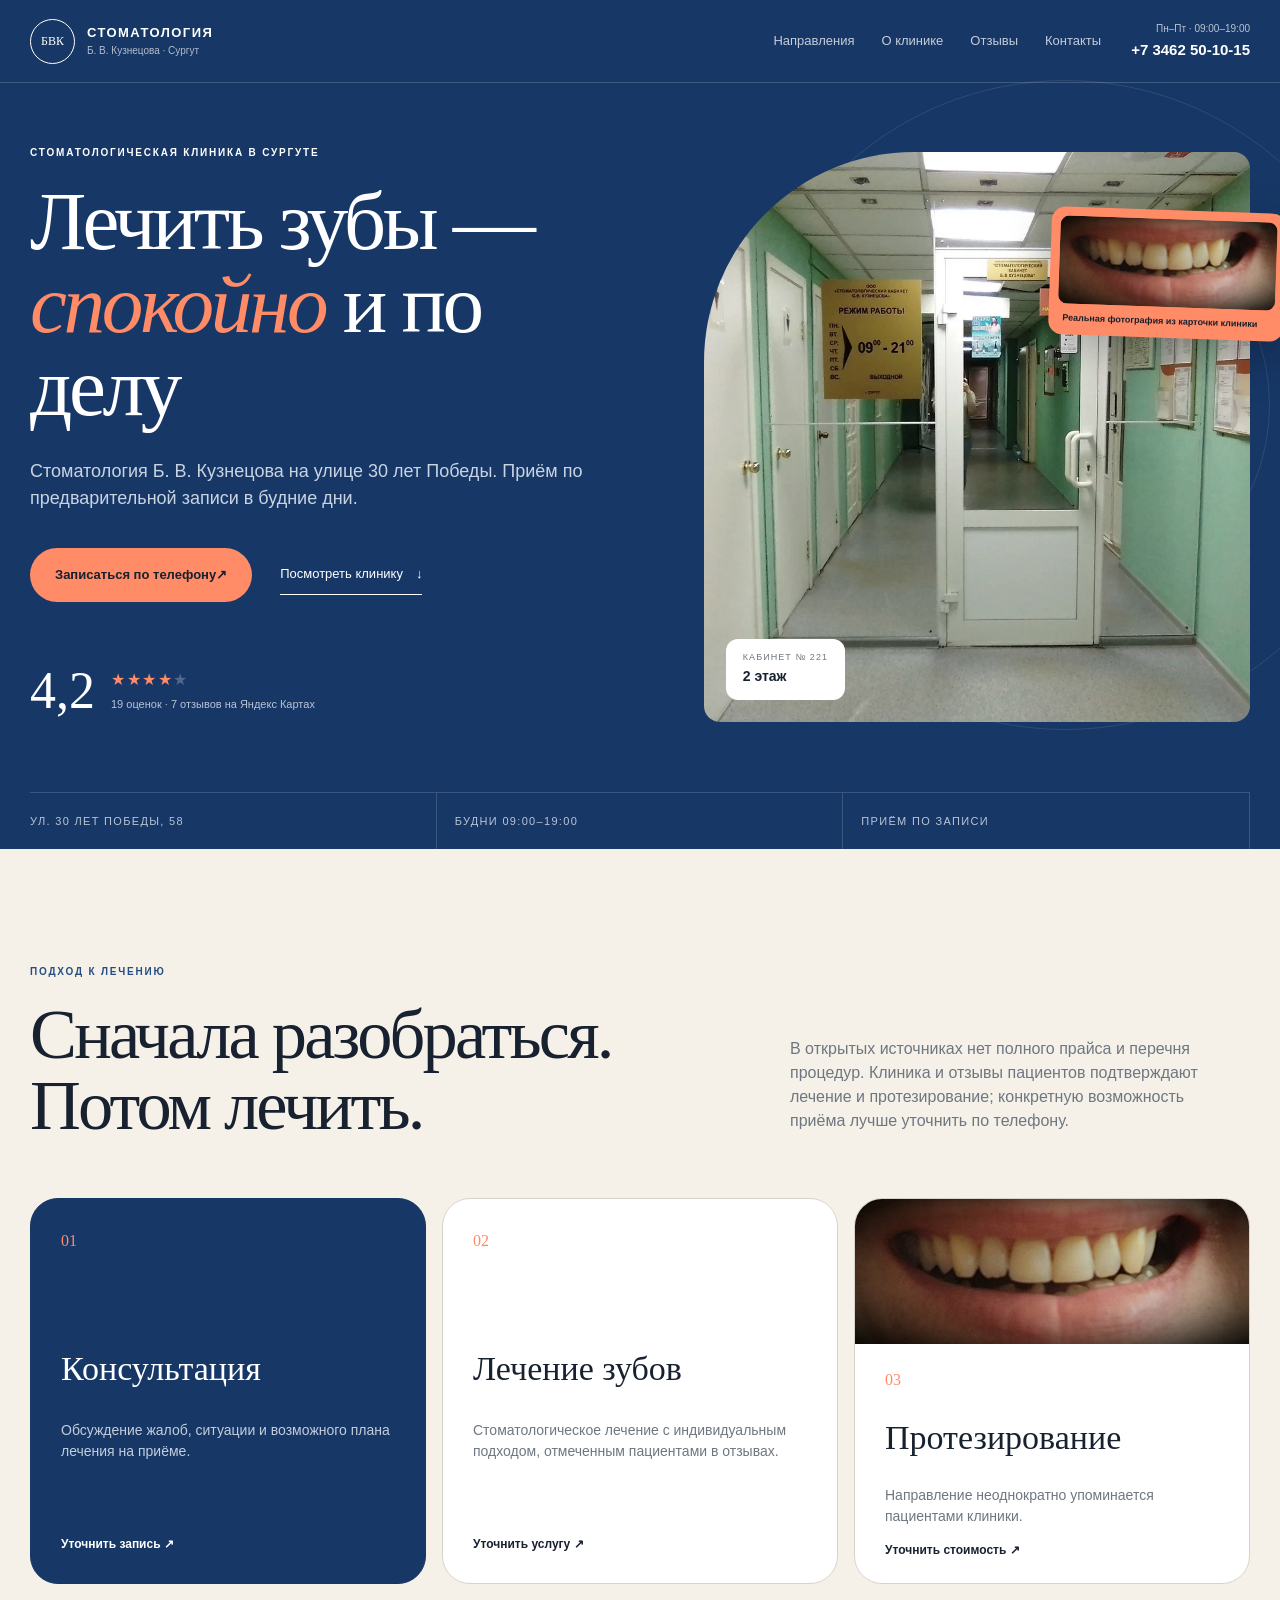
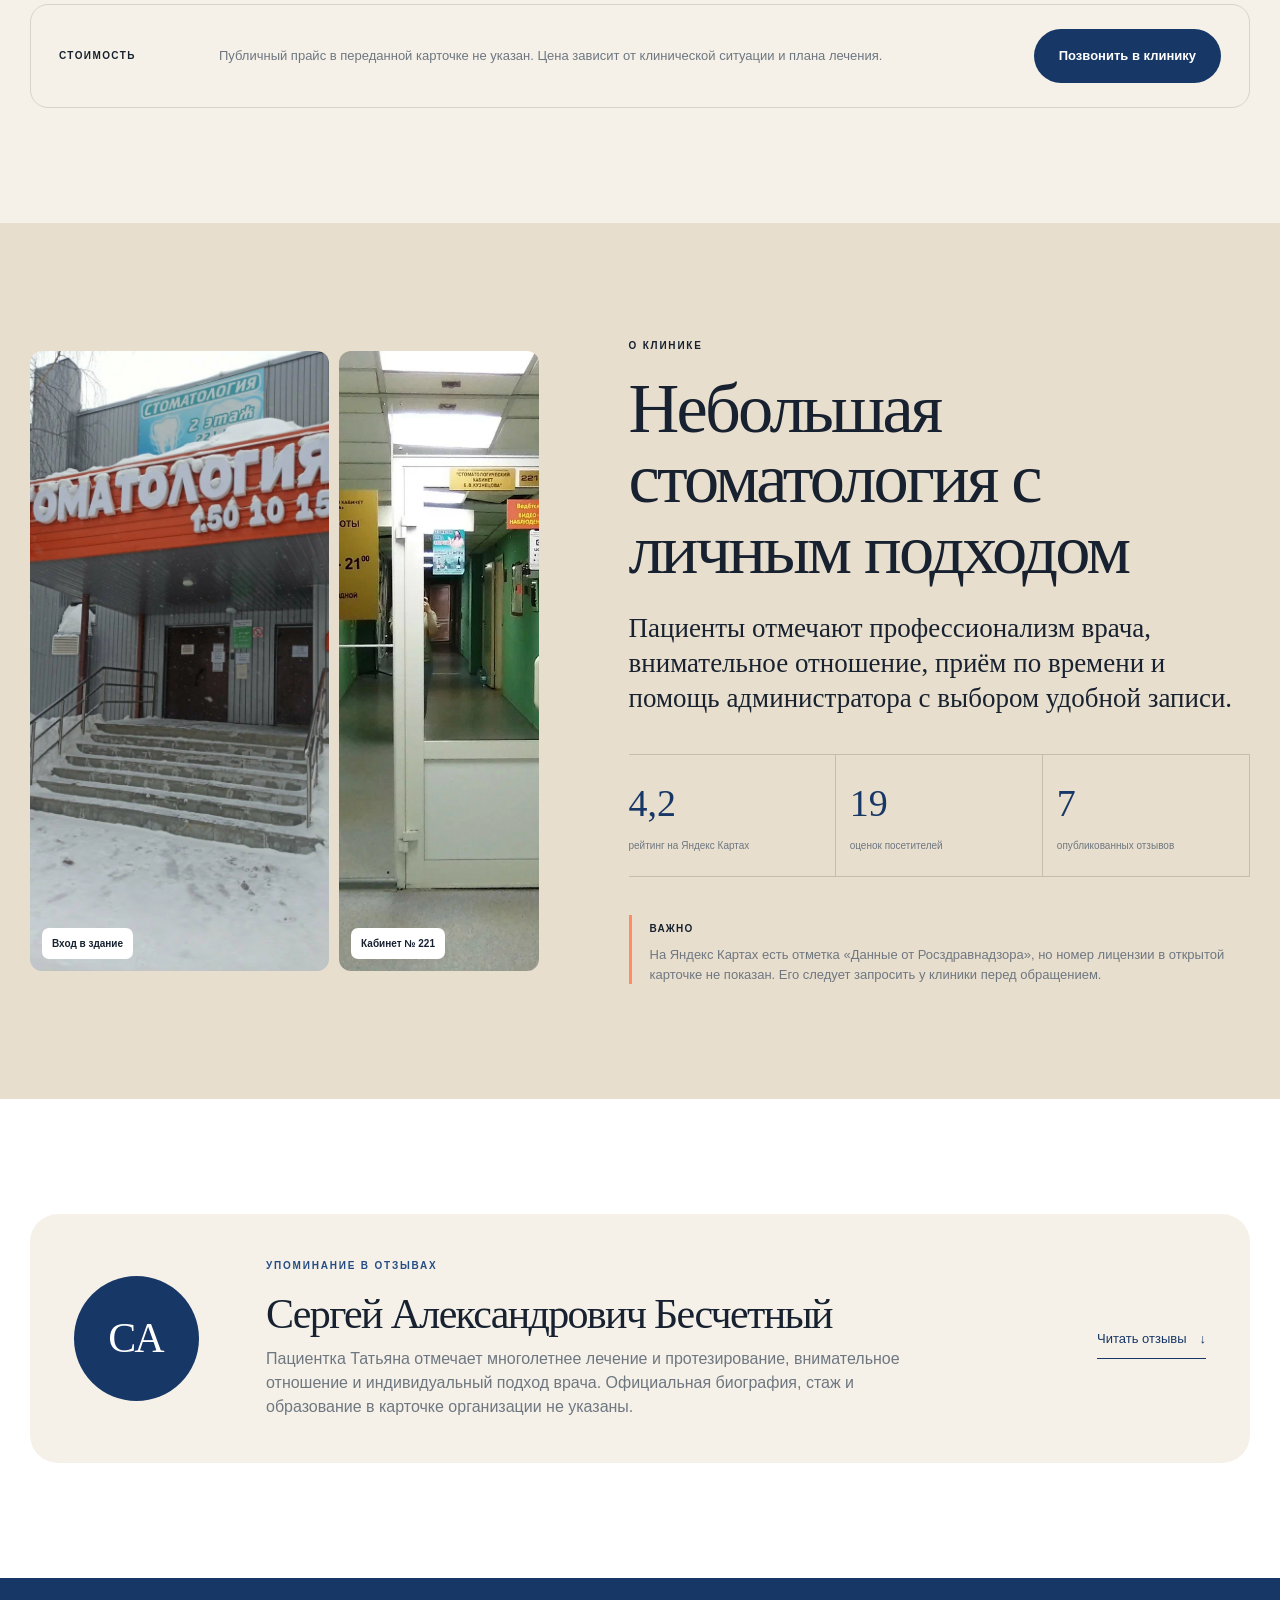
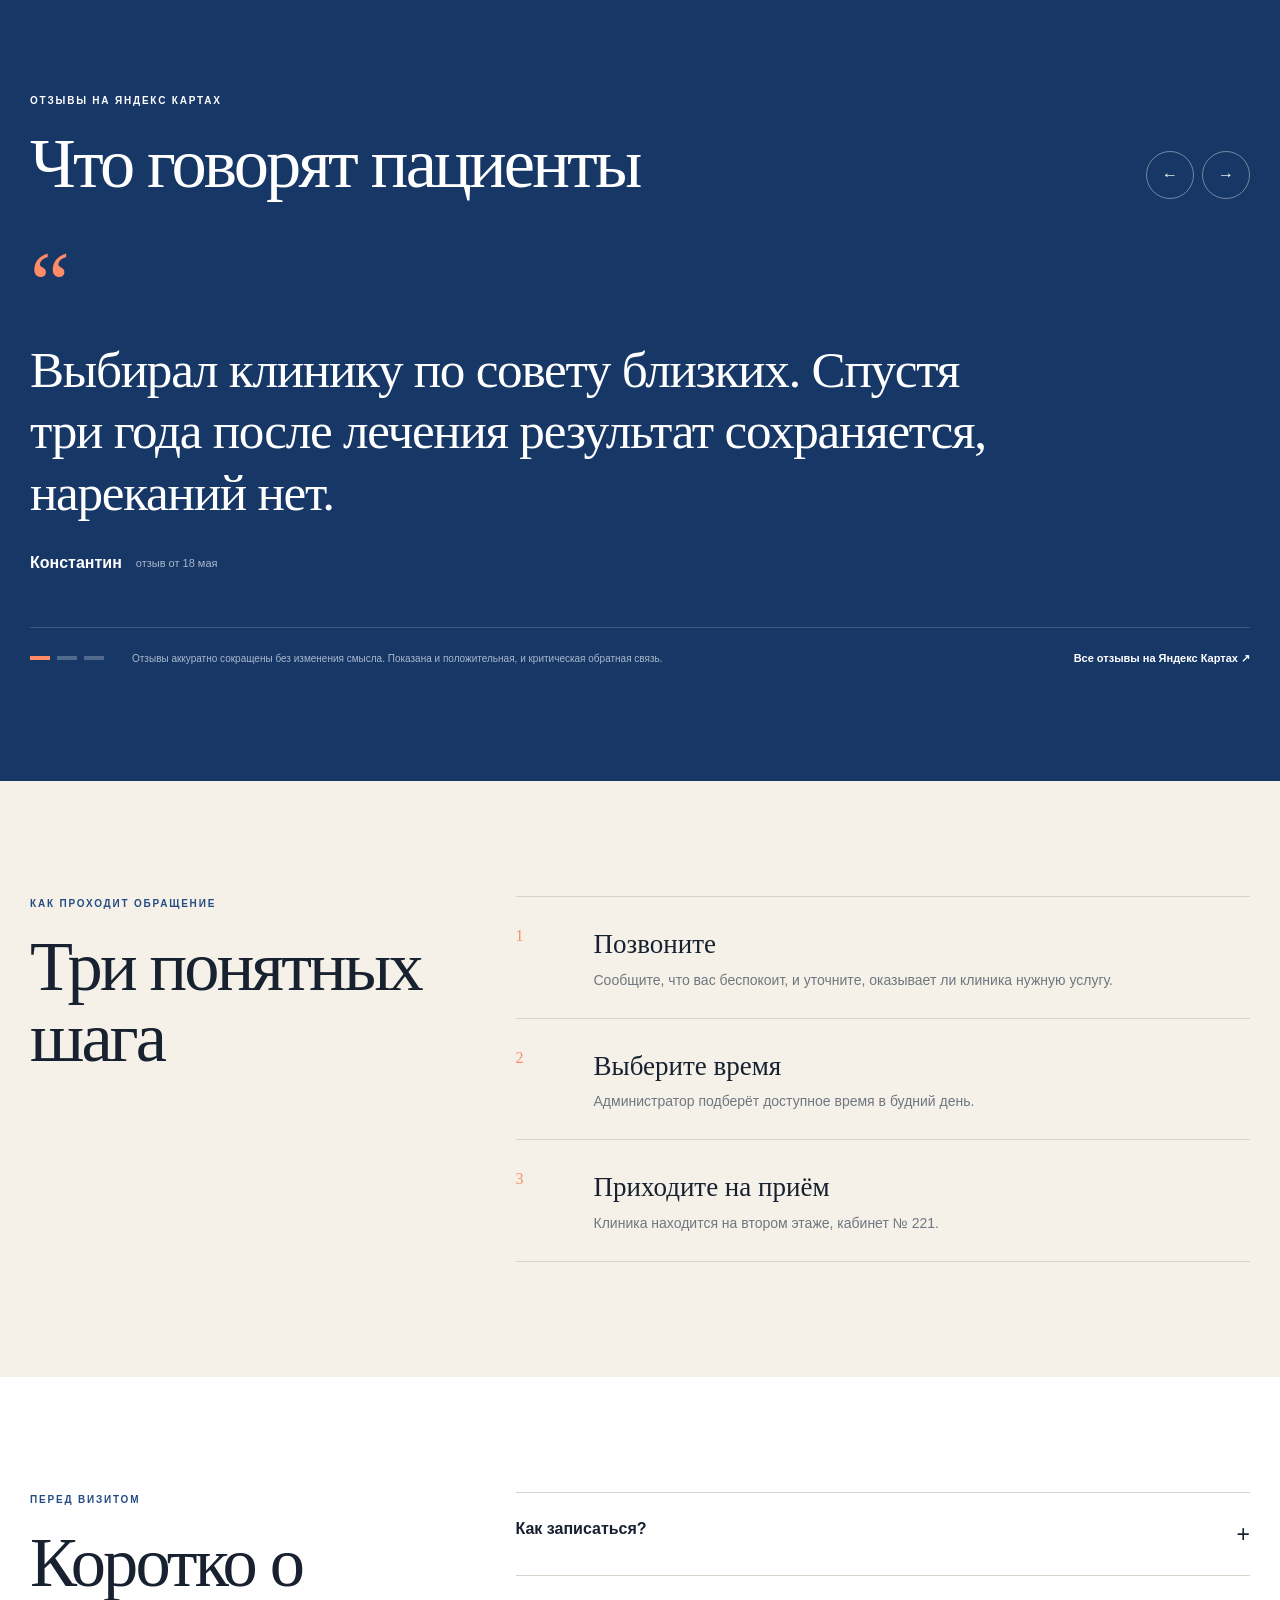
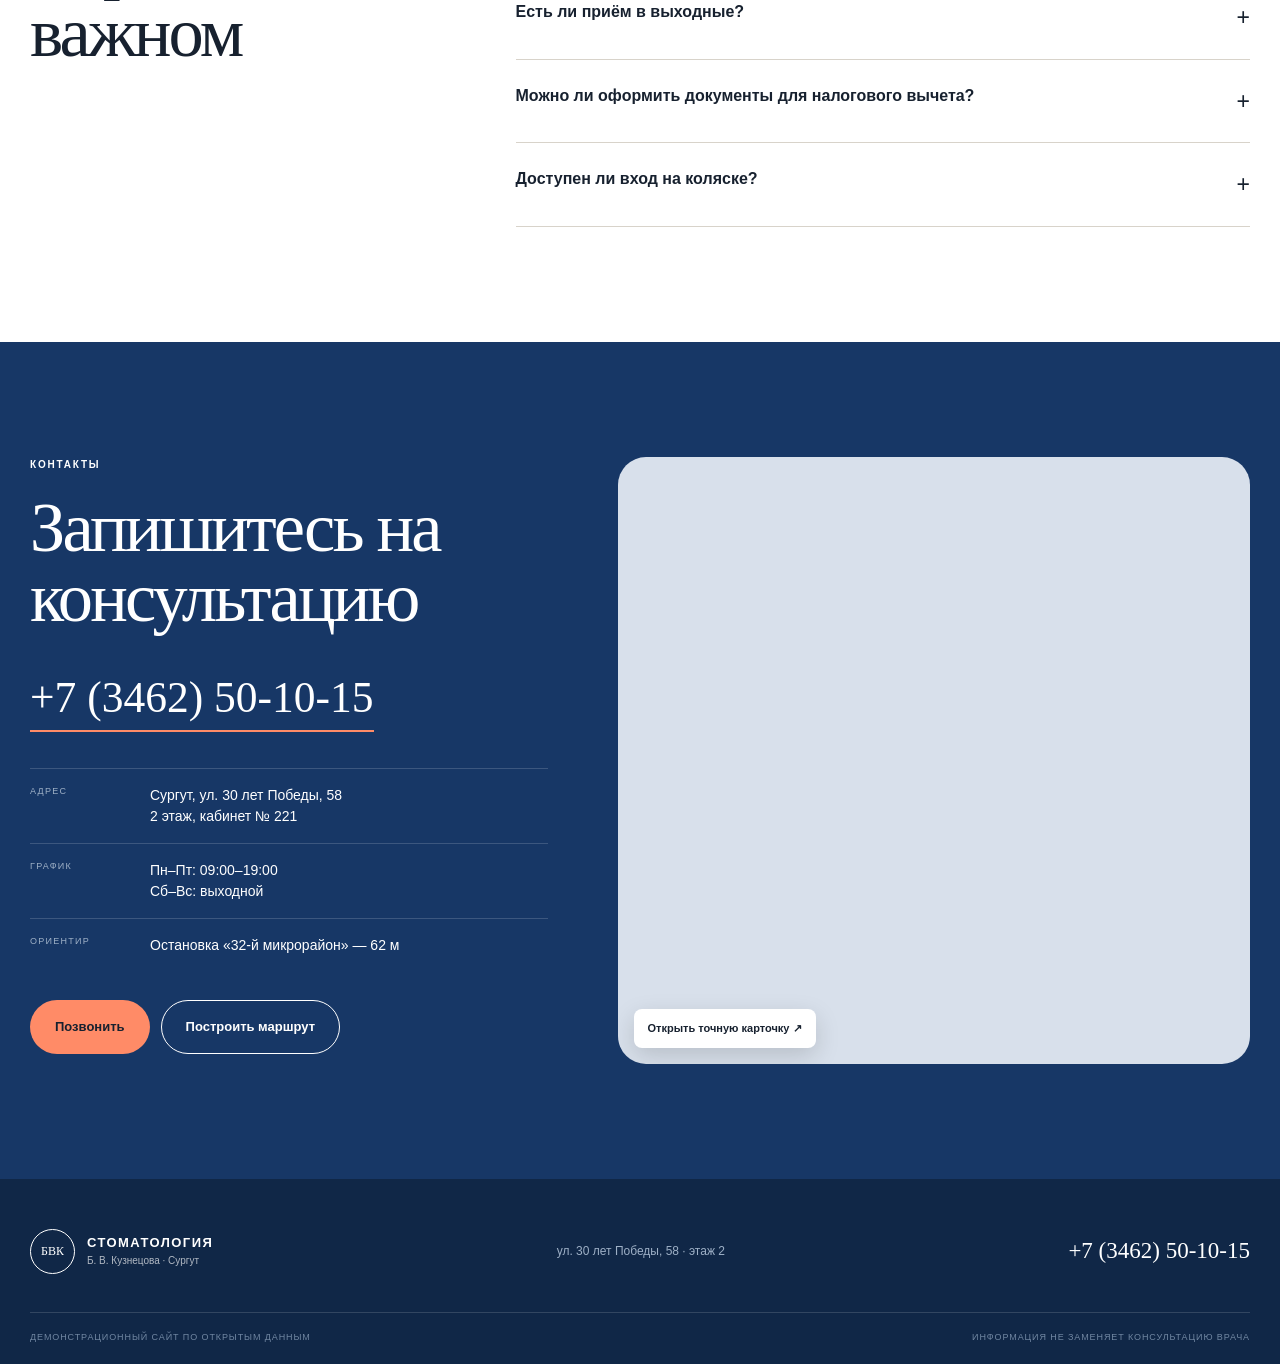
==== index.html @ ffcda984 "Add files via upload" ====
<!doctype html>
<html lang="ru">
<head>
  <meta charset="utf-8">
  <meta name="viewport" content="width=device-width, initial-scale=1">
  <meta name="description" content="Стоматология Б. В. Кузнецова в Сургуте — лечение и протезирование зубов. ул. 30 лет Победы, 58, этаж 2.">
  <meta name="theme-color" content="#173766">
  <title>Стоматология Б. В. Кузнецова — Сургут</title>
  <link rel="icon" href="assets/images/clinic-2.webp" type="image/webp">
  <link rel="stylesheet" href="styles.css">
  <script src="script.js" defer></script>
</head>
<body>
  <a class="skip-link" href="#main">К содержанию</a>
  <header class="site-header" id="top">
    <div class="container header-row">
      <a class="logo" href="#top" aria-label="Стоматология Б. В. Кузнецова — на главную"><span class="logo-sign">БВК</span><span><b>Стоматология</b><small>Б. В. Кузнецова · Сургут</small></span></a>
      <button class="menu-toggle" type="button" aria-expanded="false" aria-controls="nav" aria-label="Открыть меню"><span></span><span></span></button>
      <nav id="nav" class="main-nav" aria-label="Основная навигация"><a href="#care">Направления</a><a href="#clinic">О клинике</a><a href="#reviews">Отзывы</a><a href="#contacts">Контакты</a></nav>
      <a class="header-call" href="tel:+73462501015"><small>Пн–Пт · 09:00–19:00</small><b>+7 3462 50-10-15</b></a>
    </div>
  </header>

  <main id="main">
    <section class="hero">
      <div class="hero-orbit orbit-one" aria-hidden="true"></div><div class="hero-orbit orbit-two" aria-hidden="true"></div>
      <div class="container hero-grid">
        <div class="hero-copy reveal">
          <p class="eyebrow">Стоматологическая клиника в Сургуте</p>
          <h1>Лечить зубы —<br><em>спокойно</em> и по делу</h1>
          <p class="hero-lead">Стоматология Б. В. Кузнецова на улице 30 лет Победы. Приём по предварительной записи в будние дни.</p>
          <div class="hero-actions"><a class="button button-accent" href="tel:+73462501015">Записаться по телефону <span>↗</span></a><a class="plain-link" href="#clinic">Посмотреть клинику <span>↓</span></a></div>
          <div class="rating-card"><strong>4,2</strong><div><span aria-label="4,2 из 5">★★★★<i>★</i></span><p>19 оценок · 7 отзывов на Яндекс Картах</p></div></div>
        </div>
        <div class="hero-media reveal">
          <img class="hero-main" src="assets/images/clinic-3.webp" alt="Коридор стоматологии Б. В. Кузнецова" width="1302" height="976">
          <div class="hero-photo-note"><span>Кабинет № 221</span><b>2 этаж</b></div>
          <div class="smile-card"><img src="assets/images/clinic-2.webp" alt="Результат стоматологической работы, опубликованный клиникой" width="1302" height="548"><span>Реальная фотография из карточки клиники</span></div>
        </div>
      </div>
      <div class="container hero-meta"><span>ул. 30 лет Победы, 58</span><span>Будни 09:00–19:00</span><span>Приём по записи</span></div>
    </section>

    <section class="section care" id="care">
      <div class="container">
        <div class="heading-row reveal"><div><p class="eyebrow blue">Подход к лечению</p><h2>Сначала разобраться.<br>Потом лечить.</h2></div><p>В открытых источниках нет полного прайса и перечня процедур. Клиника и отзывы пациентов подтверждают лечение и протезирование; конкретную возможность приёма лучше уточнить по телефону.</p></div>
        <div class="care-grid">
          <article class="care-card dark reveal"><span class="care-num">01</span><h3>Консультация</h3><p>Обсуждение жалоб, ситуации и возможного плана лечения на приёме.</p><a href="tel:+73462501015">Уточнить запись ↗</a></article>
          <article class="care-card reveal"><span class="care-num">02</span><h3>Лечение зубов</h3><p>Стоматологическое лечение с индивидуальным подходом, отмеченным пациентами в отзывах.</p><a href="tel:+73462501015">Уточнить услугу ↗</a></article>
          <article class="care-card image-card reveal"><img src="assets/images/clinic-2.webp" alt="Фотография результата стоматологической работы" width="1302" height="548" loading="lazy"><div><span class="care-num">03</span><h3>Протезирование</h3><p>Направление неоднократно упоминается пациентами клиники.</p><a href="tel:+73462501015">Уточнить стоимость ↗</a></div></article>
        </div>
        <div class="price-note reveal"><span>Стоимость</span><p>Публичный прайс в переданной карточке не указан. Цена зависит от клинической ситуации и плана лечения.</p><a class="button button-dark" href="tel:+73462501015">Позвонить в клинику</a></div>
      </div>
    </section>

    <section class="section clinic" id="clinic">
      <div class="container clinic-grid">
        <div class="clinic-gallery reveal">
          <button class="photo photo-main" type="button" data-photo="0"><img src="assets/images/clinic-1.webp" alt="Вход в стоматологию Б. В. Кузнецова зимой" width="976" height="1302" loading="lazy"><span>Вход в здание</span></button>
          <button class="photo" type="button" data-photo="1"><img src="assets/images/clinic-3.webp" alt="Коридор и вход в кабинет стоматологии" width="1302" height="976" loading="lazy"><span>Кабинет № 221</span></button>
        </div>
        <div class="clinic-copy reveal"><p class="eyebrow">О клинике</p><h2>Небольшая стоматология с личным подходом</h2><p class="lead">Пациенты отмечают профессионализм врача, внимательное отношение, приём по времени и помощь администратора с выбором удобной записи.</p>
          <ul class="facts"><li><b>4,2</b><span>рейтинг на Яндекс Картах</span></li><li><b>19</b><span>оценок посетителей</span></li><li><b>7</b><span>опубликованных отзывов</span></li></ul>
          <div class="source-note"><b>Важно</b><p>На Яндекс Картах есть отметка «Данные от Росздравнадзора», но номер лицензии в открытой карточке не показан. Его следует запросить у клиники перед обращением.</p></div>
        </div>
      </div>
    </section>

    <section class="section doctor-note">
      <div class="container doctor-box reveal"><span class="large-initial">СА</span><div><p class="eyebrow blue">Упоминание в отзывах</p><h2>Сергей Александрович Бесчетный</h2><p>Пациентка Татьяна отмечает многолетнее лечение и протезирование, внимательное отношение и индивидуальный подход врача. Официальная биография, стаж и образование в карточке организации не указаны.</p></div><a class="plain-link dark-link" href="#reviews">Читать отзывы <span>↓</span></a></div>
    </section>

    <section class="section reviews" id="reviews">
      <div class="container">
        <div class="heading-row light reveal"><div><p class="eyebrow">Отзывы на Яндекс Картах</p><h2>Что говорят пациенты</h2></div><div class="review-controls"><button class="review-prev" type="button" aria-label="Предыдущий отзыв">←</button><button class="review-next" type="button" aria-label="Следующий отзыв">→</button></div></div>
        <div class="review-stage reveal" aria-live="polite">
          <article class="review-slide active"><div class="quote">“</div><p>Выбирал клинику по совету близких. Спустя три года после лечения результат сохраняется, нареканий нет.</p><footer><b>Константин</b><span>отзыв от 18 мая</span></footer></article>
          <article class="review-slide"><div class="quote">“</div><p>Много лет прохожу здесь лечение и протезирование. Отмечу профессионализм врача, индивидуальный подход, вежливого администратора и приём без очереди.</p><footer><b>Татьяна Л.</b><span>отзыв от 5 марта 2024</span></footer></article>
          <article class="review-slide"><div class="quote">“</div><p>Обратилась для удаления зуба, но услугу в клинике не получила и была направлена в другое учреждение.</p><footer><b>Альбина Линькова</b><span>отзыв от 31 марта</span></footer></article>
        </div>
        <div class="review-footer"><div class="review-dots" aria-label="Выбор отзыва"><button class="active" type="button" aria-label="Отзыв 1"></button><button type="button" aria-label="Отзыв 2"></button><button type="button" aria-label="Отзыв 3"></button></div><p>Отзывы аккуратно сокращены без изменения смысла. Показана и положительная, и критическая обратная связь.</p><a href="https://yandex.ru/maps/org/stomatologiya_b_v_kuznetsova/126343103693/" target="_blank" rel="noopener">Все отзывы на Яндекс Картах ↗</a></div>
      </div>
    </section>

    <section class="section route">
      <div class="container route-grid">
        <div class="route-copy reveal"><p class="eyebrow blue">Как проходит обращение</p><h2>Три понятных шага</h2></div>
        <ol class="steps"><li class="reveal"><span>1</span><div><h3>Позвоните</h3><p>Сообщите, что вас беспокоит, и уточните, оказывает ли клиника нужную услугу.</p></div></li><li class="reveal"><span>2</span><div><h3>Выберите время</h3><p>Администратор подберёт доступное время в будний день.</p></div></li><li class="reveal"><span>3</span><div><h3>Приходите на приём</h3><p>Клиника находится на втором этаже, кабинет № 221.</p></div></li></ol>
      </div>
    </section>

    <section class="section faq" id="faq">
      <div class="container faq-grid"><div class="faq-heading reveal"><p class="eyebrow blue">Перед визитом</p><h2>Коротко о важном</h2></div><div class="accordion">
        <article class="faq-item reveal"><button type="button" aria-expanded="false"><span>Как записаться?</span><i>+</i></button><div class="faq-answer"><p>Запись доступна по телефону +7 (3462) 50-10-15. Онлайн-запись в карточке не указана.</p></div></article>
        <article class="faq-item reveal"><button type="button" aria-expanded="false"><span>Есть ли приём в выходные?</span><i>+</i></button><div class="faq-answer"><p>По данным Яндекс Карт, суббота и воскресенье — выходные. В будни клиника работает с 09:00 до 19:00.</p></div></article>
        <article class="faq-item reveal"><button type="button" aria-expanded="false"><span>Можно ли оформить документы для налогового вычета?</span><i>+</i></button><div class="faq-answer"><p>Один из пациентов сообщает о такой возможности. Актуальный перечень документов нужно подтвердить у администратора.</p></div></article>
        <article class="faq-item reveal"><button type="button" aria-expanded="false"><span>Доступен ли вход на коляске?</span><i>+</i></button><div class="faq-answer"><p>В карточке Яндекс Карт вход отмечен как недоступный для инвалидной коляски. Рекомендуем заранее позвонить и уточнить возможность помощи.</p></div></article>
      </div></div>
    </section>

    <section class="section contacts" id="contacts">
      <div class="container contacts-grid">
        <div class="contacts-copy reveal"><p class="eyebrow">Контакты</p><h2>Запишитесь на консультацию</h2><a class="big-phone" href="tel:+73462501015">+7 (3462) 50-10-15</a><dl><div><dt>Адрес</dt><dd>Сургут, ул. 30 лет Победы, 58<br>2 этаж, кабинет № 221</dd></div><div><dt>График</dt><dd>Пн–Пт: 09:00–19:00<br>Сб–Вс: выходной</dd></div><div><dt>Ориентир</dt><dd>Остановка «32-й микрорайон» — 62 м</dd></div></dl><div class="contact-buttons"><a class="button button-accent" href="tel:+73462501015">Позвонить</a><a class="button button-outline" href="https://yandex.ru/maps/org/stomatologiya_b_v_kuznetsova/126343103693/" target="_blank" rel="noopener">Построить маршрут</a></div></div>
        <div class="map-wrap reveal"><iframe title="Стоматология Б. В. Кузнецова на Яндекс Картах" src="https://yandex.ru/map-widget/v1/?ll=73.441751%2C61.255408&mode=search&oid=126343103693&ol=biz&z=16" loading="lazy" allowfullscreen></iframe><a href="https://yandex.ru/maps/org/stomatologiya_b_v_kuznetsova/126343103693/" target="_blank" rel="noopener">Открыть точную карточку ↗</a></div>
      </div>
    </section>
  </main>

  <footer class="site-footer"><div class="container footer-top"><a class="logo" href="#top"><span class="logo-sign">БВК</span><span><b>Стоматология</b><small>Б. В. Кузнецова · Сургут</small></span></a><p>ул. 30 лет Победы, 58 · этаж 2</p><a href="tel:+73462501015">+7 (3462) 50-10-15</a></div><div class="container footer-bottom"><span>Демонстрационный сайт по открытым данным</span><span>Информация не заменяет консультацию врача</span></div></footer>

  <div class="lightbox" role="dialog" aria-modal="true" aria-hidden="true" aria-label="Просмотр фотографии"><button class="lightbox-close" type="button" aria-label="Закрыть">×</button><button class="lightbox-prev" type="button" aria-label="Предыдущая фотография">←</button><figure><img src="assets/images/clinic-1.webp" alt=""><figcaption></figcaption></figure><button class="lightbox-next" type="button" aria-label="Следующая фотография">→</button></div>
  <a class="mobile-call" href="tel:+73462501015"><span>Записаться</span><b>50-10-15</b></a>
</body>
</html>
---- styles.css ----
:root{--blue:#173766;--blue2:#254d83;--paper:#f5f1e9;--cream:#e8dece;--ink:#17212f;--muted:#6e7780;--coral:#ff8b67;--white:#fff;--line:#d8d3ca;--max:1220px;--radius:28px}
*{box-sizing:border-box}html{scroll-behavior:smooth}body{margin:0;background:var(--paper);color:var(--ink);font-family:"Segoe UI",Arial,sans-serif;line-height:1.5;overflow-x:hidden}body.menu-open,body.lightbox-open{overflow:hidden}img{display:block;max-width:100%}a{color:inherit;text-decoration:none}button{font:inherit;color:inherit}.container{width:min(calc(100% - 48px),var(--max));margin-inline:auto}.skip-link{position:fixed;top:-80px;left:16px;background:var(--coral);padding:12px 18px;z-index:300;border-radius:8px}.skip-link:focus{top:12px}
.site-header{position:fixed;z-index:100;inset:0 0 auto;color:#fff;border-bottom:1px solid rgba(255,255,255,.18);transition:.25s}.site-header.scrolled{background:rgba(23,55,102,.97);backdrop-filter:blur(12px)}.header-row{height:82px;display:flex;align-items:center;gap:30px}.logo{display:flex;align-items:center;gap:12px;min-width:max-content;line-height:1}.logo-sign{width:45px;height:45px;border-radius:50%;border:1px solid currentColor;display:grid;place-items:center;font-family:Georgia,serif;font-size:12px}.logo b{display:block;text-transform:uppercase;letter-spacing:.11em;font-size:13px}.logo small{display:block;margin-top:7px;font-size:10px;opacity:.67}.main-nav{display:flex;gap:27px;margin-left:auto;font-size:13px}.main-nav a{opacity:.75;transition:.2s}.main-nav a:hover{opacity:1;color:var(--coral)}.header-call{display:flex;flex-direction:column;align-items:flex-end}.header-call small{font-size:10px;opacity:.7}.header-call b{font-size:15px;margin-top:3px}.menu-toggle{display:none;width:44px;height:44px;background:none;border:0}.menu-toggle span{display:block;height:2px;background:currentColor;margin:7px 0}
.hero{position:relative;overflow:hidden;background:var(--blue);color:#fff;padding:145px 0 0;min-height:820px}.hero-orbit{position:absolute;border:1px solid rgba(255,255,255,.1);border-radius:50%}.orbit-one{width:650px;height:650px;right:-110px;top:80px}.orbit-two{width:410px;height:410px;right:10px;top:200px}.hero-grid{position:relative;display:grid;grid-template-columns:1.05fr .95fr;gap:70px;align-items:center}.eyebrow{text-transform:uppercase;letter-spacing:.18em;font-size:10px;font-weight:800;margin:0 0 20px}.eyebrow.blue{color:var(--blue2)}h1,h2{font-family:Georgia,"Times New Roman",serif;font-weight:400;letter-spacing:-.04em;line-height:1}.hero h1{font-size:clamp(61px,6.5vw,102px);margin:0 0 28px}.hero h1 em{font-weight:400;color:var(--coral)}.hero-lead{font-size:18px;color:#c9d4e3;max-width:610px;margin-bottom:36px}.hero-actions{display:flex;align-items:center;gap:28px}.button{display:inline-flex;align-items:center;justify-content:center;min-height:54px;padding:0 24px;border-radius:999px;border:1px solid transparent;font-size:13px;font-weight:800;transition:.2s}.button:hover{transform:translateY(-2px)}.button-accent{background:var(--coral);color:var(--ink)}.button-dark{background:var(--blue);color:#fff}.button-outline{border-color:currentColor}.plain-link{display:inline-flex;gap:13px;align-items:center;padding:10px 0;border-bottom:1px solid currentColor;font-size:13px}.dark-link{color:var(--blue)}.rating-card{display:flex;align-items:center;gap:16px;margin-top:50px}.rating-card strong{font-family:Georgia,serif;font-size:52px;font-weight:400}.rating-card span{color:var(--coral);letter-spacing:.1em}.rating-card span i{color:rgba(255,255,255,.25);font-style:normal}.rating-card p{font-size:11px;color:#b8c4d4;margin:4px 0 0}.hero-media{position:relative;height:570px}.hero-main{width:100%;height:100%;object-fit:cover;border-radius:210px 16px 16px 16px;filter:saturate(.8)}.hero-photo-note{position:absolute;left:22px;bottom:22px;background:#fff;color:var(--ink);border-radius:12px;padding:12px 17px}.hero-photo-note span{display:block;font-size:9px;text-transform:uppercase;letter-spacing:.12em;color:var(--muted)}.hero-photo-note b{font-size:14px}.smile-card{position:absolute;right:-35px;top:58px;width:235px;padding:9px;background:var(--coral);color:var(--ink);border-radius:14px;transform:rotate(2deg);box-shadow:0 16px 45px rgba(0,0,0,.25)}.smile-card img{width:100%;height:88px;object-fit:cover;border-radius:9px}.smile-card span{display:block;font-size:9px;font-weight:700;line-height:1.35;padding:8px 5px 2px}.hero-meta{display:grid;grid-template-columns:repeat(3,1fr);margin-top:62px;border-top:1px solid rgba(255,255,255,.16)}.hero-meta span{padding:20px 18px;border-right:1px solid rgba(255,255,255,.16);font-size:11px;text-transform:uppercase;letter-spacing:.12em;color:#b8c4d4}.hero-meta span:first-child{padding-left:0}
.section{padding:115px 0}.heading-row{display:grid;grid-template-columns:1.2fr .8fr;gap:70px;align-items:end;margin-bottom:58px}.heading-row h2,.clinic-copy h2,.contacts-copy h2,.route-copy h2,.faq-heading h2{font-size:clamp(48px,5.5vw,78px);margin:0}.heading-row>p{max-width:430px;color:var(--muted);margin:0 0 7px}.care-grid{display:grid;grid-template-columns:repeat(3,1fr);gap:16px}.care-card{min-height:365px;background:#fff;border-radius:var(--radius);padding:30px;display:flex;flex-direction:column;border:1px solid var(--line)}.care-card.dark{background:var(--blue);color:#fff;border-color:var(--blue)}.care-num{font-family:Georgia,serif;color:var(--coral)}.care-card h3{font-family:Georgia,serif;font-size:34px;font-weight:400;margin:90px 0 12px}.care-card p{color:var(--muted);font-size:14px}.care-card.dark p{color:#c2cedd}.care-card a{margin-top:auto;font-size:12px;font-weight:800}.image-card{padding:0;overflow:hidden}.image-card>img{height:145px;width:100%;object-fit:cover}.image-card>div{display:flex;flex-direction:column;flex:1;padding:24px 30px}.image-card h3{margin:20px 0 8px}.price-note{display:grid;grid-template-columns:130px 1fr auto;align-items:center;gap:30px;margin-top:20px;padding:24px 28px;border:1px solid var(--line);border-radius:18px}.price-note>span{text-transform:uppercase;letter-spacing:.14em;font-size:10px;font-weight:800}.price-note p{margin:0;color:var(--muted);font-size:13px}
.clinic{background:var(--cream)}.clinic-grid{display:grid;grid-template-columns:.9fr 1.1fr;gap:90px;align-items:center}.clinic-gallery{display:grid;grid-template-columns:1.2fr .8fr;gap:10px;height:620px}.photo{position:relative;border:0;padding:0;overflow:hidden;background:#ddd;border-radius:12px;cursor:zoom-in}.photo img{width:100%;height:100%;object-fit:cover;transition:transform .4s}.photo:hover img{transform:scale(1.03)}.photo span{position:absolute;left:12px;bottom:12px;background:#fff;padding:8px 10px;border-radius:7px;font-size:10px;font-weight:800}.clinic-copy .lead{font-family:Georgia,serif;font-size:27px;line-height:1.3;color:var(--ink)}.facts{list-style:none;margin:38px 0;padding:0;display:grid;grid-template-columns:repeat(3,1fr);border-block:1px solid #c7bdaf}.facts li{padding:20px 14px;border-right:1px solid #c7bdaf}.facts li:first-child{padding-left:0}.facts b{display:block;font-family:Georgia,serif;font-size:38px;font-weight:400;color:var(--blue)}.facts span{font-size:10px;color:var(--muted)}.source-note{border-left:3px solid var(--coral);padding-left:18px}.source-note b{text-transform:uppercase;letter-spacing:.12em;font-size:10px}.source-note p{color:var(--muted);font-size:13px;margin:6px 0 0}
.doctor-note{background:#fff}.doctor-box{display:grid;grid-template-columns:150px 1fr auto;gap:42px;align-items:center;border-radius:var(--radius);background:var(--paper);padding:44px}.large-initial{width:125px;height:125px;border-radius:50%;background:var(--blue);color:#fff;display:grid;place-items:center;font-family:Georgia,serif;font-size:42px}.doctor-box h2{font-size:42px;margin:0 0 12px}.doctor-box p:last-child{color:var(--muted);margin:0;max-width:650px}
.reviews{background:var(--blue);color:#fff}.heading-row.light{grid-template-columns:1fr auto}.heading-row.light h2{font-size:clamp(48px,5.5vw,78px)}.review-controls{display:flex;gap:8px}.review-controls button{width:48px;height:48px;border-radius:50%;background:transparent;border:1px solid rgba(255,255,255,.4);color:#fff;cursor:pointer}.review-stage{min-height:370px}.review-slide{display:none;max-width:980px}.review-slide.active{display:block}.quote{font-family:Georgia,serif;color:var(--coral);font-size:90px;line-height:.6}.review-slide>p{font-family:Georgia,serif;font-size:clamp(30px,4vw,53px);line-height:1.2;letter-spacing:-.025em;margin:28px 0}.review-slide footer{display:flex;gap:14px;align-items:center}.review-slide footer span{font-size:11px;color:#a9b8cb}.review-footer{display:grid;grid-template-columns:auto 1fr auto;gap:28px;align-items:center;border-top:1px solid rgba(255,255,255,.17);padding-top:22px}.review-footer>p{font-size:10px;color:#a9b8cb;margin:0}.review-footer>a{font-size:11px;font-weight:800}.review-dots{display:flex;gap:7px}.review-dots button{width:20px;height:4px;border:0;background:rgba(255,255,255,.25);padding:0}.review-dots button.active{background:var(--coral)}
.route-grid{display:grid;grid-template-columns:.7fr 1.3fr;gap:90px}.steps{list-style:none;padding:0;margin:0}.steps li{display:grid;grid-template-columns:56px 1fr;gap:22px;padding:27px 0;border-top:1px solid var(--line)}.steps li:last-child{border-bottom:1px solid var(--line)}.steps>li>span{color:var(--coral);font-family:Georgia,serif}.steps h3{font-family:Georgia,serif;font-size:27px;font-weight:400;margin:0 0 5px}.steps p{margin:0;color:var(--muted);font-size:14px}
.faq{background:#fff}.faq-grid{display:grid;grid-template-columns:.7fr 1.3fr;gap:90px}.faq-item{border-top:1px solid var(--line)}.faq-item:last-child{border-bottom:1px solid var(--line)}.faq-item button{width:100%;padding:24px 0;border:0;background:none;display:flex;justify-content:space-between;text-align:left;font-weight:800;cursor:pointer}.faq-item button i{font-style:normal;font-size:23px;font-weight:300;transition:.2s}.faq-item button[aria-expanded=true] i{transform:rotate(45deg)}.faq-answer{display:grid;grid-template-rows:0fr;transition:.3s}.faq-answer p{overflow:hidden;color:var(--muted);margin:0;padding-right:50px}.faq-item.open .faq-answer{grid-template-rows:1fr}.faq-item.open .faq-answer p{padding-bottom:24px}
.contacts{background:var(--blue);color:#fff}.contacts-grid{display:grid;grid-template-columns:.9fr 1.1fr;gap:70px}.contacts-copy h2{margin-bottom:32px}.big-phone{display:inline-block;font-family:Georgia,serif;font-size:clamp(30px,3.4vw,48px);border-bottom:2px solid var(--coral);margin-bottom:36px}.contacts-copy dl{margin:0}.contacts-copy dl>div{display:grid;grid-template-columns:120px 1fr;padding:16px 0;border-top:1px solid rgba(255,255,255,.16)}.contacts-copy dt{font-size:9px;text-transform:uppercase;letter-spacing:.14em;color:#9eb0c6}.contacts-copy dd{margin:0;font-size:14px}.contact-buttons{display:flex;gap:11px;margin-top:28px}.map-wrap{position:relative;min-height:600px;border-radius:var(--radius);overflow:hidden;background:#d8e0eb}.map-wrap iframe{width:100%;height:100%;min-height:600px;border:0}.map-wrap>a{position:absolute;left:16px;bottom:16px;background:#fff;color:var(--ink);padding:11px 14px;border-radius:8px;font-size:11px;font-weight:800;box-shadow:0 8px 25px rgba(0,0,0,.15)}
.site-footer{background:#102747;color:#fff;padding:50px 0 20px}.footer-top{display:flex;justify-content:space-between;align-items:center;gap:30px}.footer-top p{font-size:12px;color:#9eb0c6;margin:0}.footer-top>a:last-child{font-family:Georgia,serif;font-size:23px}.footer-bottom{margin-top:38px;padding-top:18px;border-top:1px solid rgba(255,255,255,.14);display:flex;justify-content:space-between;font-size:9px;text-transform:uppercase;letter-spacing:.1em;color:#7187a2}
.lightbox{position:fixed;inset:0;z-index:300;background:rgba(8,16,29,.96);display:none;align-items:center;justify-content:center;padding:60px 90px;color:#fff}.lightbox.open{display:flex}.lightbox figure{margin:0;display:flex;flex-direction:column;align-items:center;max-width:1100px;max-height:92vh}.lightbox img{max-height:83vh;object-fit:contain}.lightbox figcaption{font-size:11px;color:#a9b8cb;margin-top:10px}.lightbox button{position:absolute;width:46px;height:46px;border-radius:50%;border:1px solid rgba(255,255,255,.4);background:transparent;color:#fff}.lightbox-close{right:22px;top:22px;font-size:25px}.lightbox-prev{left:22px;top:50%}.lightbox-next{right:22px;top:50%}.mobile-call{display:none}.reveal{opacity:0;transform:translateY(20px);transition:opacity .65s ease,transform .65s ease}.reveal.visible{opacity:1;transform:none}
@media(max-width:1000px){.header-call{display:none}.hero-grid{gap:35px}.smile-card{right:-10px}.care-grid{grid-template-columns:1fr 1fr}.care-card:last-child{grid-column:1/-1}.clinic-grid,.route-grid,.faq-grid,.contacts-grid{gap:48px}.doctor-box{grid-template-columns:120px 1fr}.doctor-box .plain-link{grid-column:2}.review-slide>p{font-size:38px}}
@media(max-width:760px){.container{width:min(calc(100% - 32px),var(--max))}.site-header{background:rgba(23,55,102,.97)}.header-row{height:68px}.menu-toggle{display:block;margin-left:auto}.main-nav{position:fixed;inset:68px 0 auto;background:var(--blue);display:flex;flex-direction:column;padding:25px 16px 34px;transform:translateY(-130%);opacity:0;pointer-events:none;transition:.3s;border-top:1px solid rgba(255,255,255,.15)}.main-nav.open{transform:none;opacity:1;pointer-events:auto}.main-nav a{font-family:Georgia,serif;font-size:28px}.hero{padding-top:108px;min-height:auto}.hero-grid,.heading-row,.clinic-grid,.doctor-box,.route-grid,.faq-grid,.contacts-grid{grid-template-columns:1fr;gap:38px}.hero h1{font-size:clamp(52px,15vw,75px)}.hero-lead{font-size:16px}.hero-actions{align-items:flex-start;flex-direction:column;gap:10px}.rating-card{margin-top:35px}.hero-media{height:470px}.hero-main{border-radius:130px 12px 12px}.smile-card{width:200px;top:25px;right:8px}.hero-meta{grid-template-columns:1fr;margin-top:34px}.hero-meta span{padding:14px 0;border-right:0;border-top:1px solid rgba(255,255,255,.1)}.section{padding:78px 0}.heading-row{margin-bottom:38px}.heading-row h2,.clinic-copy h2,.contacts-copy h2,.route-copy h2,.faq-heading h2{font-size:clamp(44px,13vw,62px)}.care-grid{grid-template-columns:1fr}.care-card:last-child{grid-column:auto}.care-card{min-height:310px}.care-card h3{margin-top:50px}.price-note{grid-template-columns:1fr;gap:14px}.price-note .button{justify-self:start}.clinic-gallery{height:500px}.clinic-copy .lead{font-size:23px}.facts b{font-size:31px}.doctor-box{padding:28px}.doctor-box .plain-link{grid-column:auto}.doctor-box h2{font-size:34px}.large-initial{width:95px;height:95px;font-size:32px}.heading-row.light{grid-template-columns:1fr auto}.heading-row.light>div:first-child{grid-column:1/-1}.review-stage{min-height:430px}.review-slide>p{font-size:30px}.review-footer{grid-template-columns:1fr}.steps li{grid-template-columns:42px 1fr}.contact-buttons{flex-direction:column}.map-wrap,.map-wrap iframe{min-height:440px}.footer-top{flex-direction:column;align-items:flex-start}.footer-bottom{flex-direction:column;gap:8px}.mobile-call{display:flex;position:fixed;z-index:90;left:12px;right:12px;bottom:12px;align-items:center;justify-content:space-between;padding:11px 19px;background:var(--coral);color:var(--ink);border-radius:999px;box-shadow:0 12px 35px rgba(0,0,0,.25)}.mobile-call span{font-size:12px}.site-footer{padding-bottom:88px}.lightbox{padding:70px 14px 90px}.lightbox-prev,.lightbox-next{top:auto;bottom:22px}.lightbox-prev{left:calc(50% - 58px)}.lightbox-next{right:calc(50% - 58px)}}
@media(max-width:430px){.logo b{font-size:11px}.hero-media{height:410px}.smile-card{width:180px}.facts{grid-template-columns:1fr}.facts li{display:flex;gap:15px;align-items:center;border-right:0;border-bottom:1px solid #c7bdaf;padding:12px 0}.facts li:last-child{border-bottom:0}.clinic-gallery{grid-template-columns:1fr;height:auto}.photo{height:310px}.review-stage{min-height:470px}.contacts-copy dl>div{grid-template-columns:1fr;gap:5px}}
@media(prefers-reduced-motion:reduce){html{scroll-behavior:auto}*,*::before,*::after{animation-duration:.01ms!important;transition-duration:.01ms!important}.reveal{opacity:1;transform:none}}
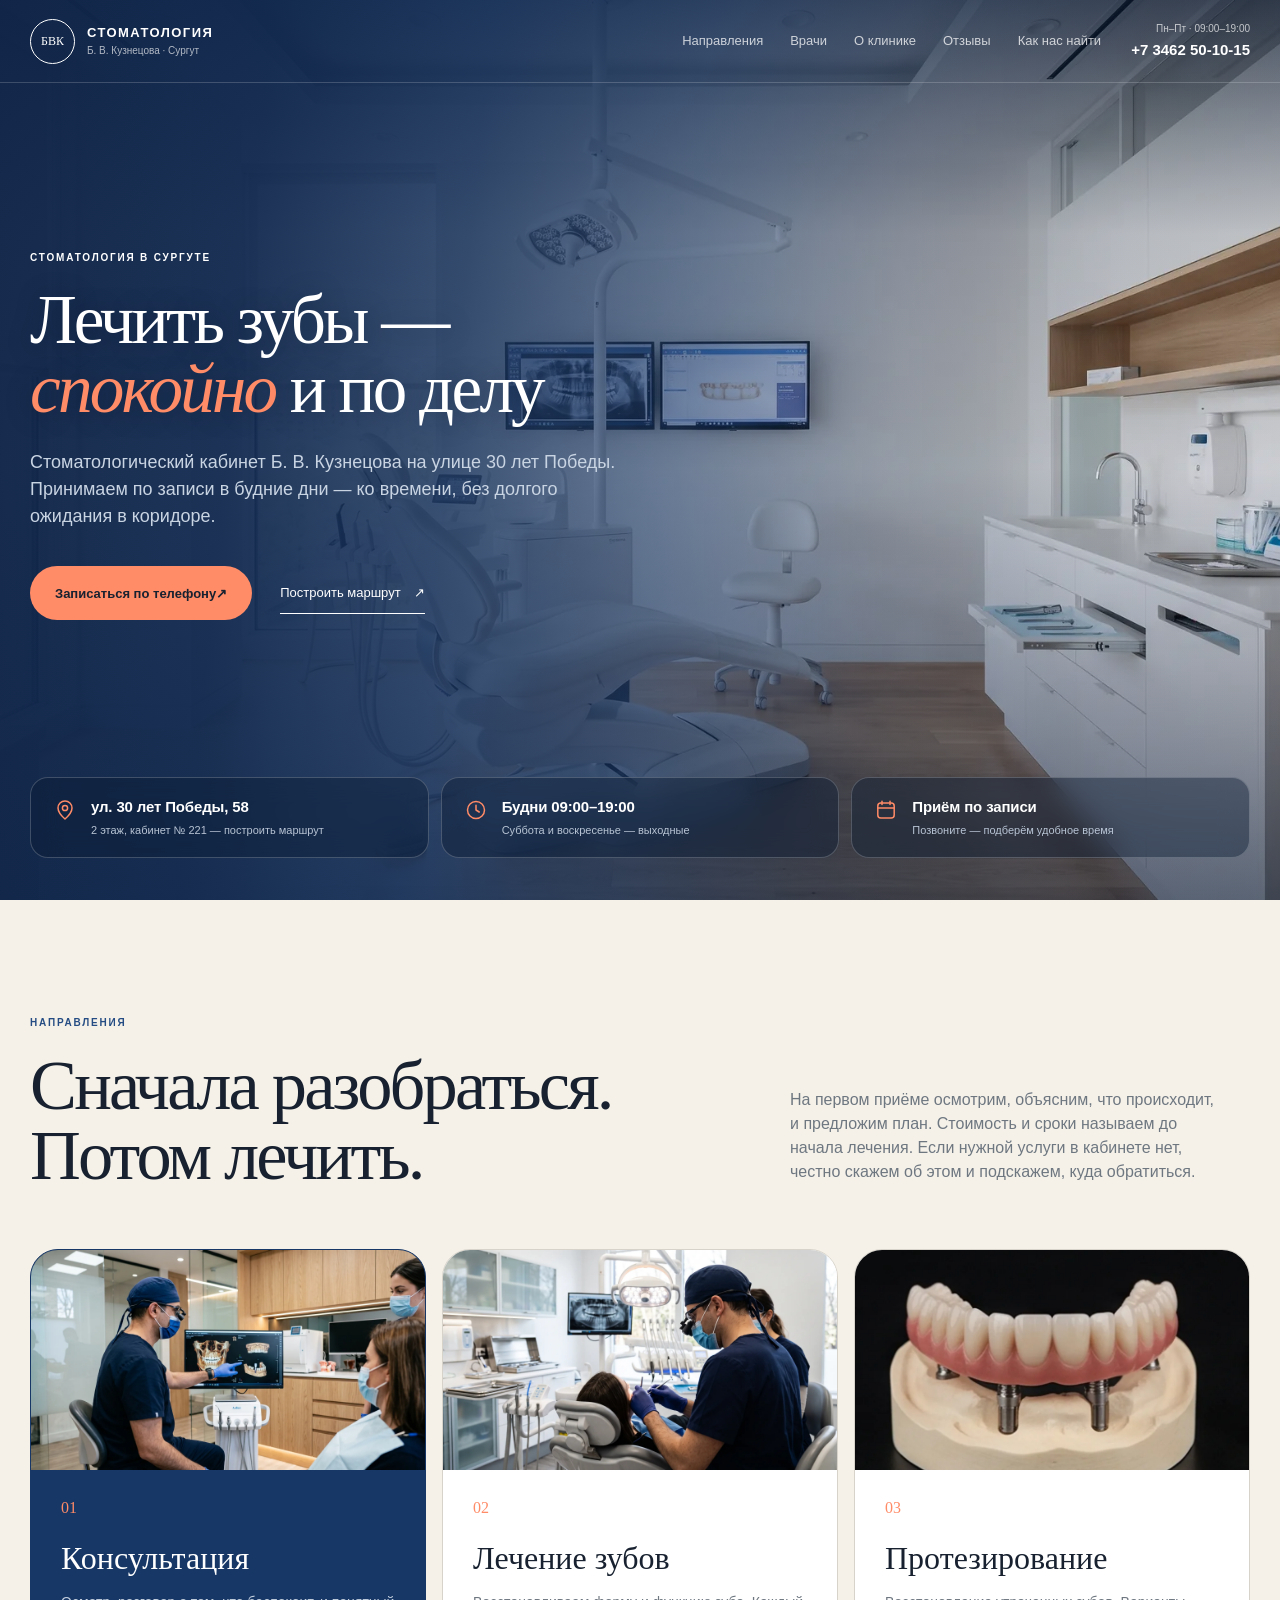
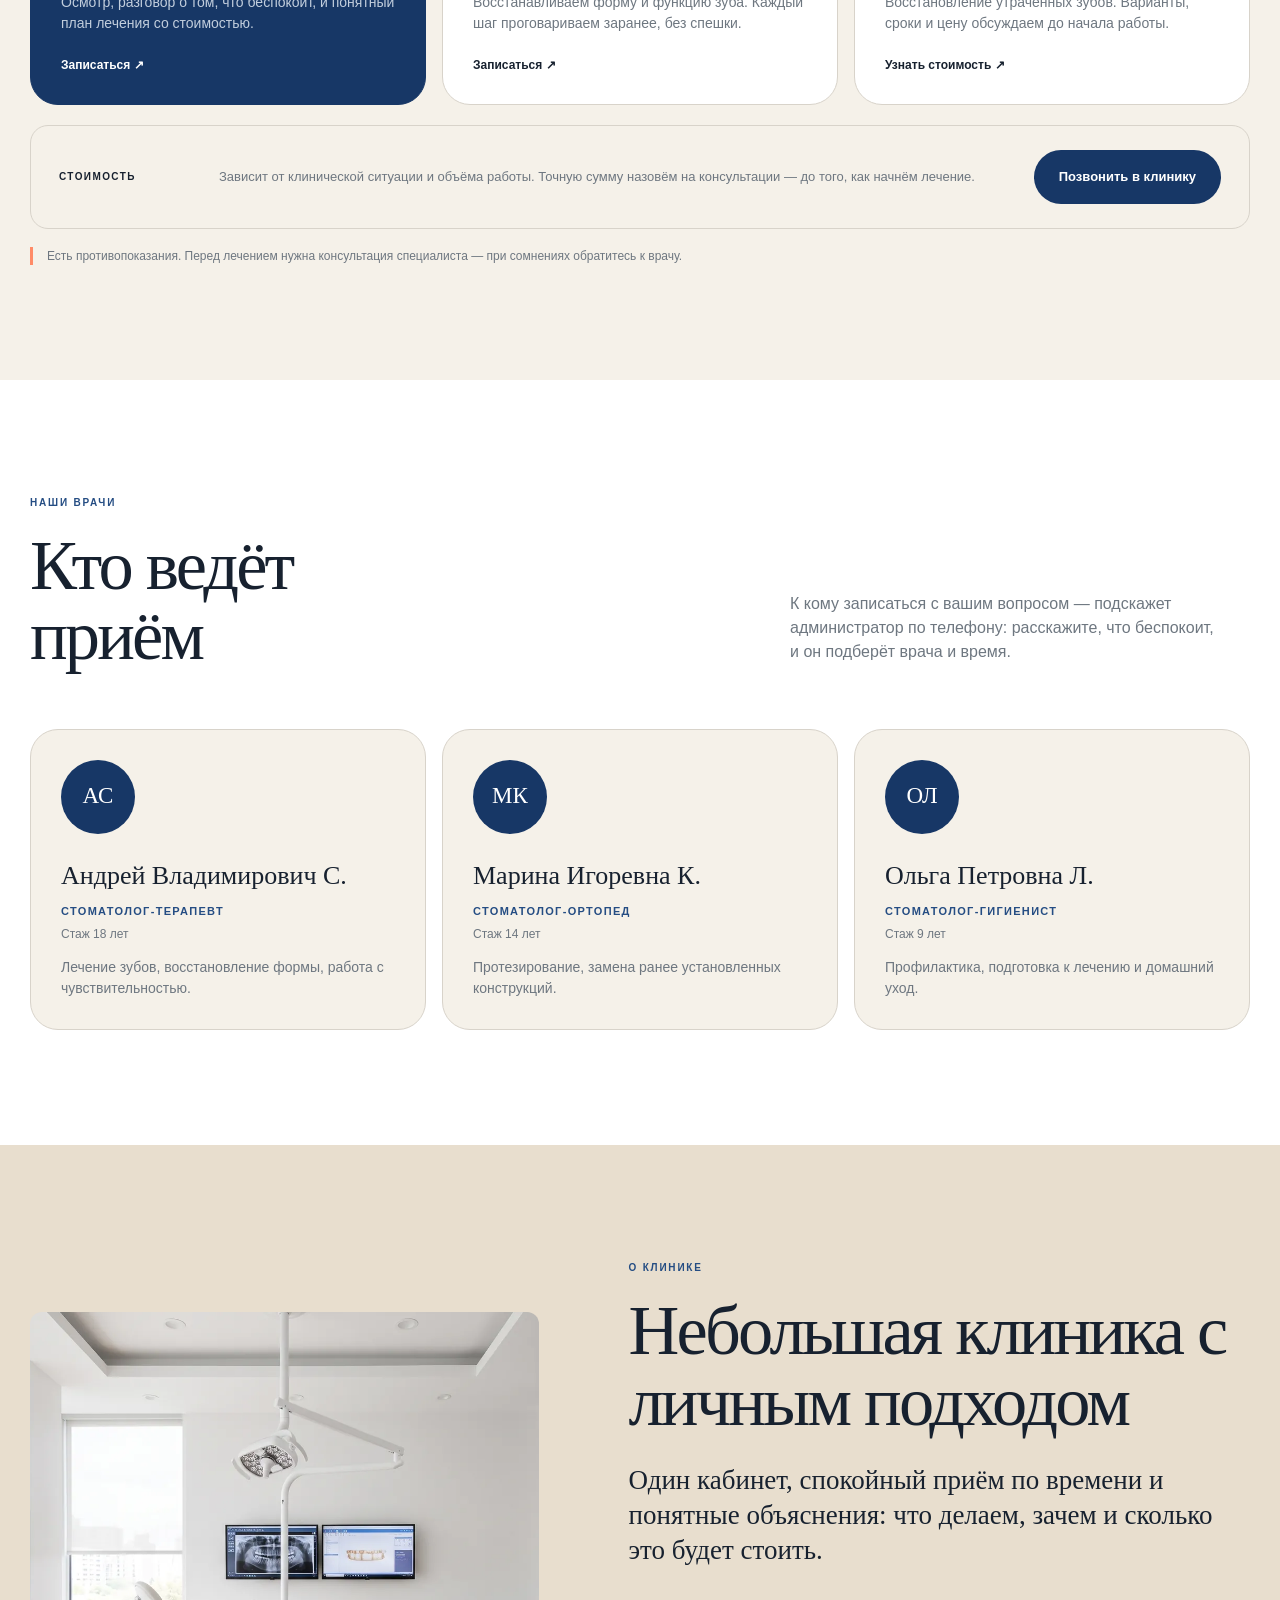
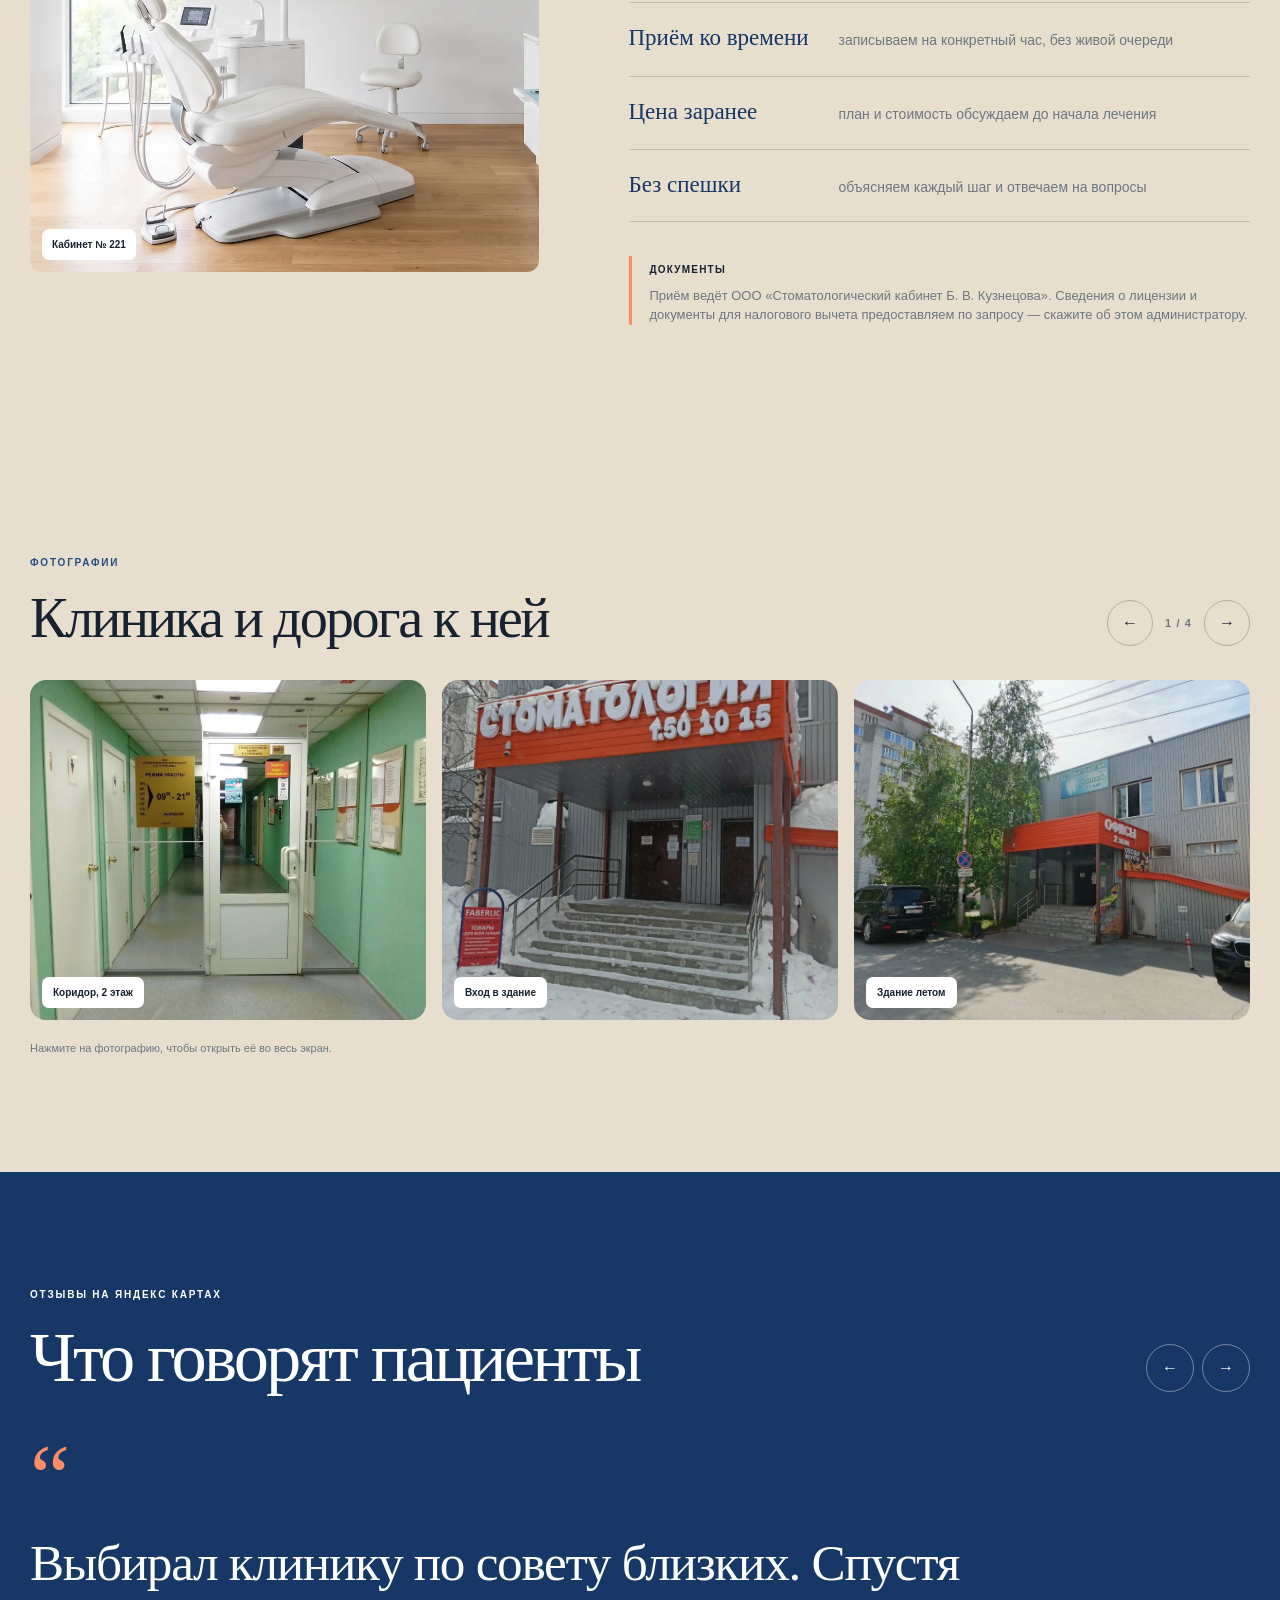
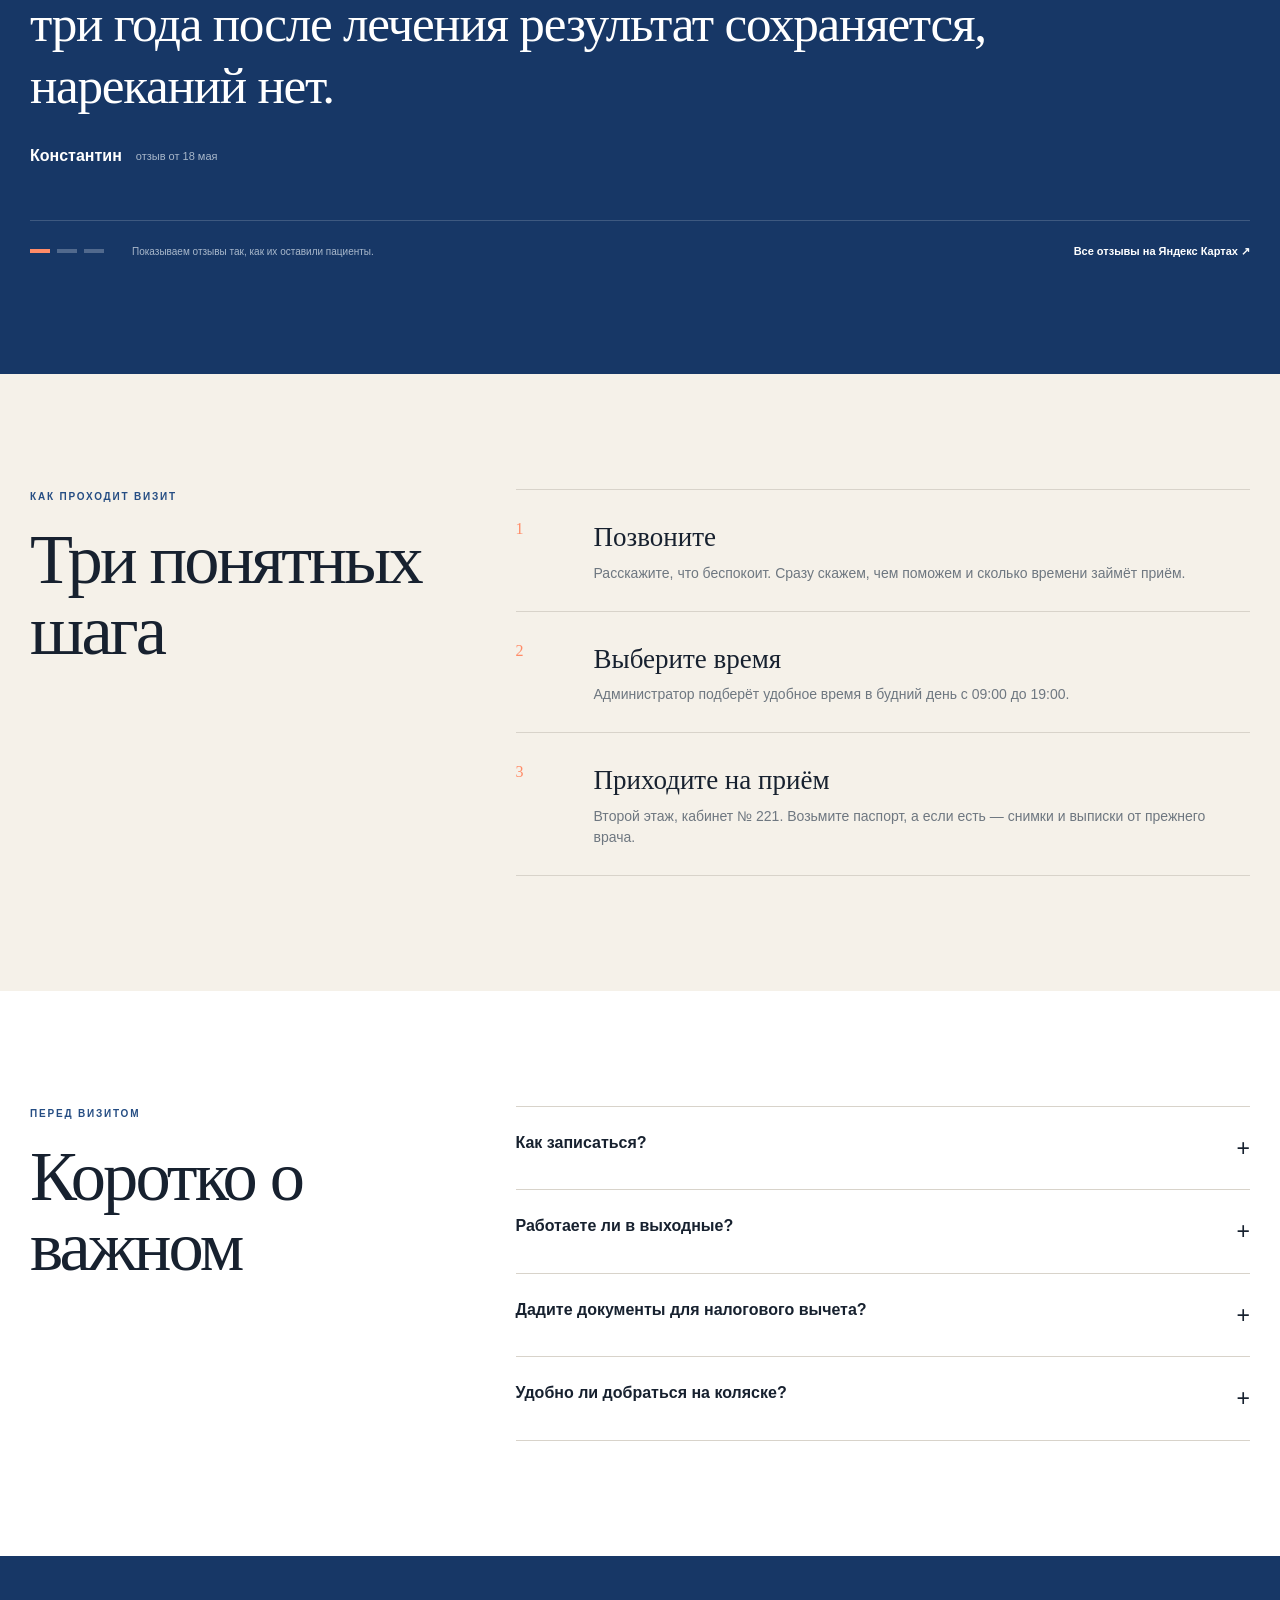
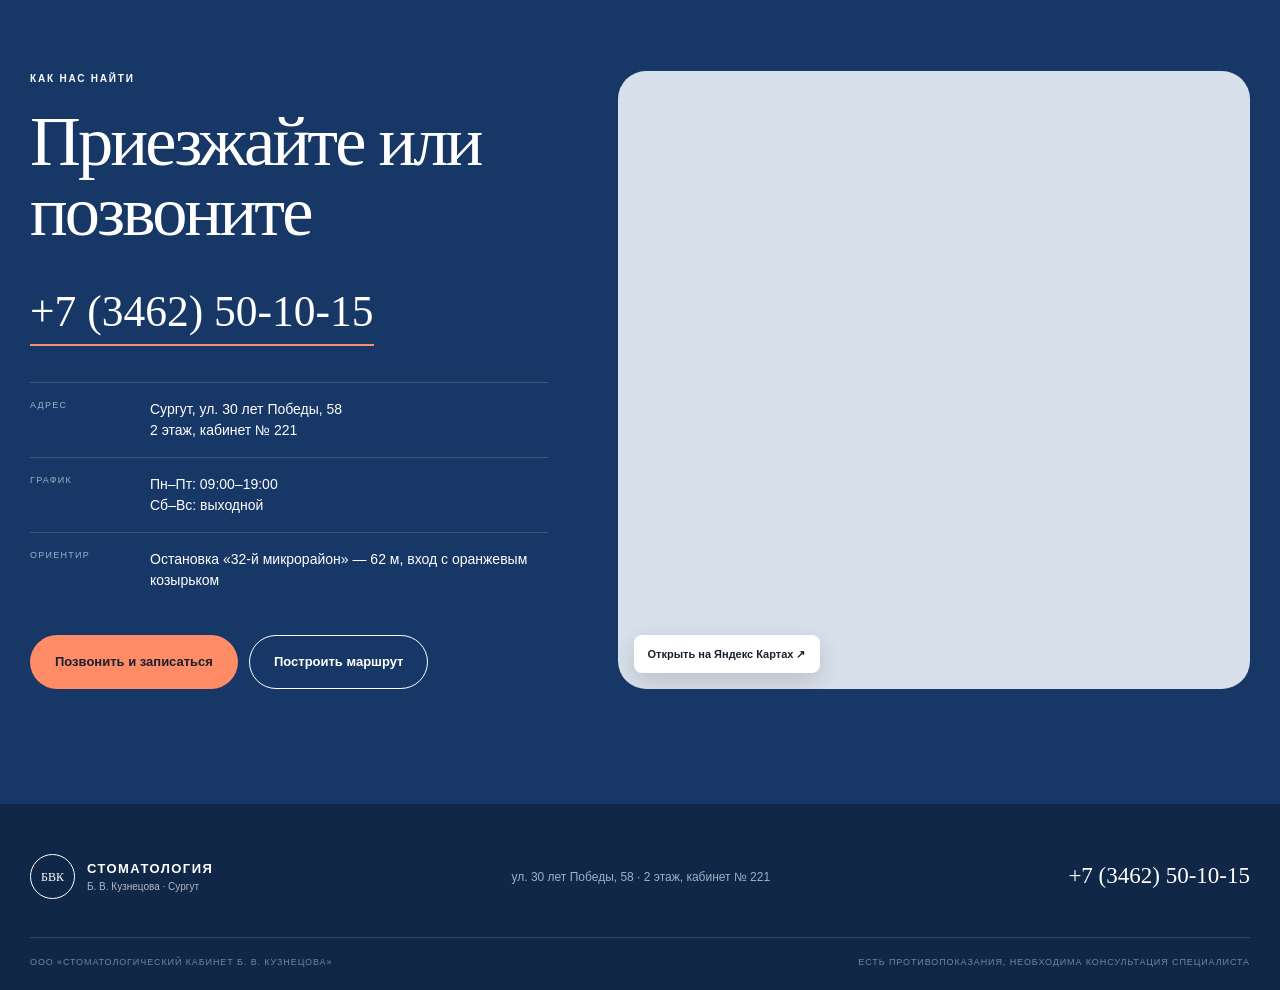
==== commit f892dd76: "Переписать сайт Кузнецова: тон клиники, врачи, галерея, фото направлений - Убраны следы исследования" ====
--- a/index.html
+++ b/index.html
@@ -3,10 +3,10 @@
 <head>
   <meta charset="utf-8">
   <meta name="viewport" content="width=device-width, initial-scale=1">
-  <meta name="description" content="Стоматология Б. В. Кузнецова в Сургуте — лечение и протезирование зубов. ул. 30 лет Победы, 58, этаж 2.">
+  <meta name="description" content="Стоматологический кабинет Б. В. Кузнецова в Сургуте: лечение и протезирование зубов, приём по записи в будни. ул. 30 лет Победы, 58, 2 этаж, кабинет 221.">
   <meta name="theme-color" content="#173766">
   <title>Стоматология Б. В. Кузнецова — Сургут</title>
-  <link rel="icon" href="assets/images/clinic-2.webp" type="image/webp">
+  <link rel="icon" href="data:image/svg+xml,%3Csvg xmlns='http://www.w3.org/2000/svg' viewBox='0 0 32 32'%3E%3Crect width='32' height='32' rx='7' fill='%23173766'/%3E%3Ctext x='16' y='21' font-family='Georgia,serif' font-size='12' fill='%23fff' text-anchor='middle'%3EБВК%3C/text%3E%3C/svg%3E">
   <link rel="stylesheet" href="styles.css">
   <script src="script.js" defer></script>
 </head>
@@ -16,58 +16,89 @@
     <div class="container header-row">
       <a class="logo" href="#top" aria-label="Стоматология Б. В. Кузнецова — на главную"><span class="logo-sign">БВК</span><span><b>Стоматология</b><small>Б. В. Кузнецова · Сургут</small></span></a>
       <button class="menu-toggle" type="button" aria-expanded="false" aria-controls="nav" aria-label="Открыть меню"><span></span><span></span></button>
-      <nav id="nav" class="main-nav" aria-label="Основная навигация"><a href="#care">Направления</a><a href="#clinic">О клинике</a><a href="#reviews">Отзывы</a><a href="#contacts">Контакты</a></nav>
+      <nav id="nav" class="main-nav" aria-label="Основная навигация"><a href="#care">Направления</a><a href="#doctors">Врачи</a><a href="#clinic">О клинике</a><a href="#reviews">Отзывы</a><a href="#contacts">Как нас найти</a></nav>
       <a class="header-call" href="tel:+73462501015"><small>Пн–Пт · 09:00–19:00</small><b>+7 3462 50-10-15</b></a>
     </div>
   </header>
 
   <main id="main">
+    <!-- ДЕМОНСТРАЦИОННОЕ ФОТО (room-1.webp): заменить на съёмку кабинета клиники. -->
     <section class="hero">
-      <div class="hero-orbit orbit-one" aria-hidden="true"></div><div class="hero-orbit orbit-two" aria-hidden="true"></div>
-      <div class="container hero-grid">
+      <img class="hero-photo" src="assets/images/room-1.webp" alt="" width="1920" height="1072" fetchpriority="high">
+      <div class="hero-veil" aria-hidden="true"></div>
+      <div class="container hero-inner">
         <div class="hero-copy reveal">
-          <p class="eyebrow">Стоматологическая клиника в Сургуте</p>
+          <p class="eyebrow">Стоматология в Сургуте</p>
           <h1>Лечить зубы —<br><em>спокойно</em> и по делу</h1>
-          <p class="hero-lead">Стоматология Б. В. Кузнецова на улице 30 лет Победы. Приём по предварительной записи в будние дни.</p>
-          <div class="hero-actions"><a class="button button-accent" href="tel:+73462501015">Записаться по телефону <span>↗</span></a><a class="plain-link" href="#clinic">Посмотреть клинику <span>↓</span></a></div>
-          <div class="rating-card"><strong>4,2</strong><div><span aria-label="4,2 из 5">★★★★<i>★</i></span><p>19 оценок · 7 отзывов на Яндекс Картах</p></div></div>
-        </div>
-        <div class="hero-media reveal">
-          <img class="hero-main" src="assets/images/clinic-3.webp" alt="Коридор стоматологии Б. В. Кузнецова" width="1302" height="976">
-          <div class="hero-photo-note"><span>Кабинет № 221</span><b>2 этаж</b></div>
-          <div class="smile-card"><img src="assets/images/clinic-2.webp" alt="Результат стоматологической работы, опубликованный клиникой" width="1302" height="548"><span>Реальная фотография из карточки клиники</span></div>
+          <p class="hero-lead">Стоматологический кабинет Б. В. Кузнецова на улице 30 лет Победы. Принимаем по записи в будние дни — ко времени, без долгого ожидания в коридоре.</p>
+          <div class="hero-actions"><a class="button button-accent" href="tel:+73462501015">Записаться по телефону <span>↗</span></a><a class="plain-link" href="https://yandex.ru/maps/org/stomatologiya_b_v_kuznetsova/126343103693/" target="_blank" rel="noopener">Построить маршрут <span>↗</span></a></div>
         </div>
       </div>
-      <div class="container hero-meta"><span>ул. 30 лет Победы, 58</span><span>Будни 09:00–19:00</span><span>Приём по записи</span></div>
+      <div class="container hero-meta reveal">
+        <a class="meta-card" href="https://yandex.ru/maps/org/stomatologiya_b_v_kuznetsova/126343103693/" target="_blank" rel="noopener">
+          <svg viewBox="0 0 24 24" aria-hidden="true"><path d="M12 21s7-6.1 7-11a7 7 0 1 0-14 0c0 4.9 7 11 7 11Z"/><circle cx="12" cy="10" r="2.6"/></svg>
+          <span><b>ул. 30 лет Победы, 58</b><small>2 этаж, кабинет № 221 — построить маршрут</small></span>
+        </a>
+        <div class="meta-card">
+          <svg viewBox="0 0 24 24" aria-hidden="true"><circle cx="12" cy="12" r="8.5"/><path d="M12 7.2V12l3.2 2"/></svg>
+          <span><b>Будни 09:00–19:00</b><small>Суббота и воскресенье — выходные</small></span>
+        </div>
+        <a class="meta-card" href="tel:+73462501015">
+          <svg viewBox="0 0 24 24" aria-hidden="true"><rect x="3.8" y="5" width="16.4" height="15" rx="3"/><path d="M8 3.2v3.4M16 3.2v3.4M3.8 10h16.4"/></svg>
+          <span><b>Приём по записи</b><small>Позвоните — подберём удобное время</small></span>
+        </a>
+      </div>
     </section>
 
     <section class="section care" id="care">
       <div class="container">
-        <div class="heading-row reveal"><div><p class="eyebrow blue">Подход к лечению</p><h2>Сначала разобраться.<br>Потом лечить.</h2></div><p>В открытых источниках нет полного прайса и перечня процедур. Клиника и отзывы пациентов подтверждают лечение и протезирование; конкретную возможность приёма лучше уточнить по телефону.</p></div>
+        <div class="heading-row reveal"><div><p class="eyebrow blue">Направления</p><h2>Сначала разобраться.<br>Потом лечить.</h2></div><p>На первом приёме осмотрим, объясним, что происходит, и предложим план. Стоимость и сроки называем до начала лечения. Если нужной услуги в кабинете нет, честно скажем об этом и подскажем, куда обратиться.</p></div>
+        <!-- ДЕМОНСТРАЦИОННЫЕ ФОТО (consult-1, treatment-1, prosthetics-1): заменить на съёмку клиники. -->
         <div class="care-grid">
-          <article class="care-card dark reveal"><span class="care-num">01</span><h3>Консультация</h3><p>Обсуждение жалоб, ситуации и возможного плана лечения на приёме.</p><a href="tel:+73462501015">Уточнить запись ↗</a></article>
-          <article class="care-card reveal"><span class="care-num">02</span><h3>Лечение зубов</h3><p>Стоматологическое лечение с индивидуальным подходом, отмеченным пациентами в отзывах.</p><a href="tel:+73462501015">Уточнить услугу ↗</a></article>
-          <article class="care-card image-card reveal"><img src="assets/images/clinic-2.webp" alt="Фотография результата стоматологической работы" width="1302" height="548" loading="lazy"><div><span class="care-num">03</span><h3>Протезирование</h3><p>Направление неоднократно упоминается пациентами клиники.</p><a href="tel:+73462501015">Уточнить стоимость ↗</a></div></article>
+          <article class="care-card dark reveal"><img src="assets/images/consult-1.webp" alt="Врач показывает пациентке снимок на экране" width="1920" height="1072" loading="lazy"><div class="care-body"><span class="care-num">01</span><h3>Консультация</h3><p>Осмотр, разговор о том, что беспокоит, и понятный план лечения со стоимостью.</p><a href="tel:+73462501015">Записаться ↗</a></div></article>
+          <article class="care-card reveal"><img src="assets/images/treatment-1.webp" alt="Врач-стоматолог на приёме с пациенткой" width="1920" height="1072" loading="lazy"><div class="care-body"><span class="care-num">02</span><h3>Лечение зубов</h3><p>Восстанавливаем форму и функцию зуба. Каждый шаг проговариваем заранее, без спешки.</p><a href="tel:+73462501015">Записаться ↗</a></div></article>
+          <article class="care-card reveal"><img src="assets/images/prosthetics-1.webp" alt="Зубной протез на имплантах" width="840" height="610" loading="lazy"><div class="care-body"><span class="care-num">03</span><h3>Протезирование</h3><p>Восстановление утраченных зубов. Варианты, сроки и цену обсуждаем до начала работы.</p><a href="tel:+73462501015">Узнать стоимость ↗</a></div></article>
         </div>
-        <div class="price-note reveal"><span>Стоимость</span><p>Публичный прайс в переданной карточке не указан. Цена зависит от клинической ситуации и плана лечения.</p><a class="button button-dark" href="tel:+73462501015">Позвонить в клинику</a></div>
+        <div class="price-note reveal"><span>Стоимость</span><p>Зависит от клинической ситуации и объёма работы. Точную сумму назовём на консультации — до того, как начнём лечение.</p><a class="button button-dark" href="tel:+73462501015">Позвонить в клинику</a></div>
+        <p class="disclaimer reveal">Есть противопоказания. Перед лечением нужна консультация специалиста — при сомнениях обратитесь к врачу.</p>
+      </div>
+    </section>
+
+    <!-- ДЕМОНСТРАЦИОННЫЕ ДАННЫЕ: имена, специализации и стаж врачей условные, заменить на реальные после согласования с клиникой (см. SOURCE_NOTES.md). -->
+    <section class="section doctors" id="doctors">
+      <div class="container">
+        <div class="heading-row reveal"><div><p class="eyebrow blue">Наши врачи</p><h2>Кто ведёт<br>приём</h2></div><p>К кому записаться с вашим вопросом — подскажет администратор по телефону: расскажите, что беспокоит, и он подберёт врача и время.</p></div>
+        <div class="doctors-grid">
+          <article class="doctor-card reveal"><span class="doctor-avatar" aria-hidden="true">АС</span><h3>Андрей Владимирович С.</h3><p class="doctor-role">Стоматолог-терапевт</p><p class="doctor-exp">Стаж 18 лет</p><p>Лечение зубов, восстановление формы, работа с чувствительностью.</p></article>
+          <article class="doctor-card reveal"><span class="doctor-avatar" aria-hidden="true">МК</span><h3>Марина Игоревна К.</h3><p class="doctor-role">Стоматолог-ортопед</p><p class="doctor-exp">Стаж 14 лет</p><p>Протезирование, замена ранее установленных конструкций.</p></article>
+          <article class="doctor-card reveal"><span class="doctor-avatar" aria-hidden="true">ОЛ</span><h3>Ольга Петровна Л.</h3><p class="doctor-role">Стоматолог-гигиенист</p><p class="doctor-exp">Стаж 9 лет</p><p>Профилактика, подготовка к лечению и домашний уход.</p></article>
+        </div>
       </div>
     </section>
 
     <section class="section clinic" id="clinic">
       <div class="container clinic-grid">
-        <div class="clinic-gallery reveal">
-          <button class="photo photo-main" type="button" data-photo="0"><img src="assets/images/clinic-1.webp" alt="Вход в стоматологию Б. В. Кузнецова зимой" width="976" height="1302" loading="lazy"><span>Вход в здание</span></button>
-          <button class="photo" type="button" data-photo="1"><img src="assets/images/clinic-3.webp" alt="Коридор и вход в кабинет стоматологии" width="1302" height="976" loading="lazy"><span>Кабинет № 221</span></button>
+        <div class="clinic-photo reveal">
+          <button class="photo" type="button" data-photo="0"><img src="assets/images/room-1.webp" alt="Светлый стоматологический кабинет с креслом" width="1920" height="1072" loading="lazy"><span>Кабинет № 221</span></button>
         </div>
-        <div class="clinic-copy reveal"><p class="eyebrow">О клинике</p><h2>Небольшая стоматология с личным подходом</h2><p class="lead">Пациенты отмечают профессионализм врача, внимательное отношение, приём по времени и помощь администратора с выбором удобной записи.</p>
-          <ul class="facts"><li><b>4,2</b><span>рейтинг на Яндекс Картах</span></li><li><b>19</b><span>оценок посетителей</span></li><li><b>7</b><span>опубликованных отзывов</span></li></ul>
-          <div class="source-note"><b>Важно</b><p>На Яндекс Картах есть отметка «Данные от Росздравнадзора», но номер лицензии в открытой карточке не показан. Его следует запросить у клиники перед обращением.</p></div>
+        <div class="clinic-copy reveal"><p class="eyebrow blue">О клинике</p><h2>Небольшая клиника с личным подходом</h2><p class="lead">Один кабинет, спокойный приём по времени и понятные объяснения: что делаем, зачем и сколько это будет стоить.</p>
+          <ul class="clinic-points"><li><b>Приём ко времени</b><span>записываем на конкретный час, без живой очереди</span></li><li><b>Цена заранее</b><span>план и стоимость обсуждаем до начала лечения</span></li><li><b>Без спешки</b><span>объясняем каждый шаг и отвечаем на вопросы</span></li></ul>
+          <div class="source-note"><b>Документы</b><p>Приём ведёт ООО «Стоматологический кабинет Б. В. Кузнецова». Сведения о лицензии и документы для налогового вычета предоставляем по запросу — скажите об этом администратору.</p></div>
         </div>
       </div>
     </section>
 
-    <section class="section doctor-note">
-      <div class="container doctor-box reveal"><span class="large-initial">СА</span><div><p class="eyebrow blue">Упоминание в отзывах</p><h2>Сергей Александрович Бесчетный</h2><p>Пациентка Татьяна отмечает многолетнее лечение и протезирование, внимательное отношение и индивидуальный подход врача. Официальная биография, стаж и образование в карточке организации не указаны.</p></div><a class="plain-link dark-link" href="#reviews">Читать отзывы <span>↓</span></a></div>
+    <section class="section gallery" id="gallery">
+      <div class="container">
+        <div class="gallery-head reveal"><div><p class="eyebrow blue">Фотографии</p><h2>Клиника и дорога к ней</h2></div><div class="gallery-controls"><button class="gallery-prev" type="button" aria-label="Предыдущие фотографии">←</button><span class="gallery-counter" aria-live="polite">1 / 4</span><button class="gallery-next" type="button" aria-label="Следующие фотографии">→</button></div></div>
+        <div class="gallery-track reveal" tabindex="0" role="group" aria-label="Фотографии клиники, листается стрелками">
+          <button class="photo-card" type="button" data-photo="1"><img src="assets/images/clinic-3.webp" alt="Коридор второго этажа и дверь кабинета № 221" width="1302" height="976" loading="lazy"><span>Коридор, 2 этаж</span></button>
+          <button class="photo-card" type="button" data-photo="2"><img src="assets/images/clinic-1.webp" alt="Вход в здание зимой" width="976" height="1302" loading="lazy"><span>Вход в здание</span></button>
+          <button class="photo-card" type="button" data-photo="3"><img src="assets/images/clinic-6.webp" alt="Здание с вывеской стоматологии летом" width="960" height="720" loading="lazy"><span>Здание летом</span></button>
+          <button class="photo-card" type="button" data-photo="4"><img src="assets/images/clinic-4.webp" alt="Вход со стороны двора и парковка" width="960" height="720" loading="lazy"><span>Вход со двора</span></button>
+        </div>
+        <p class="gallery-hint">Нажмите на фотографию, чтобы открыть её во весь экран.</p>
+      </div>
     </section>
 
     <section class="section reviews" id="reviews">
@@ -78,35 +109,35 @@
           <article class="review-slide"><div class="quote">“</div><p>Много лет прохожу здесь лечение и протезирование. Отмечу профессионализм врача, индивидуальный подход, вежливого администратора и приём без очереди.</p><footer><b>Татьяна Л.</b><span>отзыв от 5 марта 2024</span></footer></article>
           <article class="review-slide"><div class="quote">“</div><p>Обратилась для удаления зуба, но услугу в клинике не получила и была направлена в другое учреждение.</p><footer><b>Альбина Линькова</b><span>отзыв от 31 марта</span></footer></article>
         </div>
-        <div class="review-footer"><div class="review-dots" aria-label="Выбор отзыва"><button class="active" type="button" aria-label="Отзыв 1"></button><button type="button" aria-label="Отзыв 2"></button><button type="button" aria-label="Отзыв 3"></button></div><p>Отзывы аккуратно сокращены без изменения смысла. Показана и положительная, и критическая обратная связь.</p><a href="https://yandex.ru/maps/org/stomatologiya_b_v_kuznetsova/126343103693/" target="_blank" rel="noopener">Все отзывы на Яндекс Картах ↗</a></div>
+        <div class="review-footer"><div class="review-dots" aria-label="Выбор отзыва"><button class="active" type="button" aria-label="Отзыв 1"></button><button type="button" aria-label="Отзыв 2"></button><button type="button" aria-label="Отзыв 3"></button></div><p>Показываем отзывы так, как их оставили пациенты.</p><a href="https://yandex.ru/maps/org/stomatologiya_b_v_kuznetsova/126343103693/" target="_blank" rel="noopener">Все отзывы на Яндекс Картах ↗</a></div>
       </div>
     </section>
 
     <section class="section route">
       <div class="container route-grid">
-        <div class="route-copy reveal"><p class="eyebrow blue">Как проходит обращение</p><h2>Три понятных шага</h2></div>
-        <ol class="steps"><li class="reveal"><span>1</span><div><h3>Позвоните</h3><p>Сообщите, что вас беспокоит, и уточните, оказывает ли клиника нужную услугу.</p></div></li><li class="reveal"><span>2</span><div><h3>Выберите время</h3><p>Администратор подберёт доступное время в будний день.</p></div></li><li class="reveal"><span>3</span><div><h3>Приходите на приём</h3><p>Клиника находится на втором этаже, кабинет № 221.</p></div></li></ol>
+        <div class="route-copy reveal"><p class="eyebrow blue">Как проходит визит</p><h2>Три понятных шага</h2></div>
+        <ol class="steps"><li class="reveal"><span>1</span><div><h3>Позвоните</h3><p>Расскажите, что беспокоит. Сразу скажем, чем поможем и сколько времени займёт приём.</p></div></li><li class="reveal"><span>2</span><div><h3>Выберите время</h3><p>Администратор подберёт удобное время в будний день с 09:00 до 19:00.</p></div></li><li class="reveal"><span>3</span><div><h3>Приходите на приём</h3><p>Второй этаж, кабинет № 221. Возьмите паспорт, а если есть — снимки и выписки от прежнего врача.</p></div></li></ol>
       </div>
     </section>
 
     <section class="section faq" id="faq">
       <div class="container faq-grid"><div class="faq-heading reveal"><p class="eyebrow blue">Перед визитом</p><h2>Коротко о важном</h2></div><div class="accordion">
-        <article class="faq-item reveal"><button type="button" aria-expanded="false"><span>Как записаться?</span><i>+</i></button><div class="faq-answer"><p>Запись доступна по телефону +7 (3462) 50-10-15. Онлайн-запись в карточке не указана.</p></div></article>
-        <article class="faq-item reveal"><button type="button" aria-expanded="false"><span>Есть ли приём в выходные?</span><i>+</i></button><div class="faq-answer"><p>По данным Яндекс Карт, суббота и воскресенье — выходные. В будни клиника работает с 09:00 до 19:00.</p></div></article>
-        <article class="faq-item reveal"><button type="button" aria-expanded="false"><span>Можно ли оформить документы для налогового вычета?</span><i>+</i></button><div class="faq-answer"><p>Один из пациентов сообщает о такой возможности. Актуальный перечень документов нужно подтвердить у администратора.</p></div></article>
-        <article class="faq-item reveal"><button type="button" aria-expanded="false"><span>Доступен ли вход на коляске?</span><i>+</i></button><div class="faq-answer"><p>В карточке Яндекс Карт вход отмечен как недоступный для инвалидной коляски. Рекомендуем заранее позвонить и уточнить возможность помощи.</p></div></article>
+        <article class="faq-item reveal"><button type="button" aria-expanded="false"><span>Как записаться?</span><i>+</i></button><div class="faq-answer"><p>Позвоните по номеру +7 (3462) 50-10-15 в рабочие часы. Онлайн-записи пока нет: администратор подберёт время в разговоре.</p></div></article>
+        <article class="faq-item reveal"><button type="button" aria-expanded="false"><span>Работаете ли в выходные?</span><i>+</i></button><div class="faq-answer"><p>Принимаем в будни с 09:00 до 19:00. Суббота и воскресенье — выходные.</p></div></article>
+        <article class="faq-item reveal"><button type="button" aria-expanded="false"><span>Дадите документы для налогового вычета?</span><i>+</i></button><div class="faq-answer"><p>Документы для вычета готовим по запросу. Предупредите администратора при записи, чтобы всё было готово к визиту.</p></div></article>
+        <article class="faq-item reveal"><button type="button" aria-expanded="false"><span>Удобно ли добраться на коляске?</span><i>+</i></button><div class="faq-answer"><p>Кабинет на втором этаже, вход в здание — по ступеням, без пандуса. Позвоните заранее, если нужна помощь: подскажем, как удобнее попасть на приём.</p></div></article>
       </div></div>
     </section>
 
     <section class="section contacts" id="contacts">
       <div class="container contacts-grid">
-        <div class="contacts-copy reveal"><p class="eyebrow">Контакты</p><h2>Запишитесь на консультацию</h2><a class="big-phone" href="tel:+73462501015">+7 (3462) 50-10-15</a><dl><div><dt>Адрес</dt><dd>Сургут, ул. 30 лет Победы, 58<br>2 этаж, кабинет № 221</dd></div><div><dt>График</dt><dd>Пн–Пт: 09:00–19:00<br>Сб–Вс: выходной</dd></div><div><dt>Ориентир</dt><dd>Остановка «32-й микрорайон» — 62 м</dd></div></dl><div class="contact-buttons"><a class="button button-accent" href="tel:+73462501015">Позвонить</a><a class="button button-outline" href="https://yandex.ru/maps/org/stomatologiya_b_v_kuznetsova/126343103693/" target="_blank" rel="noopener">Построить маршрут</a></div></div>
-        <div class="map-wrap reveal"><iframe title="Стоматология Б. В. Кузнецова на Яндекс Картах" src="https://yandex.ru/map-widget/v1/?ll=73.441751%2C61.255408&mode=search&oid=126343103693&ol=biz&z=16" loading="lazy" allowfullscreen></iframe><a href="https://yandex.ru/maps/org/stomatologiya_b_v_kuznetsova/126343103693/" target="_blank" rel="noopener">Открыть точную карточку ↗</a></div>
+        <div class="contacts-copy reveal"><p class="eyebrow">Как нас найти</p><h2>Приезжайте или позвоните</h2><a class="big-phone" href="tel:+73462501015">+7 (3462) 50-10-15</a><dl><div><dt>Адрес</dt><dd>Сургут, ул. 30 лет Победы, 58<br>2 этаж, кабинет № 221</dd></div><div><dt>График</dt><dd>Пн–Пт: 09:00–19:00<br>Сб–Вс: выходной</dd></div><div><dt>Ориентир</dt><dd>Остановка «32-й микрорайон» — 62 м, вход с оранжевым козырьком</dd></div></dl><div class="contact-buttons"><a class="button button-accent" href="tel:+73462501015">Позвонить и записаться</a><a class="button button-outline" href="https://yandex.ru/maps/org/stomatologiya_b_v_kuznetsova/126343103693/" target="_blank" rel="noopener">Построить маршрут</a></div></div>
+        <div class="map-wrap reveal"><iframe title="Стоматология Б. В. Кузнецова на карте" src="https://yandex.ru/map-widget/v1/?ll=73.441751%2C61.255408&mode=search&oid=126343103693&ol=biz&z=16" loading="lazy" allowfullscreen></iframe><a href="https://yandex.ru/maps/org/stomatologiya_b_v_kuznetsova/126343103693/" target="_blank" rel="noopener">Открыть на Яндекс Картах ↗</a></div>
       </div>
     </section>
   </main>
 
-  <footer class="site-footer"><div class="container footer-top"><a class="logo" href="#top"><span class="logo-sign">БВК</span><span><b>Стоматология</b><small>Б. В. Кузнецова · Сургут</small></span></a><p>ул. 30 лет Победы, 58 · этаж 2</p><a href="tel:+73462501015">+7 (3462) 50-10-15</a></div><div class="container footer-bottom"><span>Демонстрационный сайт по открытым данным</span><span>Информация не заменяет консультацию врача</span></div></footer>
+  <footer class="site-footer"><div class="container footer-top"><a class="logo" href="#top"><span class="logo-sign">БВК</span><span><b>Стоматология</b><small>Б. В. Кузнецова · Сургут</small></span></a><p>ул. 30 лет Победы, 58 · 2 этаж, кабинет № 221</p><a href="tel:+73462501015">+7 (3462) 50-10-15</a></div><div class="container footer-bottom"><span>ООО «Стоматологический кабинет Б. В. Кузнецова»</span><span>Есть противопоказания, необходима консультация специалиста</span></div></footer>
 
   <div class="lightbox" role="dialog" aria-modal="true" aria-hidden="true" aria-label="Просмотр фотографии"><button class="lightbox-close" type="button" aria-label="Закрыть">×</button><button class="lightbox-prev" type="button" aria-label="Предыдущая фотография">←</button><figure><img src="assets/images/clinic-1.webp" alt=""><figcaption></figcaption></figure><button class="lightbox-next" type="button" aria-label="Следующая фотография">→</button></div>
   <a class="mobile-call" href="tel:+73462501015"><span>Записаться</span><b>50-10-15</b></a>
--- a/styles.css
+++ b/styles.css
@@ -1,17 +1,18 @@
 :root{--blue:#173766;--blue2:#254d83;--paper:#f5f1e9;--cream:#e8dece;--ink:#17212f;--muted:#6e7780;--coral:#ff8b67;--white:#fff;--line:#d8d3ca;--max:1220px;--radius:28px}
 *{box-sizing:border-box}html{scroll-behavior:smooth}body{margin:0;background:var(--paper);color:var(--ink);font-family:"Segoe UI",Arial,sans-serif;line-height:1.5;overflow-x:hidden}body.menu-open,body.lightbox-open{overflow:hidden}img{display:block;max-width:100%}a{color:inherit;text-decoration:none}button{font:inherit;color:inherit}.container{width:min(calc(100% - 48px),var(--max));margin-inline:auto}.skip-link{position:fixed;top:-80px;left:16px;background:var(--coral);padding:12px 18px;z-index:300;border-radius:8px}.skip-link:focus{top:12px}
 .site-header{position:fixed;z-index:100;inset:0 0 auto;color:#fff;border-bottom:1px solid rgba(255,255,255,.18);transition:.25s}.site-header.scrolled{background:rgba(23,55,102,.97);backdrop-filter:blur(12px)}.header-row{height:82px;display:flex;align-items:center;gap:30px}.logo{display:flex;align-items:center;gap:12px;min-width:max-content;line-height:1}.logo-sign{width:45px;height:45px;border-radius:50%;border:1px solid currentColor;display:grid;place-items:center;font-family:Georgia,serif;font-size:12px}.logo b{display:block;text-transform:uppercase;letter-spacing:.11em;font-size:13px}.logo small{display:block;margin-top:7px;font-size:10px;opacity:.67}.main-nav{display:flex;gap:27px;margin-left:auto;font-size:13px}.main-nav a{opacity:.75;transition:.2s}.main-nav a:hover{opacity:1;color:var(--coral)}.header-call{display:flex;flex-direction:column;align-items:flex-end}.header-call small{font-size:10px;opacity:.7}.header-call b{font-size:15px;margin-top:3px}.menu-toggle{display:none;width:44px;height:44px;background:none;border:0}.menu-toggle span{display:block;height:2px;background:currentColor;margin:7px 0}
-.hero{position:relative;overflow:hidden;background:var(--blue);color:#fff;padding:145px 0 0;min-height:820px}.hero-orbit{position:absolute;border:1px solid rgba(255,255,255,.1);border-radius:50%}.orbit-one{width:650px;height:650px;right:-110px;top:80px}.orbit-two{width:410px;height:410px;right:10px;top:200px}.hero-grid{position:relative;display:grid;grid-template-columns:1.05fr .95fr;gap:70px;align-items:center}.eyebrow{text-transform:uppercase;letter-spacing:.18em;font-size:10px;font-weight:800;margin:0 0 20px}.eyebrow.blue{color:var(--blue2)}h1,h2{font-family:Georgia,"Times New Roman",serif;font-weight:400;letter-spacing:-.04em;line-height:1}.hero h1{font-size:clamp(61px,6.5vw,102px);margin:0 0 28px}.hero h1 em{font-weight:400;color:var(--coral)}.hero-lead{font-size:18px;color:#c9d4e3;max-width:610px;margin-bottom:36px}.hero-actions{display:flex;align-items:center;gap:28px}.button{display:inline-flex;align-items:center;justify-content:center;min-height:54px;padding:0 24px;border-radius:999px;border:1px solid transparent;font-size:13px;font-weight:800;transition:.2s}.button:hover{transform:translateY(-2px)}.button-accent{background:var(--coral);color:var(--ink)}.button-dark{background:var(--blue);color:#fff}.button-outline{border-color:currentColor}.plain-link{display:inline-flex;gap:13px;align-items:center;padding:10px 0;border-bottom:1px solid currentColor;font-size:13px}.dark-link{color:var(--blue)}.rating-card{display:flex;align-items:center;gap:16px;margin-top:50px}.rating-card strong{font-family:Georgia,serif;font-size:52px;font-weight:400}.rating-card span{color:var(--coral);letter-spacing:.1em}.rating-card span i{color:rgba(255,255,255,.25);font-style:normal}.rating-card p{font-size:11px;color:#b8c4d4;margin:4px 0 0}.hero-media{position:relative;height:570px}.hero-main{width:100%;height:100%;object-fit:cover;border-radius:210px 16px 16px 16px;filter:saturate(.8)}.hero-photo-note{position:absolute;left:22px;bottom:22px;background:#fff;color:var(--ink);border-radius:12px;padding:12px 17px}.hero-photo-note span{display:block;font-size:9px;text-transform:uppercase;letter-spacing:.12em;color:var(--muted)}.hero-photo-note b{font-size:14px}.smile-card{position:absolute;right:-35px;top:58px;width:235px;padding:9px;background:var(--coral);color:var(--ink);border-radius:14px;transform:rotate(2deg);box-shadow:0 16px 45px rgba(0,0,0,.25)}.smile-card img{width:100%;height:88px;object-fit:cover;border-radius:9px}.smile-card span{display:block;font-size:9px;font-weight:700;line-height:1.35;padding:8px 5px 2px}.hero-meta{display:grid;grid-template-columns:repeat(3,1fr);margin-top:62px;border-top:1px solid rgba(255,255,255,.16)}.hero-meta span{padding:20px 18px;border-right:1px solid rgba(255,255,255,.16);font-size:11px;text-transform:uppercase;letter-spacing:.12em;color:#b8c4d4}.hero-meta span:first-child{padding-left:0}
-.section{padding:115px 0}.heading-row{display:grid;grid-template-columns:1.2fr .8fr;gap:70px;align-items:end;margin-bottom:58px}.heading-row h2,.clinic-copy h2,.contacts-copy h2,.route-copy h2,.faq-heading h2{font-size:clamp(48px,5.5vw,78px);margin:0}.heading-row>p{max-width:430px;color:var(--muted);margin:0 0 7px}.care-grid{display:grid;grid-template-columns:repeat(3,1fr);gap:16px}.care-card{min-height:365px;background:#fff;border-radius:var(--radius);padding:30px;display:flex;flex-direction:column;border:1px solid var(--line)}.care-card.dark{background:var(--blue);color:#fff;border-color:var(--blue)}.care-num{font-family:Georgia,serif;color:var(--coral)}.care-card h3{font-family:Georgia,serif;font-size:34px;font-weight:400;margin:90px 0 12px}.care-card p{color:var(--muted);font-size:14px}.care-card.dark p{color:#c2cedd}.care-card a{margin-top:auto;font-size:12px;font-weight:800}.image-card{padding:0;overflow:hidden}.image-card>img{height:145px;width:100%;object-fit:cover}.image-card>div{display:flex;flex-direction:column;flex:1;padding:24px 30px}.image-card h3{margin:20px 0 8px}.price-note{display:grid;grid-template-columns:130px 1fr auto;align-items:center;gap:30px;margin-top:20px;padding:24px 28px;border:1px solid var(--line);border-radius:18px}.price-note>span{text-transform:uppercase;letter-spacing:.14em;font-size:10px;font-weight:800}.price-note p{margin:0;color:var(--muted);font-size:13px}
-.clinic{background:var(--cream)}.clinic-grid{display:grid;grid-template-columns:.9fr 1.1fr;gap:90px;align-items:center}.clinic-gallery{display:grid;grid-template-columns:1.2fr .8fr;gap:10px;height:620px}.photo{position:relative;border:0;padding:0;overflow:hidden;background:#ddd;border-radius:12px;cursor:zoom-in}.photo img{width:100%;height:100%;object-fit:cover;transition:transform .4s}.photo:hover img{transform:scale(1.03)}.photo span{position:absolute;left:12px;bottom:12px;background:#fff;padding:8px 10px;border-radius:7px;font-size:10px;font-weight:800}.clinic-copy .lead{font-family:Georgia,serif;font-size:27px;line-height:1.3;color:var(--ink)}.facts{list-style:none;margin:38px 0;padding:0;display:grid;grid-template-columns:repeat(3,1fr);border-block:1px solid #c7bdaf}.facts li{padding:20px 14px;border-right:1px solid #c7bdaf}.facts li:first-child{padding-left:0}.facts b{display:block;font-family:Georgia,serif;font-size:38px;font-weight:400;color:var(--blue)}.facts span{font-size:10px;color:var(--muted)}.source-note{border-left:3px solid var(--coral);padding-left:18px}.source-note b{text-transform:uppercase;letter-spacing:.12em;font-size:10px}.source-note p{color:var(--muted);font-size:13px;margin:6px 0 0}
-.doctor-note{background:#fff}.doctor-box{display:grid;grid-template-columns:150px 1fr auto;gap:42px;align-items:center;border-radius:var(--radius);background:var(--paper);padding:44px}.large-initial{width:125px;height:125px;border-radius:50%;background:var(--blue);color:#fff;display:grid;place-items:center;font-family:Georgia,serif;font-size:42px}.doctor-box h2{font-size:42px;margin:0 0 12px}.doctor-box p:last-child{color:var(--muted);margin:0;max-width:650px}
+.hero{position:relative;isolation:isolate;display:flex;flex-direction:column;overflow:hidden;background:var(--blue);color:#fff;padding:150px 0 42px;min-height:min(100svh,900px)}.hero-photo{position:absolute;inset:0;z-index:-2;width:100%;height:100%;object-fit:cover;object-position:62% 58%}.hero-veil{position:absolute;inset:0;z-index:-1;background:linear-gradient(96deg,rgba(15,36,71,.97) 0%,rgba(17,41,79,.94) 20%,rgba(20,48,90,.82) 36%,rgba(23,55,102,.55) 52%,rgba(23,55,102,.24) 68%,rgba(23,55,102,.06) 84%,rgba(23,55,102,0) 100%),linear-gradient(180deg,rgba(10,24,47,.7) 0%,rgba(10,24,47,.12) 26%,rgba(10,24,47,.05) 52%,rgba(10,24,47,.62) 100%)}.hero-inner{position:relative;flex:1;display:flex;align-items:center}.eyebrow{text-transform:uppercase;letter-spacing:.18em;font-size:10px;font-weight:800;margin:0 0 20px}.eyebrow.blue{color:var(--blue2)}h1,h2{font-family:Georgia,"Times New Roman",serif;font-weight:400;letter-spacing:-.04em;line-height:1}.hero h1{font-size:clamp(52px,5.4vw,84px);margin:0 0 26px;text-shadow:0 2px 26px rgba(8,20,40,.35)}.hero h1 em{font-weight:400;color:var(--coral)}.hero-lead{font-size:18px;color:#c9d4e3;max-width:610px;margin-bottom:36px}.hero-actions{display:flex;align-items:center;gap:28px}.button{display:inline-flex;align-items:center;justify-content:center;min-height:54px;padding:0 24px;border-radius:999px;border:1px solid transparent;font-size:13px;font-weight:800;transition:.2s}.button:hover{transform:translateY(-2px)}.button-accent{background:var(--coral);color:var(--ink)}.button-dark{background:var(--blue);color:#fff}.button-outline{border-color:currentColor}.plain-link{display:inline-flex;gap:13px;align-items:center;padding:10px 0;border-bottom:1px solid currentColor;font-size:13px}.dark-link{color:var(--blue)}.hero-copy{max-width:620px}.hero-meta{position:relative;display:grid;grid-template-columns:repeat(3,1fr);gap:12px;margin-top:56px}.meta-card{display:flex;align-items:flex-start;gap:14px;padding:18px 22px;border-radius:18px;border:1px solid rgba(255,255,255,.2);background:rgba(11,27,52,.42);backdrop-filter:blur(14px);-webkit-backdrop-filter:blur(14px);transition:.25s}a.meta-card:hover{background:rgba(11,27,52,.62);border-color:rgba(255,138,103,.6);transform:translateY(-2px)}.meta-card svg{flex:none;width:24px;height:24px;margin-top:2px;fill:none;stroke:var(--coral);stroke-width:1.5;stroke-linecap:round;stroke-linejoin:round}.meta-card b{display:block;font-size:15px;letter-spacing:-.01em}.meta-card small{display:block;margin-top:5px;font-size:11px;line-height:1.45;color:#b8c4d4}
+.section{padding:115px 0}.heading-row{display:grid;grid-template-columns:1.2fr .8fr;gap:70px;align-items:end;margin-bottom:58px}.heading-row h2,.clinic-copy h2,.contacts-copy h2,.route-copy h2,.faq-heading h2{font-size:clamp(48px,5.5vw,78px);margin:0}.heading-row>p{max-width:430px;color:var(--muted);margin:0 0 7px}.care-grid{display:grid;grid-template-columns:repeat(3,1fr);gap:16px}.care-card{background:#fff;border-radius:var(--radius);overflow:hidden;display:flex;flex-direction:column;border:1px solid var(--line)}.care-card>img{width:100%;height:220px;object-fit:cover;transition:transform .5s}.care-card:hover>img{transform:scale(1.04)}.care-body{display:flex;flex-direction:column;flex:1;padding:26px 30px 30px}.care-card.dark{background:var(--blue);color:#fff;border-color:var(--blue)}.care-num{font-family:Georgia,serif;color:var(--coral)}.care-card h3{font-family:Georgia,serif;font-size:32px;font-weight:400;margin:14px 0 10px}.care-card p{color:var(--muted);font-size:14px;margin:0 0 22px}.care-card.dark p{color:#c2cedd}.care-card a{margin-top:auto;font-size:12px;font-weight:800}.price-note{display:grid;grid-template-columns:130px 1fr auto;align-items:center;gap:30px;margin-top:20px;padding:24px 28px;border:1px solid var(--line);border-radius:18px}.price-note>span{text-transform:uppercase;letter-spacing:.14em;font-size:10px;font-weight:800}.price-note p{margin:0;color:var(--muted);font-size:13px}.disclaimer{margin:18px 0 0;font-size:12px;color:var(--muted);border-left:3px solid var(--coral);padding-left:14px}
+.doctors{background:#fff}.doctors-grid{display:grid;grid-template-columns:repeat(3,1fr);gap:16px}.doctor-card{background:var(--paper);border:1px solid var(--line);border-radius:var(--radius);padding:30px}.doctor-avatar{width:74px;height:74px;border-radius:50%;background:var(--blue);color:#fff;display:grid;place-items:center;font-family:Georgia,serif;font-size:23px;margin-bottom:22px}.doctor-card h3{font-family:Georgia,serif;font-size:26px;font-weight:400;margin:0 0 8px}.doctor-role{margin:0;font-size:11px;text-transform:uppercase;letter-spacing:.12em;font-weight:800;color:var(--blue2)}.doctor-exp{margin:6px 0 14px;font-size:12px;color:var(--muted)}.doctor-card p:last-child{margin:0;color:var(--muted);font-size:14px}
+.gallery{background:var(--cream)}.gallery-head{display:flex;justify-content:space-between;align-items:flex-end;gap:30px;margin-bottom:34px}.gallery-head h2{font-family:Georgia,"Times New Roman",serif;font-weight:400;letter-spacing:-.04em;line-height:1;font-size:clamp(40px,4.4vw,62px);margin:0}.gallery-controls{display:flex;align-items:center;gap:12px}.gallery-controls button{width:46px;height:46px;border-radius:50%;background:transparent;border:1px solid #b9ae9d;cursor:pointer}.gallery-counter{font-size:11px;font-weight:800;letter-spacing:.1em;color:var(--muted)}.gallery-track{display:grid;grid-auto-flow:column;grid-auto-columns:calc((100% - 32px)/3);gap:16px;overflow-x:auto;scroll-snap-type:x mandatory;scrollbar-width:none;padding-bottom:4px}.gallery-track::-webkit-scrollbar{display:none}.photo-card{scroll-snap-align:start;position:relative;border:0;padding:0;overflow:hidden;border-radius:16px;background:#ddd;cursor:zoom-in;height:340px}.photo-card img{width:100%;height:100%;object-fit:cover;transition:transform .4s}.photo-card:hover img{transform:scale(1.04)}.photo-card span{position:absolute;left:12px;bottom:12px;background:#fff;padding:8px 11px;border-radius:7px;font-size:10px;font-weight:800}.gallery-hint{margin:16px 0 0;font-size:11px;color:var(--muted)}
+.clinic{background:var(--cream)}.clinic-grid{display:grid;grid-template-columns:.9fr 1.1fr;gap:90px;align-items:center}.clinic-photo{height:560px}.clinic-photo .photo{width:100%;height:100%}.photo{position:relative;border:0;padding:0;overflow:hidden;background:#ddd;border-radius:12px;cursor:zoom-in}.photo img{width:100%;height:100%;object-fit:cover;transition:transform .4s}.photo:hover img{transform:scale(1.03)}.photo span{position:absolute;left:12px;bottom:12px;background:#fff;padding:8px 10px;border-radius:7px;font-size:10px;font-weight:800}.clinic-copy .lead{font-family:Georgia,serif;font-size:27px;line-height:1.3;color:var(--ink)}.clinic-points{list-style:none;margin:34px 0;padding:0;display:grid;gap:2px}.clinic-points li{display:grid;grid-template-columns:190px 1fr;gap:20px;align-items:baseline;padding:18px 0;border-top:1px solid #c7bdaf}.clinic-points li:last-child{border-bottom:1px solid #c7bdaf}.clinic-points b{font-family:Georgia,serif;font-size:23px;font-weight:400;color:var(--blue)}.clinic-points span{font-size:14px;color:var(--muted)}.source-note{border-left:3px solid var(--coral);padding-left:18px}.source-note b{text-transform:uppercase;letter-spacing:.12em;font-size:10px}.source-note p{color:var(--muted);font-size:13px;margin:6px 0 0}
 .reviews{background:var(--blue);color:#fff}.heading-row.light{grid-template-columns:1fr auto}.heading-row.light h2{font-size:clamp(48px,5.5vw,78px)}.review-controls{display:flex;gap:8px}.review-controls button{width:48px;height:48px;border-radius:50%;background:transparent;border:1px solid rgba(255,255,255,.4);color:#fff;cursor:pointer}.review-stage{min-height:370px}.review-slide{display:none;max-width:980px}.review-slide.active{display:block}.quote{font-family:Georgia,serif;color:var(--coral);font-size:90px;line-height:.6}.review-slide>p{font-family:Georgia,serif;font-size:clamp(30px,4vw,53px);line-height:1.2;letter-spacing:-.025em;margin:28px 0}.review-slide footer{display:flex;gap:14px;align-items:center}.review-slide footer span{font-size:11px;color:#a9b8cb}.review-footer{display:grid;grid-template-columns:auto 1fr auto;gap:28px;align-items:center;border-top:1px solid rgba(255,255,255,.17);padding-top:22px}.review-footer>p{font-size:10px;color:#a9b8cb;margin:0}.review-footer>a{font-size:11px;font-weight:800}.review-dots{display:flex;gap:7px}.review-dots button{width:20px;height:4px;border:0;background:rgba(255,255,255,.25);padding:0}.review-dots button.active{background:var(--coral)}
 .route-grid{display:grid;grid-template-columns:.7fr 1.3fr;gap:90px}.steps{list-style:none;padding:0;margin:0}.steps li{display:grid;grid-template-columns:56px 1fr;gap:22px;padding:27px 0;border-top:1px solid var(--line)}.steps li:last-child{border-bottom:1px solid var(--line)}.steps>li>span{color:var(--coral);font-family:Georgia,serif}.steps h3{font-family:Georgia,serif;font-size:27px;font-weight:400;margin:0 0 5px}.steps p{margin:0;color:var(--muted);font-size:14px}
 .faq{background:#fff}.faq-grid{display:grid;grid-template-columns:.7fr 1.3fr;gap:90px}.faq-item{border-top:1px solid var(--line)}.faq-item:last-child{border-bottom:1px solid var(--line)}.faq-item button{width:100%;padding:24px 0;border:0;background:none;display:flex;justify-content:space-between;text-align:left;font-weight:800;cursor:pointer}.faq-item button i{font-style:normal;font-size:23px;font-weight:300;transition:.2s}.faq-item button[aria-expanded=true] i{transform:rotate(45deg)}.faq-answer{display:grid;grid-template-rows:0fr;transition:.3s}.faq-answer p{overflow:hidden;color:var(--muted);margin:0;padding-right:50px}.faq-item.open .faq-answer{grid-template-rows:1fr}.faq-item.open .faq-answer p{padding-bottom:24px}
 .contacts{background:var(--blue);color:#fff}.contacts-grid{display:grid;grid-template-columns:.9fr 1.1fr;gap:70px}.contacts-copy h2{margin-bottom:32px}.big-phone{display:inline-block;font-family:Georgia,serif;font-size:clamp(30px,3.4vw,48px);border-bottom:2px solid var(--coral);margin-bottom:36px}.contacts-copy dl{margin:0}.contacts-copy dl>div{display:grid;grid-template-columns:120px 1fr;padding:16px 0;border-top:1px solid rgba(255,255,255,.16)}.contacts-copy dt{font-size:9px;text-transform:uppercase;letter-spacing:.14em;color:#9eb0c6}.contacts-copy dd{margin:0;font-size:14px}.contact-buttons{display:flex;gap:11px;margin-top:28px}.map-wrap{position:relative;min-height:600px;border-radius:var(--radius);overflow:hidden;background:#d8e0eb}.map-wrap iframe{width:100%;height:100%;min-height:600px;border:0}.map-wrap>a{position:absolute;left:16px;bottom:16px;background:#fff;color:var(--ink);padding:11px 14px;border-radius:8px;font-size:11px;font-weight:800;box-shadow:0 8px 25px rgba(0,0,0,.15)}
 .site-footer{background:#102747;color:#fff;padding:50px 0 20px}.footer-top{display:flex;justify-content:space-between;align-items:center;gap:30px}.footer-top p{font-size:12px;color:#9eb0c6;margin:0}.footer-top>a:last-child{font-family:Georgia,serif;font-size:23px}.footer-bottom{margin-top:38px;padding-top:18px;border-top:1px solid rgba(255,255,255,.14);display:flex;justify-content:space-between;font-size:9px;text-transform:uppercase;letter-spacing:.1em;color:#7187a2}
 .lightbox{position:fixed;inset:0;z-index:300;background:rgba(8,16,29,.96);display:none;align-items:center;justify-content:center;padding:60px 90px;color:#fff}.lightbox.open{display:flex}.lightbox figure{margin:0;display:flex;flex-direction:column;align-items:center;max-width:1100px;max-height:92vh}.lightbox img{max-height:83vh;object-fit:contain}.lightbox figcaption{font-size:11px;color:#a9b8cb;margin-top:10px}.lightbox button{position:absolute;width:46px;height:46px;border-radius:50%;border:1px solid rgba(255,255,255,.4);background:transparent;color:#fff}.lightbox-close{right:22px;top:22px;font-size:25px}.lightbox-prev{left:22px;top:50%}.lightbox-next{right:22px;top:50%}.mobile-call{display:none}.reveal{opacity:0;transform:translateY(20px);transition:opacity .65s ease,transform .65s ease}.reveal.visible{opacity:1;transform:none}
-@media(max-width:1000px){.header-call{display:none}.hero-grid{gap:35px}.smile-card{right:-10px}.care-grid{grid-template-columns:1fr 1fr}.care-card:last-child{grid-column:1/-1}.clinic-grid,.route-grid,.faq-grid,.contacts-grid{gap:48px}.doctor-box{grid-template-columns:120px 1fr}.doctor-box .plain-link{grid-column:2}.review-slide>p{font-size:38px}}
-@media(max-width:760px){.container{width:min(calc(100% - 32px),var(--max))}.site-header{background:rgba(23,55,102,.97)}.header-row{height:68px}.menu-toggle{display:block;margin-left:auto}.main-nav{position:fixed;inset:68px 0 auto;background:var(--blue);display:flex;flex-direction:column;padding:25px 16px 34px;transform:translateY(-130%);opacity:0;pointer-events:none;transition:.3s;border-top:1px solid rgba(255,255,255,.15)}.main-nav.open{transform:none;opacity:1;pointer-events:auto}.main-nav a{font-family:Georgia,serif;font-size:28px}.hero{padding-top:108px;min-height:auto}.hero-grid,.heading-row,.clinic-grid,.doctor-box,.route-grid,.faq-grid,.contacts-grid{grid-template-columns:1fr;gap:38px}.hero h1{font-size:clamp(52px,15vw,75px)}.hero-lead{font-size:16px}.hero-actions{align-items:flex-start;flex-direction:column;gap:10px}.rating-card{margin-top:35px}.hero-media{height:470px}.hero-main{border-radius:130px 12px 12px}.smile-card{width:200px;top:25px;right:8px}.hero-meta{grid-template-columns:1fr;margin-top:34px}.hero-meta span{padding:14px 0;border-right:0;border-top:1px solid rgba(255,255,255,.1)}.section{padding:78px 0}.heading-row{margin-bottom:38px}.heading-row h2,.clinic-copy h2,.contacts-copy h2,.route-copy h2,.faq-heading h2{font-size:clamp(44px,13vw,62px)}.care-grid{grid-template-columns:1fr}.care-card:last-child{grid-column:auto}.care-card{min-height:310px}.care-card h3{margin-top:50px}.price-note{grid-template-columns:1fr;gap:14px}.price-note .button{justify-self:start}.clinic-gallery{height:500px}.clinic-copy .lead{font-size:23px}.facts b{font-size:31px}.doctor-box{padding:28px}.doctor-box .plain-link{grid-column:auto}.doctor-box h2{font-size:34px}.large-initial{width:95px;height:95px;font-size:32px}.heading-row.light{grid-template-columns:1fr auto}.heading-row.light>div:first-child{grid-column:1/-1}.review-stage{min-height:430px}.review-slide>p{font-size:30px}.review-footer{grid-template-columns:1fr}.steps li{grid-template-columns:42px 1fr}.contact-buttons{flex-direction:column}.map-wrap,.map-wrap iframe{min-height:440px}.footer-top{flex-direction:column;align-items:flex-start}.footer-bottom{flex-direction:column;gap:8px}.mobile-call{display:flex;position:fixed;z-index:90;left:12px;right:12px;bottom:12px;align-items:center;justify-content:space-between;padding:11px 19px;background:var(--coral);color:var(--ink);border-radius:999px;box-shadow:0 12px 35px rgba(0,0,0,.25)}.mobile-call span{font-size:12px}.site-footer{padding-bottom:88px}.lightbox{padding:70px 14px 90px}.lightbox-prev,.lightbox-next{top:auto;bottom:22px}.lightbox-prev{left:calc(50% - 58px)}.lightbox-next{right:calc(50% - 58px)}}
-@media(max-width:430px){.logo b{font-size:11px}.hero-media{height:410px}.smile-card{width:180px}.facts{grid-template-columns:1fr}.facts li{display:flex;gap:15px;align-items:center;border-right:0;border-bottom:1px solid #c7bdaf;padding:12px 0}.facts li:last-child{border-bottom:0}.clinic-gallery{grid-template-columns:1fr;height:auto}.photo{height:310px}.review-stage{min-height:470px}.contacts-copy dl>div{grid-template-columns:1fr;gap:5px}}
+@media(max-width:1000px){.header-call{display:none}.hero-veil{background:linear-gradient(100deg,rgba(15,36,71,.97) 0%,rgba(18,43,82,.92) 30%,rgba(21,50,94,.72) 50%,rgba(23,55,102,.42) 70%,rgba(23,55,102,.18) 100%),linear-gradient(180deg,rgba(10,24,47,.72) 0%,rgba(10,24,47,.2) 30%,rgba(10,24,47,.7) 100%)}.hero-meta{grid-template-columns:1fr 1fr}.hero-meta .meta-card:last-child{grid-column:1/-1}.care-grid{grid-template-columns:1fr 1fr}.care-card:last-child{grid-column:1/-1}.doctors-grid{grid-template-columns:1fr 1fr}.doctors-grid article:last-child{grid-column:1/-1}.gallery-track{grid-auto-columns:calc((100% - 16px)/2)}.clinic-grid,.route-grid,.faq-grid,.contacts-grid{gap:48px}.review-slide>p{font-size:38px}}
+@media(max-width:760px){.container{width:min(calc(100% - 32px),var(--max))}.site-header{background:rgba(23,55,102,.97)}.header-row{height:68px}.menu-toggle{display:block;margin-left:auto}.main-nav{position:fixed;inset:68px 0 auto;background:var(--blue);display:flex;flex-direction:column;padding:25px 16px 34px;transform:translateY(-130%);opacity:0;pointer-events:none;transition:.3s;border-top:1px solid rgba(255,255,255,.15)}.main-nav.open{transform:none;opacity:1;pointer-events:auto}.main-nav a{font-family:Georgia,serif;font-size:28px}.hero{padding:120px 0 34px;min-height:min(100svh,760px)}.heading-row,.clinic-grid,.route-grid,.faq-grid,.contacts-grid{grid-template-columns:1fr;gap:38px}.hero h1{font-size:clamp(46px,13vw,68px)}.hero-lead{font-size:16px}.hero-inner{padding:38px 0}.hero-actions{align-items:flex-start;flex-direction:column;gap:10px}.hero-meta{grid-template-columns:1fr;margin-top:36px}.hero-meta .meta-card:last-child{grid-column:auto}.meta-card{padding:15px 18px}.clinic-points li{grid-template-columns:1fr;gap:4px}.section{padding:78px 0}.heading-row{margin-bottom:38px}.heading-row h2,.clinic-copy h2,.contacts-copy h2,.route-copy h2,.faq-heading h2{font-size:clamp(44px,13vw,62px)}.care-grid{grid-template-columns:1fr}.care-card:last-child{grid-column:auto}.care-card>img{height:200px}.price-note{grid-template-columns:1fr;gap:14px}.price-note .button{justify-self:start}.doctors-grid{grid-template-columns:1fr}.doctors-grid article:last-child{grid-column:auto}.gallery-head{flex-direction:column;align-items:flex-start;gap:20px}.gallery-track{grid-auto-columns:100%}.photo-card{height:300px}.clinic-photo{height:420px}.clinic-copy .lead{font-size:23px}.heading-row.light{grid-template-columns:1fr auto}.heading-row.light>div:first-child{grid-column:1/-1}.review-stage{min-height:430px}.review-slide>p{font-size:30px}.review-footer{grid-template-columns:1fr}.steps li{grid-template-columns:42px 1fr}.contact-buttons{flex-direction:column}.map-wrap,.map-wrap iframe{min-height:440px}.footer-top{flex-direction:column;align-items:flex-start}.footer-bottom{flex-direction:column;gap:8px}.mobile-call{display:flex;position:fixed;z-index:90;left:12px;right:12px;bottom:12px;align-items:center;justify-content:space-between;padding:11px 19px;background:var(--coral);color:var(--ink);border-radius:999px;box-shadow:0 12px 35px rgba(0,0,0,.25)}.mobile-call span{font-size:12px}.site-footer{padding-bottom:88px}.lightbox{padding:70px 14px 90px}.lightbox-prev,.lightbox-next{top:auto;bottom:22px}.lightbox-prev{left:calc(50% - 58px)}.lightbox-next{right:calc(50% - 58px)}}
+@media(max-width:430px){.logo b{font-size:11px}.hero{padding-bottom:26px}.meta-card small{font-size:10.5px}.clinic-photo{height:330px}.review-stage{min-height:470px}.contacts-copy dl>div{grid-template-columns:1fr;gap:5px}}
 @media(prefers-reduced-motion:reduce){html{scroll-behavior:auto}*,*::before,*::after{animation-duration:.01ms!important;transition-duration:.01ms!important}.reveal{opacity:1;transform:none}}
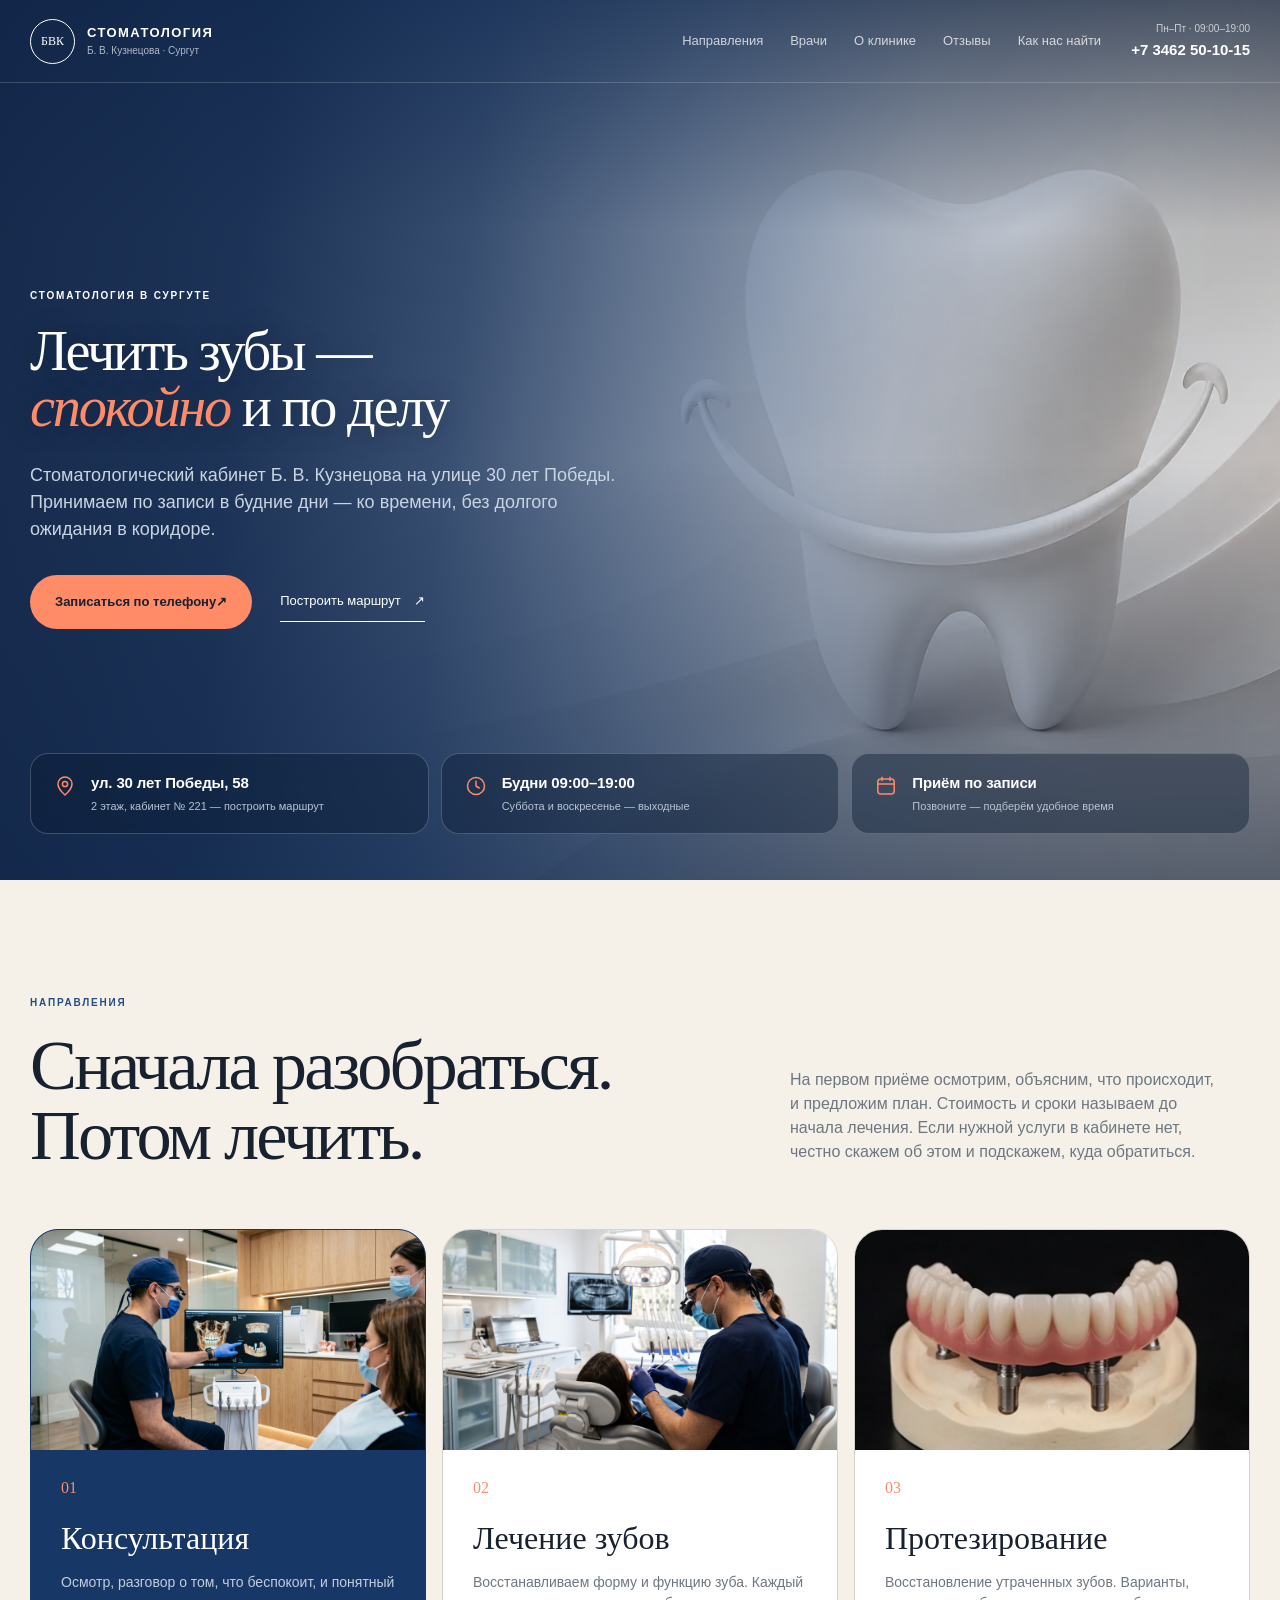
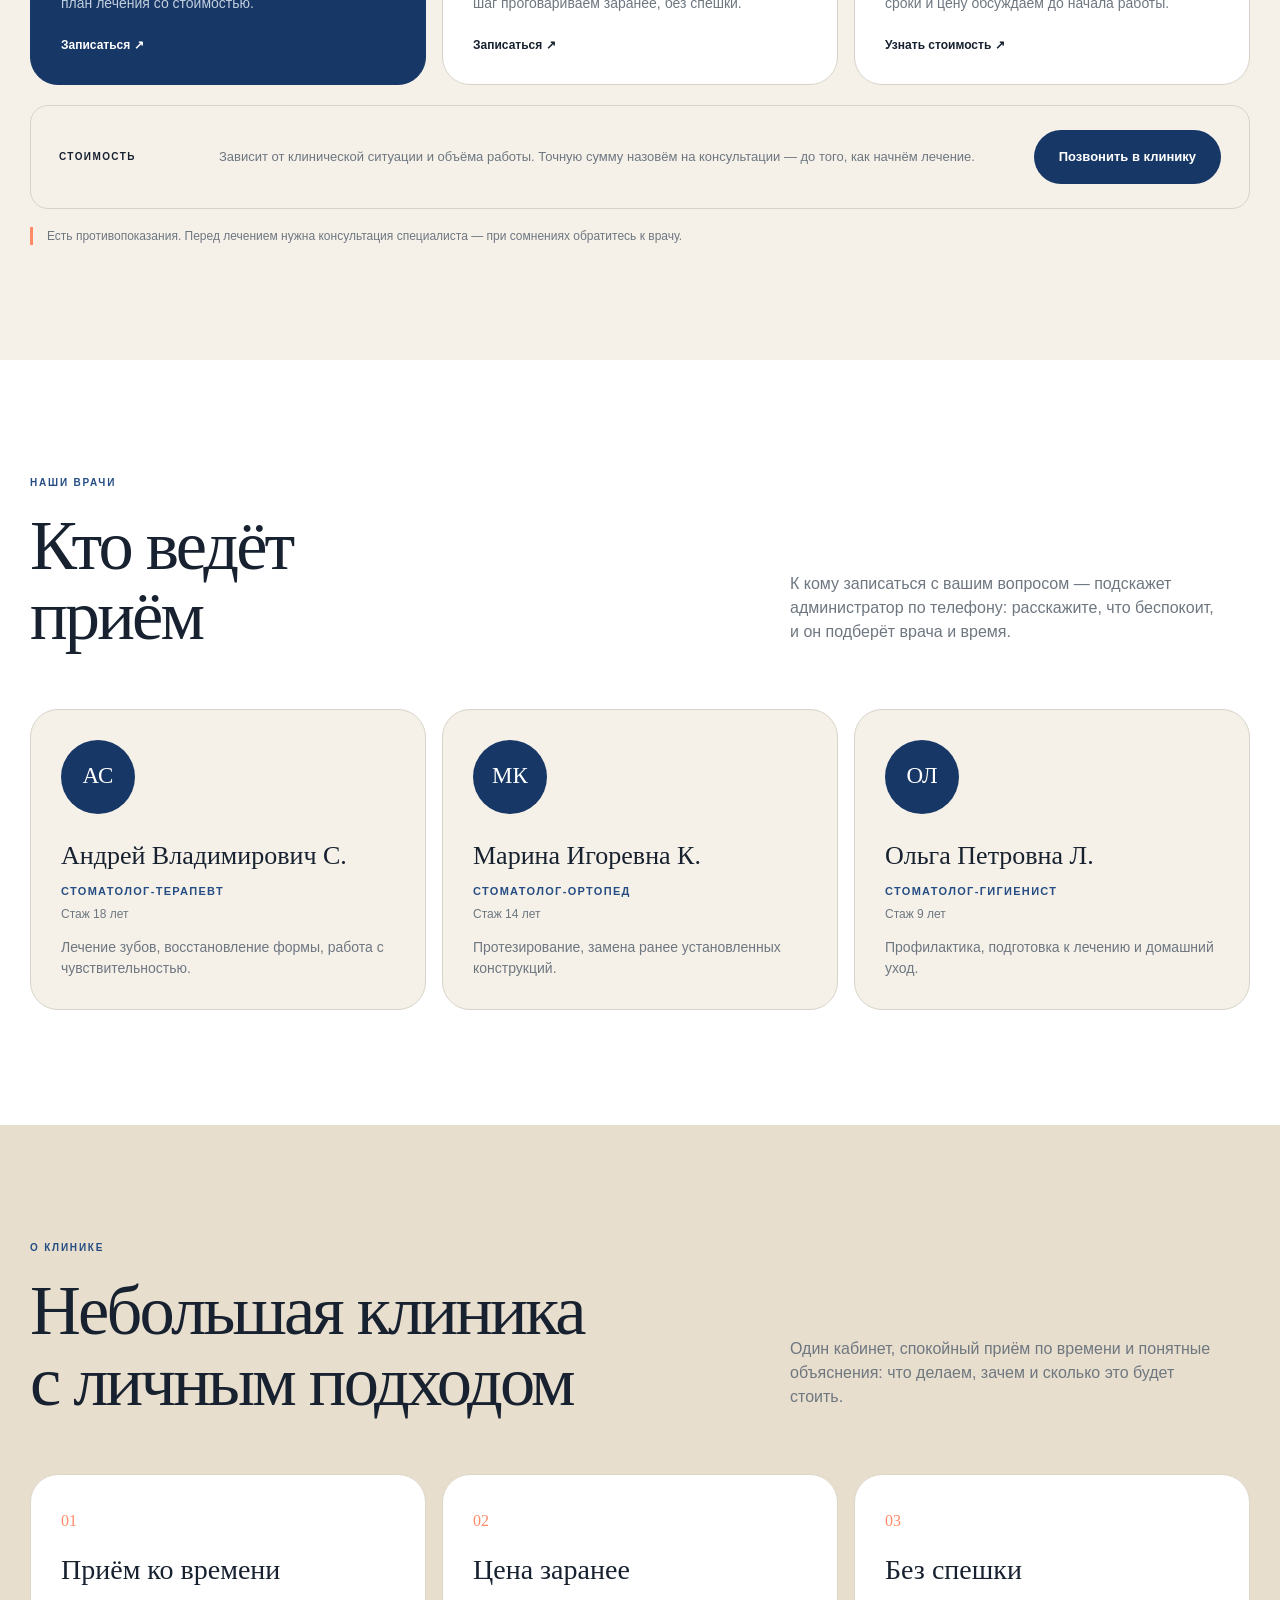
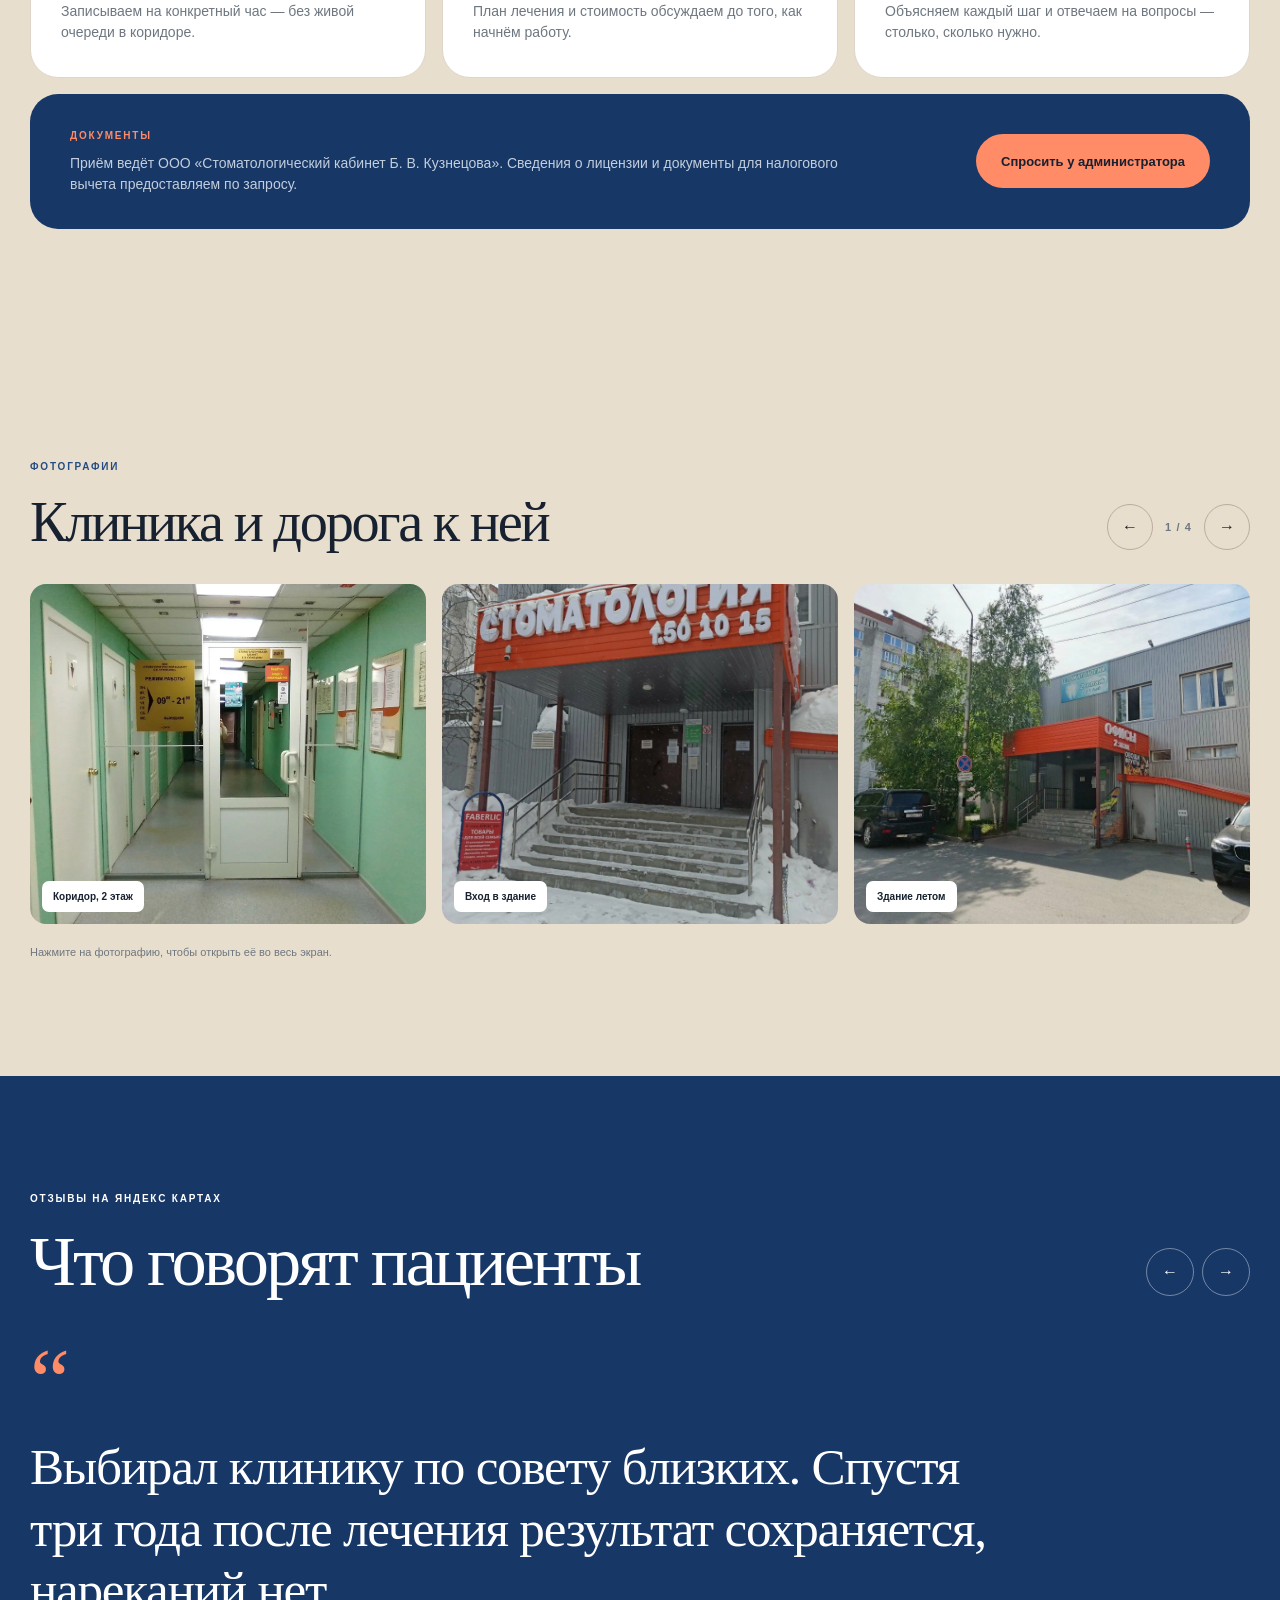
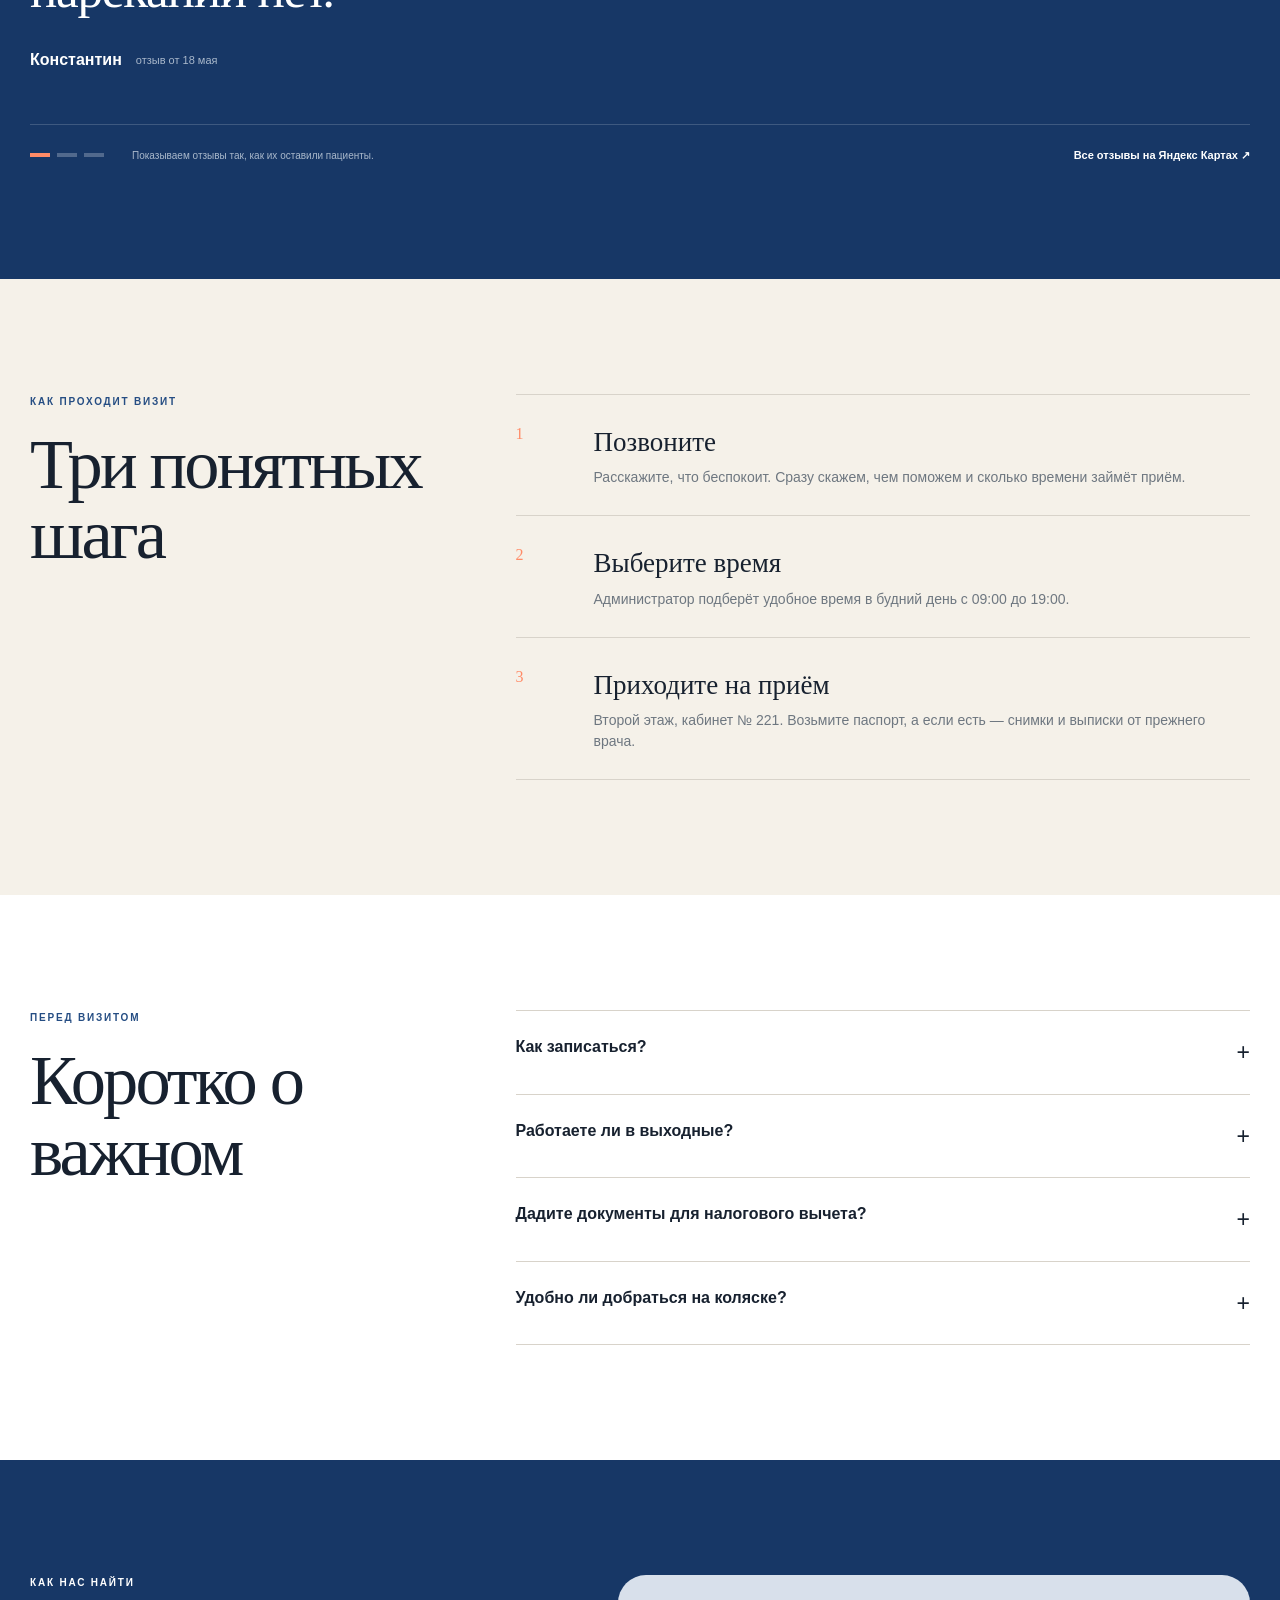
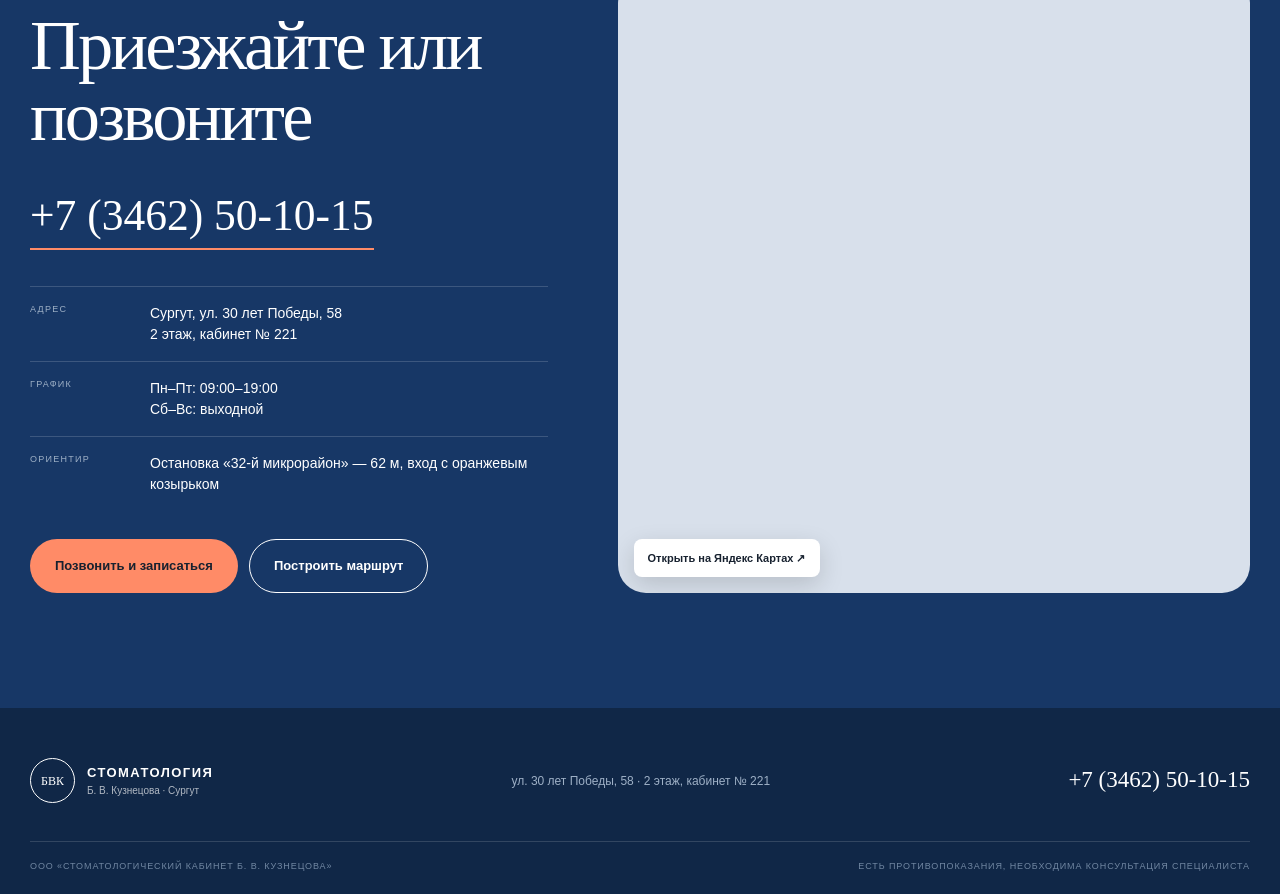
==== commit 8c60cd95: "Новое фото первого экрана и блок «О клинике» без картинок - hero-1.webp вместо фотографии кабинета, " ====
--- a/index.html
+++ b/index.html
@@ -22,9 +22,8 @@
   </header>
 
   <main id="main">
-    <!-- ДЕМОНСТРАЦИОННОЕ ФОТО (room-1.webp): заменить на съёмку кабинета клиники. -->
     <section class="hero">
-      <img class="hero-photo" src="assets/images/room-1.webp" alt="" width="1920" height="1072" fetchpriority="high">
+      <img class="hero-photo" src="assets/images/hero-1.webp" alt="" width="1672" height="941" fetchpriority="high">
       <div class="hero-veil" aria-hidden="true"></div>
       <div class="container hero-inner">
         <div class="hero-copy reveal">
@@ -77,13 +76,16 @@
     </section>
 
     <section class="section clinic" id="clinic">
-      <div class="container clinic-grid">
-        <div class="clinic-photo reveal">
-          <button class="photo" type="button" data-photo="0"><img src="assets/images/room-1.webp" alt="Светлый стоматологический кабинет с креслом" width="1920" height="1072" loading="lazy"><span>Кабинет № 221</span></button>
+      <div class="container">
+        <div class="heading-row reveal"><div><p class="eyebrow blue">О клинике</p><h2>Небольшая клиника<br>с личным подходом</h2></div><p>Один кабинет, спокойный приём по времени и понятные объяснения: что делаем, зачем и сколько это будет стоить.</p></div>
+        <div class="clinic-cards">
+          <article class="clinic-card reveal"><span class="care-num">01</span><h3>Приём ко времени</h3><p>Записываем на конкретный час — без живой очереди в коридоре.</p></article>
+          <article class="clinic-card reveal"><span class="care-num">02</span><h3>Цена заранее</h3><p>План лечения и стоимость обсуждаем до того, как начнём работу.</p></article>
+          <article class="clinic-card reveal"><span class="care-num">03</span><h3>Без спешки</h3><p>Объясняем каждый шаг и отвечаем на вопросы — столько, сколько нужно.</p></article>
         </div>
-        <div class="clinic-copy reveal"><p class="eyebrow blue">О клинике</p><h2>Небольшая клиника с личным подходом</h2><p class="lead">Один кабинет, спокойный приём по времени и понятные объяснения: что делаем, зачем и сколько это будет стоить.</p>
-          <ul class="clinic-points"><li><b>Приём ко времени</b><span>записываем на конкретный час, без живой очереди</span></li><li><b>Цена заранее</b><span>план и стоимость обсуждаем до начала лечения</span></li><li><b>Без спешки</b><span>объясняем каждый шаг и отвечаем на вопросы</span></li></ul>
-          <div class="source-note"><b>Документы</b><p>Приём ведёт ООО «Стоматологический кабинет Б. В. Кузнецова». Сведения о лицензии и документы для налогового вычета предоставляем по запросу — скажите об этом администратору.</p></div>
+        <div class="docs-band reveal">
+          <div><p class="eyebrow">Документы</p><p>Приём ведёт ООО «Стоматологический кабинет Б. В. Кузнецова». Сведения о лицензии и документы для налогового вычета предоставляем по запросу.</p></div>
+          <a class="button button-accent" href="tel:+73462501015">Спросить у администратора</a>
         </div>
       </div>
     </section>
@@ -92,10 +94,10 @@
       <div class="container">
         <div class="gallery-head reveal"><div><p class="eyebrow blue">Фотографии</p><h2>Клиника и дорога к ней</h2></div><div class="gallery-controls"><button class="gallery-prev" type="button" aria-label="Предыдущие фотографии">←</button><span class="gallery-counter" aria-live="polite">1 / 4</span><button class="gallery-next" type="button" aria-label="Следующие фотографии">→</button></div></div>
         <div class="gallery-track reveal" tabindex="0" role="group" aria-label="Фотографии клиники, листается стрелками">
-          <button class="photo-card" type="button" data-photo="1"><img src="assets/images/clinic-3.webp" alt="Коридор второго этажа и дверь кабинета № 221" width="1302" height="976" loading="lazy"><span>Коридор, 2 этаж</span></button>
-          <button class="photo-card" type="button" data-photo="2"><img src="assets/images/clinic-1.webp" alt="Вход в здание зимой" width="976" height="1302" loading="lazy"><span>Вход в здание</span></button>
-          <button class="photo-card" type="button" data-photo="3"><img src="assets/images/clinic-6.webp" alt="Здание с вывеской стоматологии летом" width="960" height="720" loading="lazy"><span>Здание летом</span></button>
-          <button class="photo-card" type="button" data-photo="4"><img src="assets/images/clinic-4.webp" alt="Вход со стороны двора и парковка" width="960" height="720" loading="lazy"><span>Вход со двора</span></button>
+          <button class="photo-card" type="button" data-photo="0"><img src="assets/images/clinic-3.webp" alt="Коридор второго этажа и дверь кабинета № 221" width="1302" height="976" loading="lazy"><span>Коридор, 2 этаж</span></button>
+          <button class="photo-card" type="button" data-photo="1"><img src="assets/images/clinic-1.webp" alt="Вход в здание зимой" width="976" height="1302" loading="lazy"><span>Вход в здание</span></button>
+          <button class="photo-card" type="button" data-photo="2"><img src="assets/images/clinic-6.webp" alt="Здание с вывеской стоматологии летом" width="960" height="720" loading="lazy"><span>Здание летом</span></button>
+          <button class="photo-card" type="button" data-photo="3"><img src="assets/images/clinic-4.webp" alt="Вход со стороны двора и парковка" width="960" height="720" loading="lazy"><span>Вход со двора</span></button>
         </div>
         <p class="gallery-hint">Нажмите на фотографию, чтобы открыть её во весь экран.</p>
       </div>
--- a/styles.css
+++ b/styles.css
@@ -1,18 +1,18 @@
 :root{--blue:#173766;--blue2:#254d83;--paper:#f5f1e9;--cream:#e8dece;--ink:#17212f;--muted:#6e7780;--coral:#ff8b67;--white:#fff;--line:#d8d3ca;--max:1220px;--radius:28px}
 *{box-sizing:border-box}html{scroll-behavior:smooth}body{margin:0;background:var(--paper);color:var(--ink);font-family:"Segoe UI",Arial,sans-serif;line-height:1.5;overflow-x:hidden}body.menu-open,body.lightbox-open{overflow:hidden}img{display:block;max-width:100%}a{color:inherit;text-decoration:none}button{font:inherit;color:inherit}.container{width:min(calc(100% - 48px),var(--max));margin-inline:auto}.skip-link{position:fixed;top:-80px;left:16px;background:var(--coral);padding:12px 18px;z-index:300;border-radius:8px}.skip-link:focus{top:12px}
 .site-header{position:fixed;z-index:100;inset:0 0 auto;color:#fff;border-bottom:1px solid rgba(255,255,255,.18);transition:.25s}.site-header.scrolled{background:rgba(23,55,102,.97);backdrop-filter:blur(12px)}.header-row{height:82px;display:flex;align-items:center;gap:30px}.logo{display:flex;align-items:center;gap:12px;min-width:max-content;line-height:1}.logo-sign{width:45px;height:45px;border-radius:50%;border:1px solid currentColor;display:grid;place-items:center;font-family:Georgia,serif;font-size:12px}.logo b{display:block;text-transform:uppercase;letter-spacing:.11em;font-size:13px}.logo small{display:block;margin-top:7px;font-size:10px;opacity:.67}.main-nav{display:flex;gap:27px;margin-left:auto;font-size:13px}.main-nav a{opacity:.75;transition:.2s}.main-nav a:hover{opacity:1;color:var(--coral)}.header-call{display:flex;flex-direction:column;align-items:flex-end}.header-call small{font-size:10px;opacity:.7}.header-call b{font-size:15px;margin-top:3px}.menu-toggle{display:none;width:44px;height:44px;background:none;border:0}.menu-toggle span{display:block;height:2px;background:currentColor;margin:7px 0}
-.hero{position:relative;isolation:isolate;display:flex;flex-direction:column;overflow:hidden;background:var(--blue);color:#fff;padding:150px 0 42px;min-height:min(100svh,900px)}.hero-photo{position:absolute;inset:0;z-index:-2;width:100%;height:100%;object-fit:cover;object-position:62% 58%}.hero-veil{position:absolute;inset:0;z-index:-1;background:linear-gradient(96deg,rgba(15,36,71,.97) 0%,rgba(17,41,79,.94) 20%,rgba(20,48,90,.82) 36%,rgba(23,55,102,.55) 52%,rgba(23,55,102,.24) 68%,rgba(23,55,102,.06) 84%,rgba(23,55,102,0) 100%),linear-gradient(180deg,rgba(10,24,47,.7) 0%,rgba(10,24,47,.12) 26%,rgba(10,24,47,.05) 52%,rgba(10,24,47,.62) 100%)}.hero-inner{position:relative;flex:1;display:flex;align-items:center}.eyebrow{text-transform:uppercase;letter-spacing:.18em;font-size:10px;font-weight:800;margin:0 0 20px}.eyebrow.blue{color:var(--blue2)}h1,h2{font-family:Georgia,"Times New Roman",serif;font-weight:400;letter-spacing:-.04em;line-height:1}.hero h1{font-size:clamp(52px,5.4vw,84px);margin:0 0 26px;text-shadow:0 2px 26px rgba(8,20,40,.35)}.hero h1 em{font-weight:400;color:var(--coral)}.hero-lead{font-size:18px;color:#c9d4e3;max-width:610px;margin-bottom:36px}.hero-actions{display:flex;align-items:center;gap:28px}.button{display:inline-flex;align-items:center;justify-content:center;min-height:54px;padding:0 24px;border-radius:999px;border:1px solid transparent;font-size:13px;font-weight:800;transition:.2s}.button:hover{transform:translateY(-2px)}.button-accent{background:var(--coral);color:var(--ink)}.button-dark{background:var(--blue);color:#fff}.button-outline{border-color:currentColor}.plain-link{display:inline-flex;gap:13px;align-items:center;padding:10px 0;border-bottom:1px solid currentColor;font-size:13px}.dark-link{color:var(--blue)}.hero-copy{max-width:620px}.hero-meta{position:relative;display:grid;grid-template-columns:repeat(3,1fr);gap:12px;margin-top:56px}.meta-card{display:flex;align-items:flex-start;gap:14px;padding:18px 22px;border-radius:18px;border:1px solid rgba(255,255,255,.2);background:rgba(11,27,52,.42);backdrop-filter:blur(14px);-webkit-backdrop-filter:blur(14px);transition:.25s}a.meta-card:hover{background:rgba(11,27,52,.62);border-color:rgba(255,138,103,.6);transform:translateY(-2px)}.meta-card svg{flex:none;width:24px;height:24px;margin-top:2px;fill:none;stroke:var(--coral);stroke-width:1.5;stroke-linecap:round;stroke-linejoin:round}.meta-card b{display:block;font-size:15px;letter-spacing:-.01em}.meta-card small{display:block;margin-top:5px;font-size:11px;line-height:1.45;color:#b8c4d4}
-.section{padding:115px 0}.heading-row{display:grid;grid-template-columns:1.2fr .8fr;gap:70px;align-items:end;margin-bottom:58px}.heading-row h2,.clinic-copy h2,.contacts-copy h2,.route-copy h2,.faq-heading h2{font-size:clamp(48px,5.5vw,78px);margin:0}.heading-row>p{max-width:430px;color:var(--muted);margin:0 0 7px}.care-grid{display:grid;grid-template-columns:repeat(3,1fr);gap:16px}.care-card{background:#fff;border-radius:var(--radius);overflow:hidden;display:flex;flex-direction:column;border:1px solid var(--line)}.care-card>img{width:100%;height:220px;object-fit:cover;transition:transform .5s}.care-card:hover>img{transform:scale(1.04)}.care-body{display:flex;flex-direction:column;flex:1;padding:26px 30px 30px}.care-card.dark{background:var(--blue);color:#fff;border-color:var(--blue)}.care-num{font-family:Georgia,serif;color:var(--coral)}.care-card h3{font-family:Georgia,serif;font-size:32px;font-weight:400;margin:14px 0 10px}.care-card p{color:var(--muted);font-size:14px;margin:0 0 22px}.care-card.dark p{color:#c2cedd}.care-card a{margin-top:auto;font-size:12px;font-weight:800}.price-note{display:grid;grid-template-columns:130px 1fr auto;align-items:center;gap:30px;margin-top:20px;padding:24px 28px;border:1px solid var(--line);border-radius:18px}.price-note>span{text-transform:uppercase;letter-spacing:.14em;font-size:10px;font-weight:800}.price-note p{margin:0;color:var(--muted);font-size:13px}.disclaimer{margin:18px 0 0;font-size:12px;color:var(--muted);border-left:3px solid var(--coral);padding-left:14px}
+.hero{position:relative;isolation:isolate;display:flex;flex-direction:column;overflow:hidden;background:var(--blue);color:#fff;padding:210px 0 46px;min-height:min(100svh,880px)}.hero-photo{position:absolute;inset:0;z-index:-2;width:100%;height:100%;object-fit:cover;object-position:58% 62%;filter:saturate(.55)}.hero-veil{position:absolute;inset:0;z-index:-1;background:linear-gradient(96deg,rgba(15,36,71,.97) 0%,rgba(17,41,79,.94) 20%,rgba(20,48,90,.82) 36%,rgba(23,55,102,.55) 52%,rgba(23,55,102,.26) 68%,rgba(23,55,102,.1) 84%,rgba(23,55,102,.04) 100%),linear-gradient(180deg,rgba(10,24,47,.7) 0%,rgba(10,24,47,.12) 26%,rgba(10,24,47,.05) 52%,rgba(10,24,47,.62) 100%)}.hero-inner{position:relative;flex:1;display:flex;align-items:center}.eyebrow{text-transform:uppercase;letter-spacing:.18em;font-size:10px;font-weight:800;margin:0 0 20px}.eyebrow.blue{color:var(--blue2)}h1,h2{font-family:Georgia,"Times New Roman",serif;font-weight:400;letter-spacing:-.04em;line-height:1}.hero h1{font-size:clamp(44px,4.4vw,70px);margin:0 0 26px;text-shadow:0 2px 26px rgba(8,20,40,.35)}.hero h1 em{font-weight:400;color:var(--coral)}.hero-lead{font-size:18px;color:#c9d4e3;max-width:610px;margin-bottom:32px}.hero-actions{display:flex;align-items:center;gap:28px}.button{display:inline-flex;align-items:center;justify-content:center;min-height:54px;padding:0 24px;border-radius:999px;border:1px solid transparent;font-size:13px;font-weight:800;transition:.2s}.button:hover{transform:translateY(-2px)}.button-accent{background:var(--coral);color:var(--ink)}.button-dark{background:var(--blue);color:#fff}.button-outline{border-color:currentColor}.plain-link{display:inline-flex;gap:13px;align-items:center;padding:10px 0;border-bottom:1px solid currentColor;font-size:13px}.dark-link{color:var(--blue)}.hero-copy{max-width:620px}.hero-meta{position:relative;display:grid;grid-template-columns:repeat(3,1fr);gap:12px;margin-top:46px}.meta-card{display:flex;align-items:flex-start;gap:14px;padding:18px 22px;border-radius:18px;border:1px solid rgba(255,255,255,.2);background:rgba(11,27,52,.42);backdrop-filter:blur(14px);-webkit-backdrop-filter:blur(14px);transition:.25s}a.meta-card:hover{background:rgba(11,27,52,.62);border-color:rgba(255,138,103,.6);transform:translateY(-2px)}.meta-card svg{flex:none;width:24px;height:24px;margin-top:2px;fill:none;stroke:var(--coral);stroke-width:1.5;stroke-linecap:round;stroke-linejoin:round}.meta-card b{display:block;font-size:15px;letter-spacing:-.01em}.meta-card small{display:block;margin-top:5px;font-size:11px;line-height:1.45;color:#b8c4d4}
+.section{padding:115px 0}.heading-row{display:grid;grid-template-columns:1.2fr .8fr;gap:70px;align-items:end;margin-bottom:58px}.heading-row h2,.contacts-copy h2,.route-copy h2,.faq-heading h2{font-size:clamp(48px,5.5vw,78px);margin:0}.heading-row>p{max-width:430px;color:var(--muted);margin:0 0 7px}.care-grid{display:grid;grid-template-columns:repeat(3,1fr);gap:16px}.care-card{background:#fff;border-radius:var(--radius);overflow:hidden;display:flex;flex-direction:column;border:1px solid var(--line)}.care-card>img{width:100%;height:220px;object-fit:cover;transition:transform .5s}.care-card:hover>img{transform:scale(1.04)}.care-body{display:flex;flex-direction:column;flex:1;padding:26px 30px 30px}.care-card.dark{background:var(--blue);color:#fff;border-color:var(--blue)}.care-num{font-family:Georgia,serif;color:var(--coral)}.care-card h3{font-family:Georgia,serif;font-size:32px;font-weight:400;margin:14px 0 10px}.care-card p{color:var(--muted);font-size:14px;margin:0 0 22px}.care-card.dark p{color:#c2cedd}.care-card a{margin-top:auto;font-size:12px;font-weight:800}.price-note{display:grid;grid-template-columns:130px 1fr auto;align-items:center;gap:30px;margin-top:20px;padding:24px 28px;border:1px solid var(--line);border-radius:18px}.price-note>span{text-transform:uppercase;letter-spacing:.14em;font-size:10px;font-weight:800}.price-note p{margin:0;color:var(--muted);font-size:13px}.disclaimer{margin:18px 0 0;font-size:12px;color:var(--muted);border-left:3px solid var(--coral);padding-left:14px}
 .doctors{background:#fff}.doctors-grid{display:grid;grid-template-columns:repeat(3,1fr);gap:16px}.doctor-card{background:var(--paper);border:1px solid var(--line);border-radius:var(--radius);padding:30px}.doctor-avatar{width:74px;height:74px;border-radius:50%;background:var(--blue);color:#fff;display:grid;place-items:center;font-family:Georgia,serif;font-size:23px;margin-bottom:22px}.doctor-card h3{font-family:Georgia,serif;font-size:26px;font-weight:400;margin:0 0 8px}.doctor-role{margin:0;font-size:11px;text-transform:uppercase;letter-spacing:.12em;font-weight:800;color:var(--blue2)}.doctor-exp{margin:6px 0 14px;font-size:12px;color:var(--muted)}.doctor-card p:last-child{margin:0;color:var(--muted);font-size:14px}
 .gallery{background:var(--cream)}.gallery-head{display:flex;justify-content:space-between;align-items:flex-end;gap:30px;margin-bottom:34px}.gallery-head h2{font-family:Georgia,"Times New Roman",serif;font-weight:400;letter-spacing:-.04em;line-height:1;font-size:clamp(40px,4.4vw,62px);margin:0}.gallery-controls{display:flex;align-items:center;gap:12px}.gallery-controls button{width:46px;height:46px;border-radius:50%;background:transparent;border:1px solid #b9ae9d;cursor:pointer}.gallery-counter{font-size:11px;font-weight:800;letter-spacing:.1em;color:var(--muted)}.gallery-track{display:grid;grid-auto-flow:column;grid-auto-columns:calc((100% - 32px)/3);gap:16px;overflow-x:auto;scroll-snap-type:x mandatory;scrollbar-width:none;padding-bottom:4px}.gallery-track::-webkit-scrollbar{display:none}.photo-card{scroll-snap-align:start;position:relative;border:0;padding:0;overflow:hidden;border-radius:16px;background:#ddd;cursor:zoom-in;height:340px}.photo-card img{width:100%;height:100%;object-fit:cover;transition:transform .4s}.photo-card:hover img{transform:scale(1.04)}.photo-card span{position:absolute;left:12px;bottom:12px;background:#fff;padding:8px 11px;border-radius:7px;font-size:10px;font-weight:800}.gallery-hint{margin:16px 0 0;font-size:11px;color:var(--muted)}
-.clinic{background:var(--cream)}.clinic-grid{display:grid;grid-template-columns:.9fr 1.1fr;gap:90px;align-items:center}.clinic-photo{height:560px}.clinic-photo .photo{width:100%;height:100%}.photo{position:relative;border:0;padding:0;overflow:hidden;background:#ddd;border-radius:12px;cursor:zoom-in}.photo img{width:100%;height:100%;object-fit:cover;transition:transform .4s}.photo:hover img{transform:scale(1.03)}.photo span{position:absolute;left:12px;bottom:12px;background:#fff;padding:8px 10px;border-radius:7px;font-size:10px;font-weight:800}.clinic-copy .lead{font-family:Georgia,serif;font-size:27px;line-height:1.3;color:var(--ink)}.clinic-points{list-style:none;margin:34px 0;padding:0;display:grid;gap:2px}.clinic-points li{display:grid;grid-template-columns:190px 1fr;gap:20px;align-items:baseline;padding:18px 0;border-top:1px solid #c7bdaf}.clinic-points li:last-child{border-bottom:1px solid #c7bdaf}.clinic-points b{font-family:Georgia,serif;font-size:23px;font-weight:400;color:var(--blue)}.clinic-points span{font-size:14px;color:var(--muted)}.source-note{border-left:3px solid var(--coral);padding-left:18px}.source-note b{text-transform:uppercase;letter-spacing:.12em;font-size:10px}.source-note p{color:var(--muted);font-size:13px;margin:6px 0 0}
+.clinic{background:var(--cream)}.clinic-cards{display:grid;grid-template-columns:repeat(3,1fr);gap:16px}.clinic-card{background:#fff;border:1px solid #ddd5c8;border-radius:var(--radius);padding:34px 30px}.clinic-card h3{font-family:Georgia,serif;font-size:28px;font-weight:400;margin:16px 0 10px}.clinic-card p{margin:0;color:var(--muted);font-size:14px}.docs-band{display:grid;grid-template-columns:1fr auto;gap:36px;align-items:center;margin-top:16px;padding:34px 40px;border-radius:var(--radius);background:var(--blue);color:#fff}.docs-band .eyebrow{margin-bottom:10px;color:var(--coral)}.docs-band p:last-child{margin:0;max-width:780px;font-size:14px;color:#c2cedd}
 .reviews{background:var(--blue);color:#fff}.heading-row.light{grid-template-columns:1fr auto}.heading-row.light h2{font-size:clamp(48px,5.5vw,78px)}.review-controls{display:flex;gap:8px}.review-controls button{width:48px;height:48px;border-radius:50%;background:transparent;border:1px solid rgba(255,255,255,.4);color:#fff;cursor:pointer}.review-stage{min-height:370px}.review-slide{display:none;max-width:980px}.review-slide.active{display:block}.quote{font-family:Georgia,serif;color:var(--coral);font-size:90px;line-height:.6}.review-slide>p{font-family:Georgia,serif;font-size:clamp(30px,4vw,53px);line-height:1.2;letter-spacing:-.025em;margin:28px 0}.review-slide footer{display:flex;gap:14px;align-items:center}.review-slide footer span{font-size:11px;color:#a9b8cb}.review-footer{display:grid;grid-template-columns:auto 1fr auto;gap:28px;align-items:center;border-top:1px solid rgba(255,255,255,.17);padding-top:22px}.review-footer>p{font-size:10px;color:#a9b8cb;margin:0}.review-footer>a{font-size:11px;font-weight:800}.review-dots{display:flex;gap:7px}.review-dots button{width:20px;height:4px;border:0;background:rgba(255,255,255,.25);padding:0}.review-dots button.active{background:var(--coral)}
 .route-grid{display:grid;grid-template-columns:.7fr 1.3fr;gap:90px}.steps{list-style:none;padding:0;margin:0}.steps li{display:grid;grid-template-columns:56px 1fr;gap:22px;padding:27px 0;border-top:1px solid var(--line)}.steps li:last-child{border-bottom:1px solid var(--line)}.steps>li>span{color:var(--coral);font-family:Georgia,serif}.steps h3{font-family:Georgia,serif;font-size:27px;font-weight:400;margin:0 0 5px}.steps p{margin:0;color:var(--muted);font-size:14px}
 .faq{background:#fff}.faq-grid{display:grid;grid-template-columns:.7fr 1.3fr;gap:90px}.faq-item{border-top:1px solid var(--line)}.faq-item:last-child{border-bottom:1px solid var(--line)}.faq-item button{width:100%;padding:24px 0;border:0;background:none;display:flex;justify-content:space-between;text-align:left;font-weight:800;cursor:pointer}.faq-item button i{font-style:normal;font-size:23px;font-weight:300;transition:.2s}.faq-item button[aria-expanded=true] i{transform:rotate(45deg)}.faq-answer{display:grid;grid-template-rows:0fr;transition:.3s}.faq-answer p{overflow:hidden;color:var(--muted);margin:0;padding-right:50px}.faq-item.open .faq-answer{grid-template-rows:1fr}.faq-item.open .faq-answer p{padding-bottom:24px}
 .contacts{background:var(--blue);color:#fff}.contacts-grid{display:grid;grid-template-columns:.9fr 1.1fr;gap:70px}.contacts-copy h2{margin-bottom:32px}.big-phone{display:inline-block;font-family:Georgia,serif;font-size:clamp(30px,3.4vw,48px);border-bottom:2px solid var(--coral);margin-bottom:36px}.contacts-copy dl{margin:0}.contacts-copy dl>div{display:grid;grid-template-columns:120px 1fr;padding:16px 0;border-top:1px solid rgba(255,255,255,.16)}.contacts-copy dt{font-size:9px;text-transform:uppercase;letter-spacing:.14em;color:#9eb0c6}.contacts-copy dd{margin:0;font-size:14px}.contact-buttons{display:flex;gap:11px;margin-top:28px}.map-wrap{position:relative;min-height:600px;border-radius:var(--radius);overflow:hidden;background:#d8e0eb}.map-wrap iframe{width:100%;height:100%;min-height:600px;border:0}.map-wrap>a{position:absolute;left:16px;bottom:16px;background:#fff;color:var(--ink);padding:11px 14px;border-radius:8px;font-size:11px;font-weight:800;box-shadow:0 8px 25px rgba(0,0,0,.15)}
 .site-footer{background:#102747;color:#fff;padding:50px 0 20px}.footer-top{display:flex;justify-content:space-between;align-items:center;gap:30px}.footer-top p{font-size:12px;color:#9eb0c6;margin:0}.footer-top>a:last-child{font-family:Georgia,serif;font-size:23px}.footer-bottom{margin-top:38px;padding-top:18px;border-top:1px solid rgba(255,255,255,.14);display:flex;justify-content:space-between;font-size:9px;text-transform:uppercase;letter-spacing:.1em;color:#7187a2}
 .lightbox{position:fixed;inset:0;z-index:300;background:rgba(8,16,29,.96);display:none;align-items:center;justify-content:center;padding:60px 90px;color:#fff}.lightbox.open{display:flex}.lightbox figure{margin:0;display:flex;flex-direction:column;align-items:center;max-width:1100px;max-height:92vh}.lightbox img{max-height:83vh;object-fit:contain}.lightbox figcaption{font-size:11px;color:#a9b8cb;margin-top:10px}.lightbox button{position:absolute;width:46px;height:46px;border-radius:50%;border:1px solid rgba(255,255,255,.4);background:transparent;color:#fff}.lightbox-close{right:22px;top:22px;font-size:25px}.lightbox-prev{left:22px;top:50%}.lightbox-next{right:22px;top:50%}.mobile-call{display:none}.reveal{opacity:0;transform:translateY(20px);transition:opacity .65s ease,transform .65s ease}.reveal.visible{opacity:1;transform:none}
-@media(max-width:1000px){.header-call{display:none}.hero-veil{background:linear-gradient(100deg,rgba(15,36,71,.97) 0%,rgba(18,43,82,.92) 30%,rgba(21,50,94,.72) 50%,rgba(23,55,102,.42) 70%,rgba(23,55,102,.18) 100%),linear-gradient(180deg,rgba(10,24,47,.72) 0%,rgba(10,24,47,.2) 30%,rgba(10,24,47,.7) 100%)}.hero-meta{grid-template-columns:1fr 1fr}.hero-meta .meta-card:last-child{grid-column:1/-1}.care-grid{grid-template-columns:1fr 1fr}.care-card:last-child{grid-column:1/-1}.doctors-grid{grid-template-columns:1fr 1fr}.doctors-grid article:last-child{grid-column:1/-1}.gallery-track{grid-auto-columns:calc((100% - 16px)/2)}.clinic-grid,.route-grid,.faq-grid,.contacts-grid{gap:48px}.review-slide>p{font-size:38px}}
-@media(max-width:760px){.container{width:min(calc(100% - 32px),var(--max))}.site-header{background:rgba(23,55,102,.97)}.header-row{height:68px}.menu-toggle{display:block;margin-left:auto}.main-nav{position:fixed;inset:68px 0 auto;background:var(--blue);display:flex;flex-direction:column;padding:25px 16px 34px;transform:translateY(-130%);opacity:0;pointer-events:none;transition:.3s;border-top:1px solid rgba(255,255,255,.15)}.main-nav.open{transform:none;opacity:1;pointer-events:auto}.main-nav a{font-family:Georgia,serif;font-size:28px}.hero{padding:120px 0 34px;min-height:min(100svh,760px)}.heading-row,.clinic-grid,.route-grid,.faq-grid,.contacts-grid{grid-template-columns:1fr;gap:38px}.hero h1{font-size:clamp(46px,13vw,68px)}.hero-lead{font-size:16px}.hero-inner{padding:38px 0}.hero-actions{align-items:flex-start;flex-direction:column;gap:10px}.hero-meta{grid-template-columns:1fr;margin-top:36px}.hero-meta .meta-card:last-child{grid-column:auto}.meta-card{padding:15px 18px}.clinic-points li{grid-template-columns:1fr;gap:4px}.section{padding:78px 0}.heading-row{margin-bottom:38px}.heading-row h2,.clinic-copy h2,.contacts-copy h2,.route-copy h2,.faq-heading h2{font-size:clamp(44px,13vw,62px)}.care-grid{grid-template-columns:1fr}.care-card:last-child{grid-column:auto}.care-card>img{height:200px}.price-note{grid-template-columns:1fr;gap:14px}.price-note .button{justify-self:start}.doctors-grid{grid-template-columns:1fr}.doctors-grid article:last-child{grid-column:auto}.gallery-head{flex-direction:column;align-items:flex-start;gap:20px}.gallery-track{grid-auto-columns:100%}.photo-card{height:300px}.clinic-photo{height:420px}.clinic-copy .lead{font-size:23px}.heading-row.light{grid-template-columns:1fr auto}.heading-row.light>div:first-child{grid-column:1/-1}.review-stage{min-height:430px}.review-slide>p{font-size:30px}.review-footer{grid-template-columns:1fr}.steps li{grid-template-columns:42px 1fr}.contact-buttons{flex-direction:column}.map-wrap,.map-wrap iframe{min-height:440px}.footer-top{flex-direction:column;align-items:flex-start}.footer-bottom{flex-direction:column;gap:8px}.mobile-call{display:flex;position:fixed;z-index:90;left:12px;right:12px;bottom:12px;align-items:center;justify-content:space-between;padding:11px 19px;background:var(--coral);color:var(--ink);border-radius:999px;box-shadow:0 12px 35px rgba(0,0,0,.25)}.mobile-call span{font-size:12px}.site-footer{padding-bottom:88px}.lightbox{padding:70px 14px 90px}.lightbox-prev,.lightbox-next{top:auto;bottom:22px}.lightbox-prev{left:calc(50% - 58px)}.lightbox-next{right:calc(50% - 58px)}}
-@media(max-width:430px){.logo b{font-size:11px}.hero{padding-bottom:26px}.meta-card small{font-size:10.5px}.clinic-photo{height:330px}.review-stage{min-height:470px}.contacts-copy dl>div{grid-template-columns:1fr;gap:5px}}
+@media(max-width:1000px){.header-call{display:none}.hero-veil{background:linear-gradient(100deg,rgba(15,36,71,.97) 0%,rgba(18,43,82,.92) 30%,rgba(21,50,94,.72) 50%,rgba(23,55,102,.42) 70%,rgba(23,55,102,.2) 100%),linear-gradient(180deg,rgba(10,24,47,.72) 0%,rgba(10,24,47,.2) 30%,rgba(10,24,47,.7) 100%)}.hero-meta{grid-template-columns:1fr 1fr}.hero-meta .meta-card:last-child{grid-column:1/-1}.care-grid{grid-template-columns:1fr 1fr}.care-card:last-child{grid-column:1/-1}.doctors-grid,.clinic-cards{grid-template-columns:1fr 1fr}.doctors-grid article:last-child,.clinic-cards article:last-child{grid-column:1/-1}.gallery-track{grid-auto-columns:calc((100% - 16px)/2)}.route-grid,.faq-grid,.contacts-grid{gap:48px}.review-slide>p{font-size:38px}}
+@media(max-width:760px){.container{width:min(calc(100% - 32px),var(--max))}.site-header{background:rgba(23,55,102,.97)}.header-row{height:68px}.menu-toggle{display:block;margin-left:auto}.main-nav{position:fixed;inset:68px 0 auto;background:var(--blue);display:flex;flex-direction:column;padding:25px 16px 34px;transform:translateY(-130%);opacity:0;pointer-events:none;transition:.3s;border-top:1px solid rgba(255,255,255,.15)}.main-nav.open{transform:none;opacity:1;pointer-events:auto}.main-nav a{font-family:Georgia,serif;font-size:28px}.hero{padding:120px 0 34px;min-height:min(100svh,760px)}.heading-row,.route-grid,.faq-grid,.contacts-grid{grid-template-columns:1fr;gap:38px}.hero h1{font-size:clamp(46px,13vw,68px)}.hero-lead{font-size:16px}.hero-inner{padding:38px 0}.hero-actions{align-items:flex-start;flex-direction:column;gap:10px}.hero-meta{grid-template-columns:1fr;margin-top:36px}.hero-meta .meta-card:last-child{grid-column:auto}.meta-card{padding:15px 18px}.clinic-points li{grid-template-columns:1fr;gap:4px}.section{padding:78px 0}.heading-row{margin-bottom:38px}.heading-row h2,.contacts-copy h2,.route-copy h2,.faq-heading h2{font-size:clamp(44px,13vw,62px)}.care-grid{grid-template-columns:1fr}.care-card:last-child{grid-column:auto}.care-card>img{height:200px}.price-note{grid-template-columns:1fr;gap:14px}.price-note .button{justify-self:start}.doctors-grid{grid-template-columns:1fr}.doctors-grid article:last-child{grid-column:auto}.gallery-head{flex-direction:column;align-items:flex-start;gap:20px}.gallery-track{grid-auto-columns:100%}.photo-card{height:300px}.clinic-cards{grid-template-columns:1fr}.docs-band{grid-template-columns:1fr;padding:28px}.docs-band .button{justify-self:start}.heading-row.light{grid-template-columns:1fr auto}.heading-row.light>div:first-child{grid-column:1/-1}.review-stage{min-height:430px}.review-slide>p{font-size:30px}.review-footer{grid-template-columns:1fr}.steps li{grid-template-columns:42px 1fr}.contact-buttons{flex-direction:column}.map-wrap,.map-wrap iframe{min-height:440px}.footer-top{flex-direction:column;align-items:flex-start}.footer-bottom{flex-direction:column;gap:8px}.mobile-call{display:flex;position:fixed;z-index:90;left:12px;right:12px;bottom:12px;align-items:center;justify-content:space-between;padding:11px 19px;background:var(--coral);color:var(--ink);border-radius:999px;box-shadow:0 12px 35px rgba(0,0,0,.25)}.mobile-call span{font-size:12px}.site-footer{padding-bottom:88px}.lightbox{padding:70px 14px 90px}.lightbox-prev,.lightbox-next{top:auto;bottom:22px}.lightbox-prev{left:calc(50% - 58px)}.lightbox-next{right:calc(50% - 58px)}}
+@media(max-width:430px){.logo b{font-size:11px}.hero{padding-bottom:26px}.meta-card small{font-size:10.5px}.review-stage{min-height:470px}.contacts-copy dl>div{grid-template-columns:1fr;gap:5px}}
 @media(prefers-reduced-motion:reduce){html{scroll-behavior:auto}*,*::before,*::after{animation-duration:.01ms!important;transition-duration:.01ms!important}.reveal{opacity:1;transform:none}}
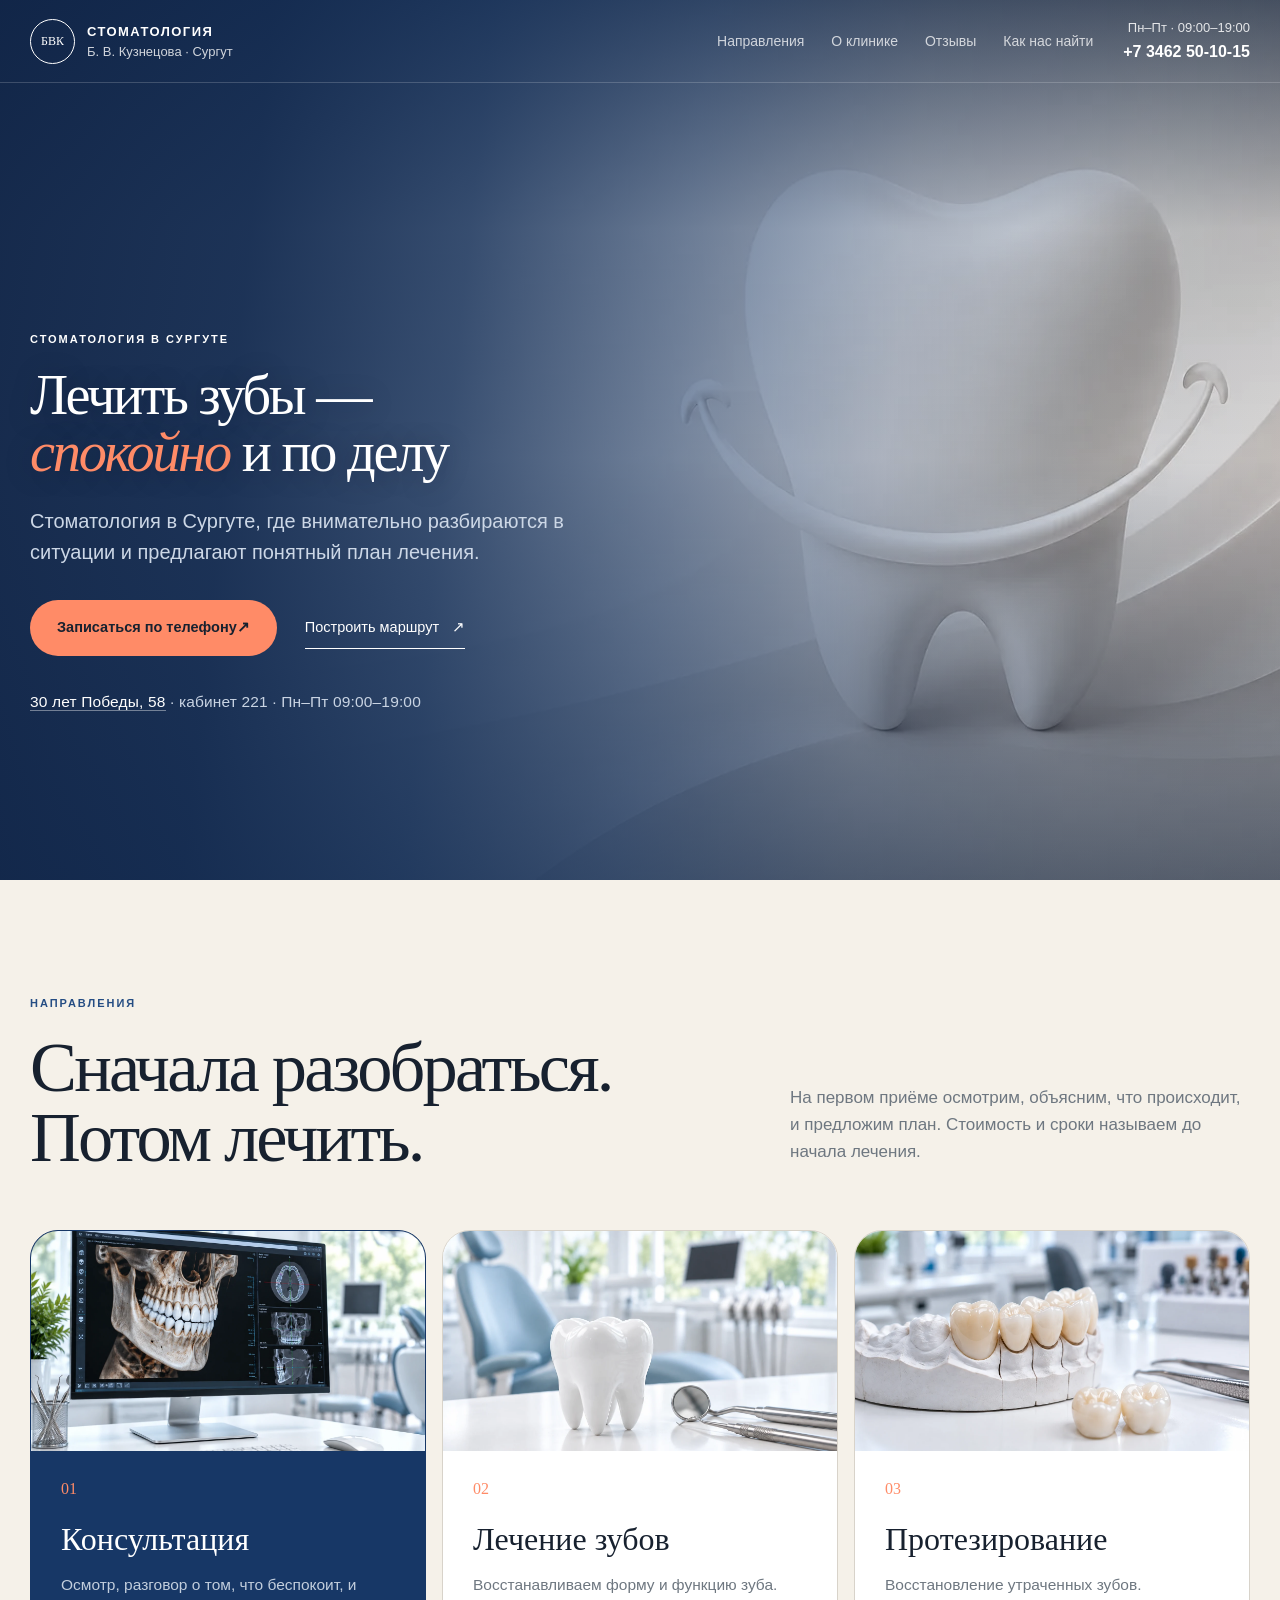
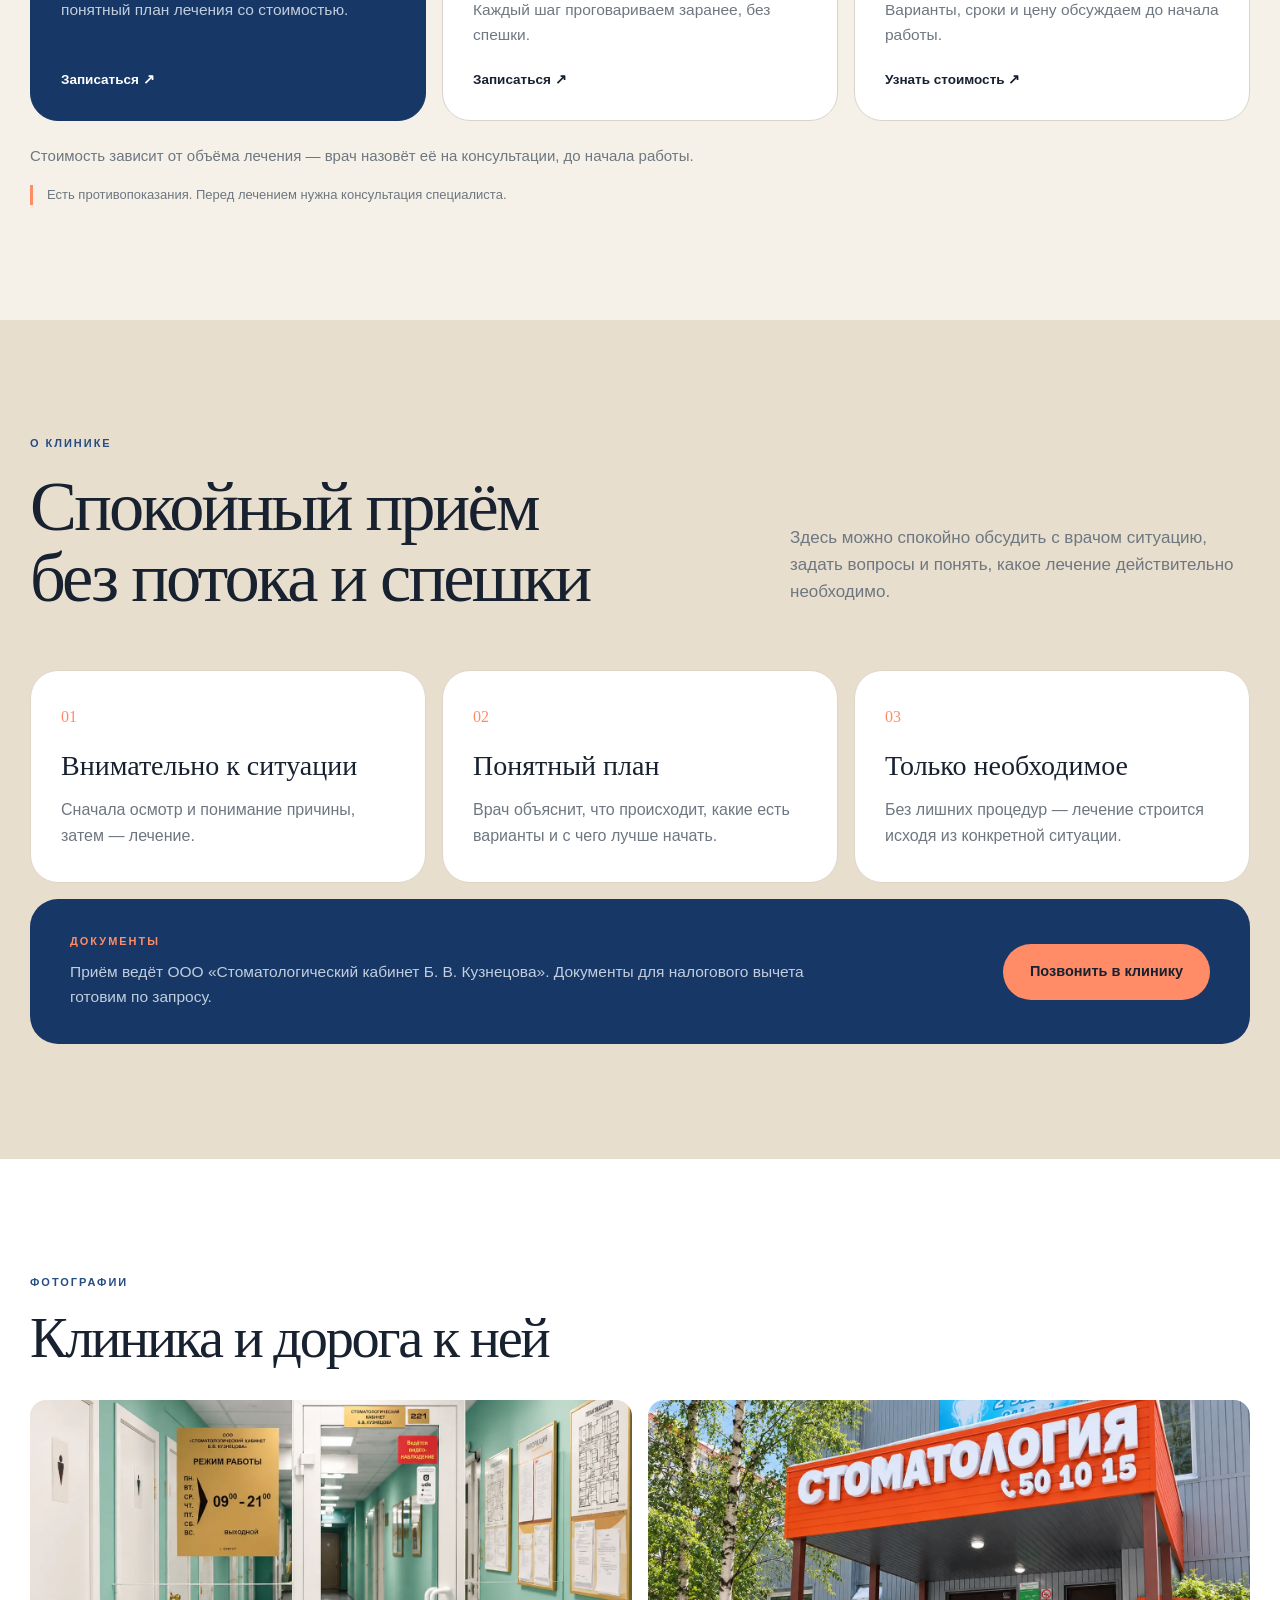
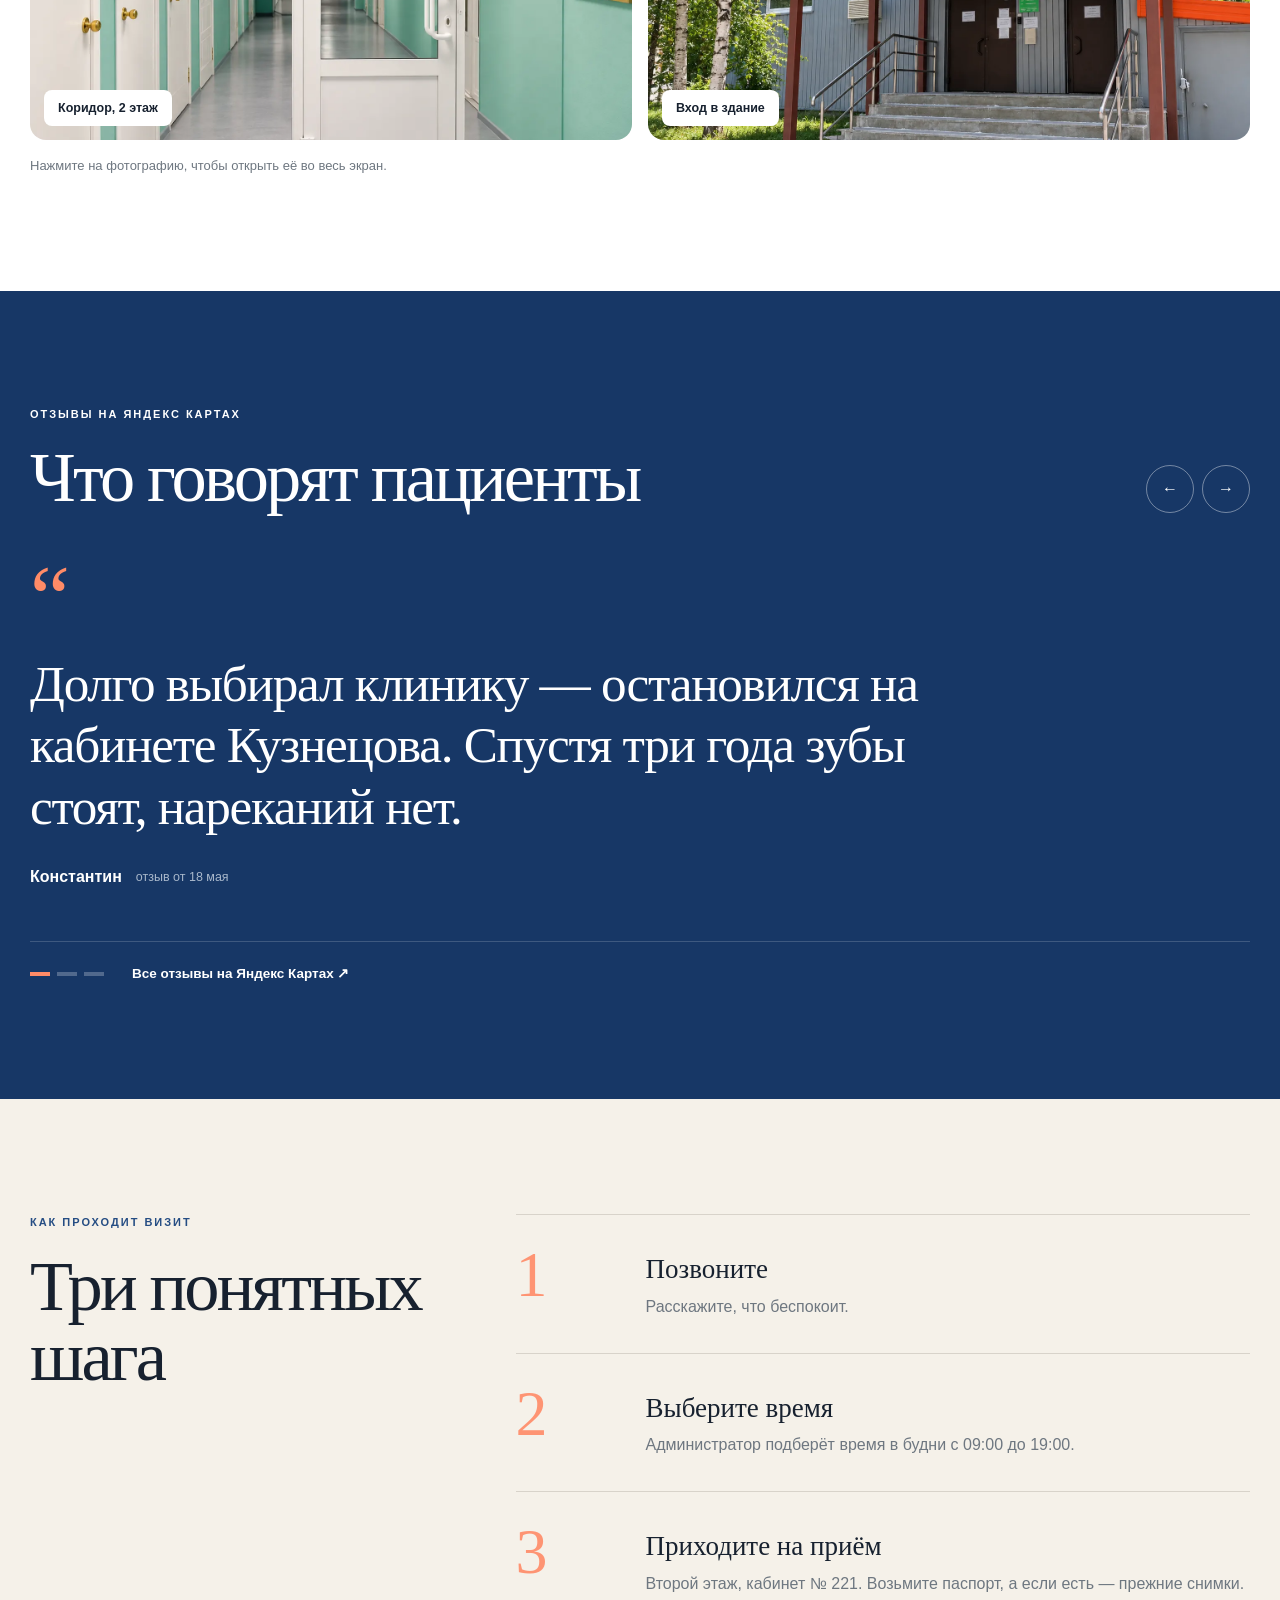
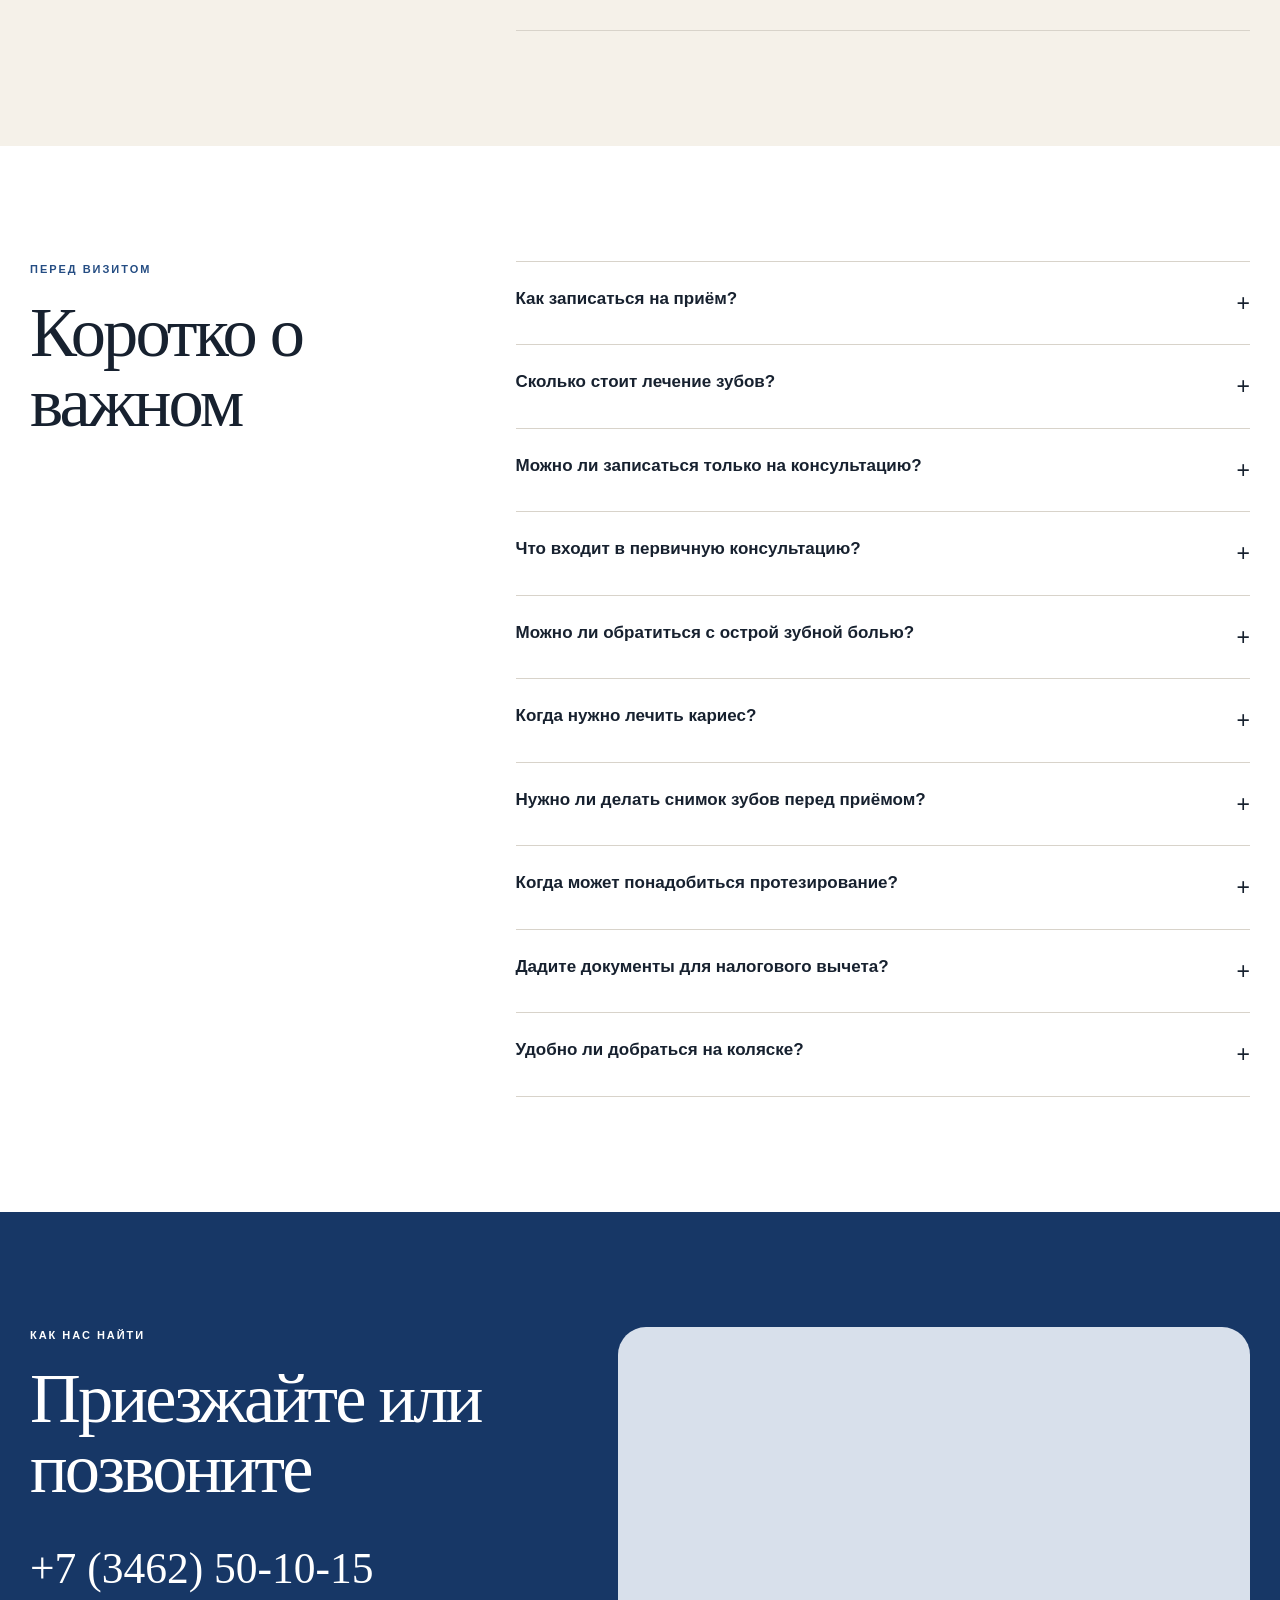
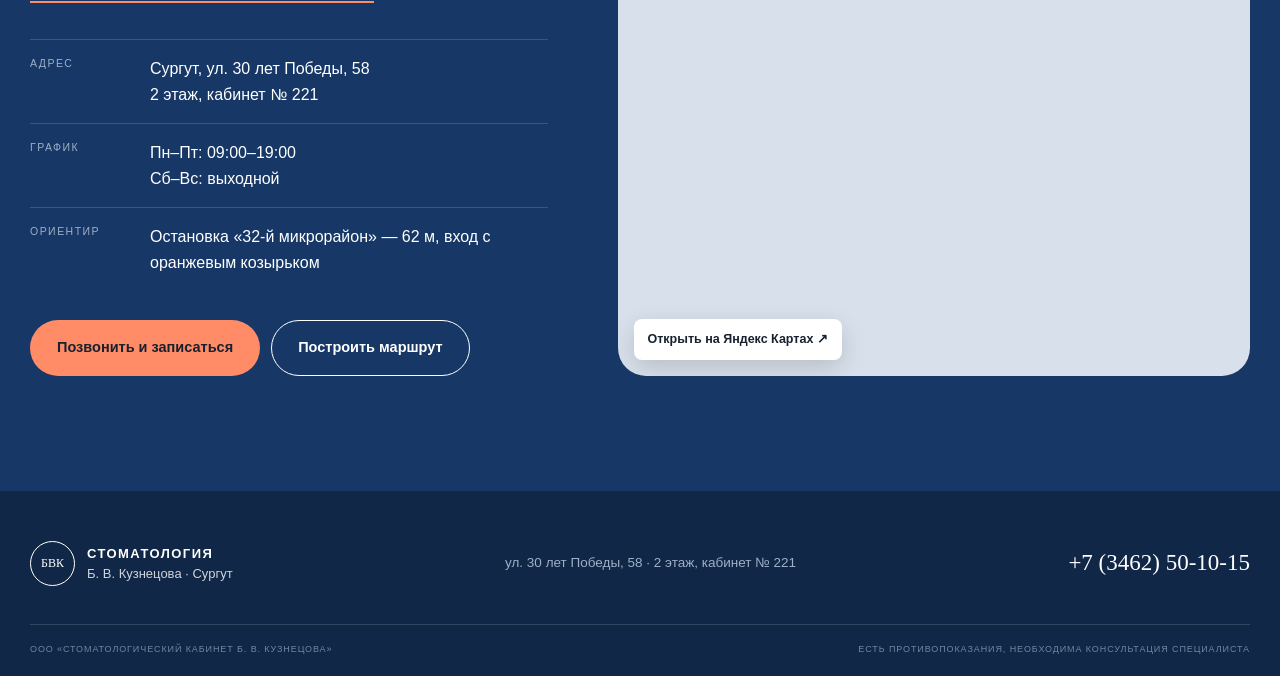
==== commit 696181ed: "Переписать тексты главной, убрать блок врачей, новые фото клиники - Первый экран: новый подзаголовок" ====
--- a/index.html
+++ b/index.html
@@ -3,7 +3,7 @@
 <head>
   <meta charset="utf-8">
   <meta name="viewport" content="width=device-width, initial-scale=1">
-  <meta name="description" content="Стоматологический кабинет Б. В. Кузнецова в Сургуте: лечение и протезирование зубов, приём по записи в будни. ул. 30 лет Победы, 58, 2 этаж, кабинет 221.">
+  <meta name="description" content="Стоматология Б. В. Кузнецова в Сургуте: лечение зубов, протезирование, консультация. Приём по записи в будни, ул. 30 лет Победы, 58, кабинет № 221.">
   <meta name="theme-color" content="#173766">
   <title>Стоматология Б. В. Кузнецова — Сургут</title>
   <link rel="icon" href="data:image/svg+xml,%3Csvg xmlns='http://www.w3.org/2000/svg' viewBox='0 0 32 32'%3E%3Crect width='32' height='32' rx='7' fill='%23173766'/%3E%3Ctext x='16' y='21' font-family='Georgia,serif' font-size='12' fill='%23fff' text-anchor='middle'%3EБВК%3C/text%3E%3C/svg%3E">
@@ -16,7 +16,7 @@
     <div class="container header-row">
       <a class="logo" href="#top" aria-label="Стоматология Б. В. Кузнецова — на главную"><span class="logo-sign">БВК</span><span><b>Стоматология</b><small>Б. В. Кузнецова · Сургут</small></span></a>
       <button class="menu-toggle" type="button" aria-expanded="false" aria-controls="nav" aria-label="Открыть меню"><span></span><span></span></button>
-      <nav id="nav" class="main-nav" aria-label="Основная навигация"><a href="#care">Направления</a><a href="#doctors">Врачи</a><a href="#clinic">О клинике</a><a href="#reviews">Отзывы</a><a href="#contacts">Как нас найти</a></nav>
+      <nav id="nav" class="main-nav" aria-label="Основная навигация"><a href="#care">Направления</a><a href="#clinic">О клинике</a><a href="#reviews">Отзывы</a><a href="#contacts">Как нас найти</a></nav>
       <a class="header-call" href="tel:+73462501015"><small>Пн–Пт · 09:00–19:00</small><b>+7 3462 50-10-15</b></a>
     </div>
   </header>
@@ -29,75 +29,48 @@
         <div class="hero-copy reveal">
           <p class="eyebrow">Стоматология в Сургуте</p>
           <h1>Лечить зубы —<br><em>спокойно</em> и по делу</h1>
-          <p class="hero-lead">Стоматологический кабинет Б. В. Кузнецова на улице 30 лет Победы. Принимаем по записи в будние дни — ко времени, без долгого ожидания в коридоре.</p>
+          <p class="hero-lead">Стоматология в Сургуте, где внимательно разбираются в ситуации и предлагают понятный план лечения.</p>
           <div class="hero-actions"><a class="button button-accent" href="tel:+73462501015">Записаться по телефону <span>↗</span></a><a class="plain-link" href="https://yandex.ru/maps/org/stomatologiya_b_v_kuznetsova/126343103693/" target="_blank" rel="noopener">Построить маршрут <span>↗</span></a></div>
+          <p class="hero-facts"><a href="https://yandex.ru/maps/org/stomatologiya_b_v_kuznetsova/126343103693/" target="_blank" rel="noopener">30 лет Победы, 58</a> · кабинет 221 · Пн–Пт 09:00–19:00</p>
         </div>
-      </div>
-      <div class="container hero-meta reveal">
-        <a class="meta-card" href="https://yandex.ru/maps/org/stomatologiya_b_v_kuznetsova/126343103693/" target="_blank" rel="noopener">
-          <svg viewBox="0 0 24 24" aria-hidden="true"><path d="M12 21s7-6.1 7-11a7 7 0 1 0-14 0c0 4.9 7 11 7 11Z"/><circle cx="12" cy="10" r="2.6"/></svg>
-          <span><b>ул. 30 лет Победы, 58</b><small>2 этаж, кабинет № 221 — построить маршрут</small></span>
-        </a>
-        <div class="meta-card">
-          <svg viewBox="0 0 24 24" aria-hidden="true"><circle cx="12" cy="12" r="8.5"/><path d="M12 7.2V12l3.2 2"/></svg>
-          <span><b>Будни 09:00–19:00</b><small>Суббота и воскресенье — выходные</small></span>
-        </div>
-        <a class="meta-card" href="tel:+73462501015">
-          <svg viewBox="0 0 24 24" aria-hidden="true"><rect x="3.8" y="5" width="16.4" height="15" rx="3"/><path d="M8 3.2v3.4M16 3.2v3.4M3.8 10h16.4"/></svg>
-          <span><b>Приём по записи</b><small>Позвоните — подберём удобное время</small></span>
-        </a>
       </div>
     </section>
 
     <section class="section care" id="care">
       <div class="container">
-        <div class="heading-row reveal"><div><p class="eyebrow blue">Направления</p><h2>Сначала разобраться.<br>Потом лечить.</h2></div><p>На первом приёме осмотрим, объясним, что происходит, и предложим план. Стоимость и сроки называем до начала лечения. Если нужной услуги в кабинете нет, честно скажем об этом и подскажем, куда обратиться.</p></div>
+        <div class="heading-row reveal"><div><p class="eyebrow blue">Направления</p><h2>Сначала разобраться.<br>Потом лечить.</h2></div><p>На первом приёме осмотрим, объясним, что происходит, и предложим план. Стоимость и сроки называем до начала лечения.</p></div>
         <!-- ДЕМОНСТРАЦИОННЫЕ ФОТО (consult-1, treatment-1, prosthetics-1): заменить на съёмку клиники. -->
         <div class="care-grid">
-          <article class="care-card dark reveal"><img src="assets/images/consult-1.webp" alt="Врач показывает пациентке снимок на экране" width="1920" height="1072" loading="lazy"><div class="care-body"><span class="care-num">01</span><h3>Консультация</h3><p>Осмотр, разговор о том, что беспокоит, и понятный план лечения со стоимостью.</p><a href="tel:+73462501015">Записаться ↗</a></div></article>
-          <article class="care-card reveal"><img src="assets/images/treatment-1.webp" alt="Врач-стоматолог на приёме с пациенткой" width="1920" height="1072" loading="lazy"><div class="care-body"><span class="care-num">02</span><h3>Лечение зубов</h3><p>Восстанавливаем форму и функцию зуба. Каждый шаг проговариваем заранее, без спешки.</p><a href="tel:+73462501015">Записаться ↗</a></div></article>
-          <article class="care-card reveal"><img src="assets/images/prosthetics-1.webp" alt="Зубной протез на имплантах" width="840" height="610" loading="lazy"><div class="care-body"><span class="care-num">03</span><h3>Протезирование</h3><p>Восстановление утраченных зубов. Варианты, сроки и цену обсуждаем до начала работы.</p><a href="tel:+73462501015">Узнать стоимость ↗</a></div></article>
+          <article class="care-card dark reveal"><img src="assets/images/consult-1.webp" alt="Компьютерная томограмма челюсти на мониторе в кабинете" width="1536" height="1024" loading="lazy"><div class="care-body"><span class="care-num">01</span><h3>Консультация</h3><p>Осмотр, разговор о том, что беспокоит, и понятный план лечения со стоимостью.</p><a href="tel:+73462501015">Записаться ↗</a></div></article>
+          <article class="care-card reveal"><img src="assets/images/treatment-1.webp" alt="Модель зуба и стоматологические инструменты в кабинете" width="1536" height="1024" loading="lazy"><div class="care-body"><span class="care-num">02</span><h3>Лечение зубов</h3><p>Восстанавливаем форму и функцию зуба. Каждый шаг проговариваем заранее, без спешки.</p><a href="tel:+73462501015">Записаться ↗</a></div></article>
+          <article class="care-card reveal"><img src="assets/images/prosthetics-1.webp" alt="Гипсовая модель челюсти с коронками" width="1536" height="1024" loading="lazy"><div class="care-body"><span class="care-num">03</span><h3>Протезирование</h3><p>Восстановление утраченных зубов. Варианты, сроки и цену обсуждаем до начала работы.</p><a href="tel:+73462501015">Узнать стоимость ↗</a></div></article>
         </div>
-        <div class="price-note reveal"><span>Стоимость</span><p>Зависит от клинической ситуации и объёма работы. Точную сумму назовём на консультации — до того, как начнём лечение.</p><a class="button button-dark" href="tel:+73462501015">Позвонить в клинику</a></div>
-        <p class="disclaimer reveal">Есть противопоказания. Перед лечением нужна консультация специалиста — при сомнениях обратитесь к врачу.</p>
-      </div>
-    </section>
-
-    <!-- ДЕМОНСТРАЦИОННЫЕ ДАННЫЕ: имена, специализации и стаж врачей условные, заменить на реальные после согласования с клиникой (см. SOURCE_NOTES.md). -->
-    <section class="section doctors" id="doctors">
-      <div class="container">
-        <div class="heading-row reveal"><div><p class="eyebrow blue">Наши врачи</p><h2>Кто ведёт<br>приём</h2></div><p>К кому записаться с вашим вопросом — подскажет администратор по телефону: расскажите, что беспокоит, и он подберёт врача и время.</p></div>
-        <div class="doctors-grid">
-          <article class="doctor-card reveal"><span class="doctor-avatar" aria-hidden="true">АС</span><h3>Андрей Владимирович С.</h3><p class="doctor-role">Стоматолог-терапевт</p><p class="doctor-exp">Стаж 18 лет</p><p>Лечение зубов, восстановление формы, работа с чувствительностью.</p></article>
-          <article class="doctor-card reveal"><span class="doctor-avatar" aria-hidden="true">МК</span><h3>Марина Игоревна К.</h3><p class="doctor-role">Стоматолог-ортопед</p><p class="doctor-exp">Стаж 14 лет</p><p>Протезирование, замена ранее установленных конструкций.</p></article>
-          <article class="doctor-card reveal"><span class="doctor-avatar" aria-hidden="true">ОЛ</span><h3>Ольга Петровна Л.</h3><p class="doctor-role">Стоматолог-гигиенист</p><p class="doctor-exp">Стаж 9 лет</p><p>Профилактика, подготовка к лечению и домашний уход.</p></article>
-        </div>
+        <p class="price-line reveal">Стоимость зависит от объёма лечения — врач назовёт её на консультации, до начала работы.</p>
+        <p class="disclaimer reveal">Есть противопоказания. Перед лечением нужна консультация специалиста.</p>
       </div>
     </section>
 
     <section class="section clinic" id="clinic">
       <div class="container">
-        <div class="heading-row reveal"><div><p class="eyebrow blue">О клинике</p><h2>Небольшая клиника<br>с личным подходом</h2></div><p>Один кабинет, спокойный приём по времени и понятные объяснения: что делаем, зачем и сколько это будет стоить.</p></div>
+        <div class="heading-row reveal"><div><p class="eyebrow blue">О клинике</p><h2>Спокойный приём<br>без потока и спешки</h2></div><p>Здесь можно спокойно обсудить с врачом ситуацию, задать вопросы и понять, какое лечение действительно необходимо.</p></div>
         <div class="clinic-cards">
-          <article class="clinic-card reveal"><span class="care-num">01</span><h3>Приём ко времени</h3><p>Записываем на конкретный час — без живой очереди в коридоре.</p></article>
-          <article class="clinic-card reveal"><span class="care-num">02</span><h3>Цена заранее</h3><p>План лечения и стоимость обсуждаем до того, как начнём работу.</p></article>
-          <article class="clinic-card reveal"><span class="care-num">03</span><h3>Без спешки</h3><p>Объясняем каждый шаг и отвечаем на вопросы — столько, сколько нужно.</p></article>
+          <article class="clinic-card reveal"><span class="care-num">01</span><h3>Внимательно к ситуации</h3><p>Сначала осмотр и понимание причины, затем — лечение.</p></article>
+          <article class="clinic-card reveal"><span class="care-num">02</span><h3>Понятный план</h3><p>Врач объяснит, что происходит, какие есть варианты и с чего лучше начать.</p></article>
+          <article class="clinic-card reveal"><span class="care-num">03</span><h3>Только необходимое</h3><p>Без лишних процедур — лечение строится исходя из конкретной ситуации.</p></article>
         </div>
         <div class="docs-band reveal">
-          <div><p class="eyebrow">Документы</p><p>Приём ведёт ООО «Стоматологический кабинет Б. В. Кузнецова». Сведения о лицензии и документы для налогового вычета предоставляем по запросу.</p></div>
-          <a class="button button-accent" href="tel:+73462501015">Спросить у администратора</a>
+          <div><p class="eyebrow">Документы</p><p>Приём ведёт ООО «Стоматологический кабинет Б. В. Кузнецова». Документы для налогового вычета готовим по запросу.</p></div>
+          <a class="button button-accent" href="tel:+73462501015">Позвонить в клинику</a>
         </div>
       </div>
     </section>
 
     <section class="section gallery" id="gallery">
       <div class="container">
-        <div class="gallery-head reveal"><div><p class="eyebrow blue">Фотографии</p><h2>Клиника и дорога к ней</h2></div><div class="gallery-controls"><button class="gallery-prev" type="button" aria-label="Предыдущие фотографии">←</button><span class="gallery-counter" aria-live="polite">1 / 4</span><button class="gallery-next" type="button" aria-label="Следующие фотографии">→</button></div></div>
-        <div class="gallery-track reveal" tabindex="0" role="group" aria-label="Фотографии клиники, листается стрелками">
-          <button class="photo-card" type="button" data-photo="0"><img src="assets/images/clinic-3.webp" alt="Коридор второго этажа и дверь кабинета № 221" width="1302" height="976" loading="lazy"><span>Коридор, 2 этаж</span></button>
-          <button class="photo-card" type="button" data-photo="1"><img src="assets/images/clinic-1.webp" alt="Вход в здание зимой" width="976" height="1302" loading="lazy"><span>Вход в здание</span></button>
-          <button class="photo-card" type="button" data-photo="2"><img src="assets/images/clinic-6.webp" alt="Здание с вывеской стоматологии летом" width="960" height="720" loading="lazy"><span>Здание летом</span></button>
-          <button class="photo-card" type="button" data-photo="3"><img src="assets/images/clinic-4.webp" alt="Вход со стороны двора и парковка" width="960" height="720" loading="lazy"><span>Вход со двора</span></button>
+        <div class="gallery-head reveal"><p class="eyebrow blue">Фотографии</p><h2>Клиника и дорога к ней</h2></div>
+        <div class="gallery-track reveal">
+          <button class="photo-card" type="button" data-photo="0"><img src="assets/images/gallery-1.webp" alt="Коридор второго этажа и дверь кабинета № 221" width="1448" height="1086" loading="lazy"><span>Коридор, 2 этаж</span></button>
+          <button class="photo-card" type="button" data-photo="1"><img src="assets/images/gallery-2.webp" alt="Вход в здание с вывеской «Стоматология»" width="1448" height="1086" loading="lazy"><span>Вход в здание</span></button>
         </div>
         <p class="gallery-hint">Нажмите на фотографию, чтобы открыть её во весь экран.</p>
       </div>
@@ -107,27 +80,33 @@
       <div class="container">
         <div class="heading-row light reveal"><div><p class="eyebrow">Отзывы на Яндекс Картах</p><h2>Что говорят пациенты</h2></div><div class="review-controls"><button class="review-prev" type="button" aria-label="Предыдущий отзыв">←</button><button class="review-next" type="button" aria-label="Следующий отзыв">→</button></div></div>
         <div class="review-stage reveal" aria-live="polite">
-          <article class="review-slide active"><div class="quote">“</div><p>Выбирал клинику по совету близких. Спустя три года после лечения результат сохраняется, нареканий нет.</p><footer><b>Константин</b><span>отзыв от 18 мая</span></footer></article>
-          <article class="review-slide"><div class="quote">“</div><p>Много лет прохожу здесь лечение и протезирование. Отмечу профессионализм врача, индивидуальный подход, вежливого администратора и приём без очереди.</p><footer><b>Татьяна Л.</b><span>отзыв от 5 марта 2024</span></footer></article>
-          <article class="review-slide"><div class="quote">“</div><p>Обратилась для удаления зуба, но услугу в клинике не получила и была направлена в другое учреждение.</p><footer><b>Альбина Линькова</b><span>отзыв от 31 марта</span></footer></article>
+          <article class="review-slide active"><div class="quote">“</div><p>Долго выбирал клинику — остановился на кабинете Кузнецова. Спустя три года зубы стоят, нареканий нет.</p><footer><b>Константин</b><span>отзыв от 18 мая</span></footer></article>
+          <article class="review-slide"><div class="quote">“</div><p>Много лет прохожу здесь лечение и протезирование. Высокий профессионализм врача, внимательное отношение, вежливый администратор.</p><footer><b>Татьяна Л.</b><span>отзыв от 5 марта 2024</span></footer></article>
+          <article class="review-slide"><div class="quote">“</div><p>Я не ожидал, что увижу свою улыбку — ту самую, что была. А мне её вернули.</p><footer><b>Максим Бабичев</b><span>отзыв от 12 июля 2024</span></footer></article>
         </div>
-        <div class="review-footer"><div class="review-dots" aria-label="Выбор отзыва"><button class="active" type="button" aria-label="Отзыв 1"></button><button type="button" aria-label="Отзыв 2"></button><button type="button" aria-label="Отзыв 3"></button></div><p>Показываем отзывы так, как их оставили пациенты.</p><a href="https://yandex.ru/maps/org/stomatologiya_b_v_kuznetsova/126343103693/" target="_blank" rel="noopener">Все отзывы на Яндекс Картах ↗</a></div>
+        <div class="review-footer"><div class="review-dots" aria-label="Выбор отзыва"><button class="active" type="button" aria-label="Отзыв 1"></button><button type="button" aria-label="Отзыв 2"></button><button type="button" aria-label="Отзыв 3"></button></div><a href="https://yandex.ru/maps/org/stomatologiya_b_v_kuznetsova/126343103693/" target="_blank" rel="noopener">Все отзывы на Яндекс Картах ↗</a></div>
       </div>
     </section>
 
     <section class="section route">
       <div class="container route-grid">
         <div class="route-copy reveal"><p class="eyebrow blue">Как проходит визит</p><h2>Три понятных шага</h2></div>
-        <ol class="steps"><li class="reveal"><span>1</span><div><h3>Позвоните</h3><p>Расскажите, что беспокоит. Сразу скажем, чем поможем и сколько времени займёт приём.</p></div></li><li class="reveal"><span>2</span><div><h3>Выберите время</h3><p>Администратор подберёт удобное время в будний день с 09:00 до 19:00.</p></div></li><li class="reveal"><span>3</span><div><h3>Приходите на приём</h3><p>Второй этаж, кабинет № 221. Возьмите паспорт, а если есть — снимки и выписки от прежнего врача.</p></div></li></ol>
+        <ol class="steps"><li class="reveal"><span>1</span><div><h3>Позвоните</h3><p>Расскажите, что беспокоит.</p></div></li><li class="reveal"><span>2</span><div><h3>Выберите время</h3><p>Администратор подберёт время в будни с 09:00 до 19:00.</p></div></li><li class="reveal"><span>3</span><div><h3>Приходите на приём</h3><p>Второй этаж, кабинет № 221. Возьмите паспорт, а если есть — прежние снимки.</p></div></li></ol>
       </div>
     </section>
 
     <section class="section faq" id="faq">
       <div class="container faq-grid"><div class="faq-heading reveal"><p class="eyebrow blue">Перед визитом</p><h2>Коротко о важном</h2></div><div class="accordion">
-        <article class="faq-item reveal"><button type="button" aria-expanded="false"><span>Как записаться?</span><i>+</i></button><div class="faq-answer"><p>Позвоните по номеру +7 (3462) 50-10-15 в рабочие часы. Онлайн-записи пока нет: администратор подберёт время в разговоре.</p></div></article>
-        <article class="faq-item reveal"><button type="button" aria-expanded="false"><span>Работаете ли в выходные?</span><i>+</i></button><div class="faq-answer"><p>Принимаем в будни с 09:00 до 19:00. Суббота и воскресенье — выходные.</p></div></article>
-        <article class="faq-item reveal"><button type="button" aria-expanded="false"><span>Дадите документы для налогового вычета?</span><i>+</i></button><div class="faq-answer"><p>Документы для вычета готовим по запросу. Предупредите администратора при записи, чтобы всё было готово к визиту.</p></div></article>
-        <article class="faq-item reveal"><button type="button" aria-expanded="false"><span>Удобно ли добраться на коляске?</span><i>+</i></button><div class="faq-answer"><p>Кабинет на втором этаже, вход в здание — по ступеням, без пандуса. Позвоните заранее, если нужна помощь: подскажем, как удобнее попасть на приём.</p></div></article>
+        <article class="faq-item reveal"><button type="button" aria-expanded="false"><span>Как записаться на приём?</span><i>+</i></button><div class="faq-answer"><p>Позвоните по номеру +7 (3462) 50-10-15 в рабочие часы — администратор подберёт удобное время.</p></div></article>
+        <article class="faq-item reveal"><button type="button" aria-expanded="false"><span>Сколько стоит лечение зубов?</span><i>+</i></button><div class="faq-answer"><p>Стоимость зависит от состояния зубов, объёма лечения и выбранного метода. Точную стоимость врач определит после осмотра и составления плана лечения.</p></div></article>
+        <article class="faq-item reveal"><button type="button" aria-expanded="false"><span>Можно ли записаться только на консультацию?</span><i>+</i></button><div class="faq-answer"><p>Да. На консультации врач проведёт осмотр, оценит состояние зубов и полости рта, ответит на вопросы и при необходимости предложит дальнейший план лечения.</p></div></article>
+        <article class="faq-item reveal"><button type="button" aria-expanded="false"><span>Что входит в первичную консультацию?</span><i>+</i></button><div class="faq-answer"><p>Первичный приём обычно включает осмотр и обсуждение жалоб. При необходимости врач рекомендует дополнительную диагностику, после чего определяет дальнейшую тактику лечения.</p></div></article>
+        <article class="faq-item reveal"><button type="button" aria-expanded="false"><span>Можно ли обратиться с острой зубной болью?</span><i>+</i></button><div class="faq-answer"><p>Да, при острой боли лучше обратиться к стоматологу как можно раньше. Возможность приёма зависит от расписания врача, поэтому предварительно свяжитесь с клиникой.</p></div></article>
+        <article class="faq-item reveal"><button type="button" aria-expanded="false"><span>Когда нужно лечить кариес?</span><i>+</i></button><div class="faq-answer"><p>Кариес желательно лечить на ранней стадии, не дожидаясь сильной боли. Чем раньше обнаружена проблема, тем меньше объём лечения обычно требуется.</p></div></article>
+        <article class="faq-item reveal"><button type="button" aria-expanded="false"><span>Нужно ли делать снимок зубов перед приёмом?</span><i>+</i></button><div class="faq-answer"><p>Заранее делать снимок самостоятельно не обязательно. После осмотра врач определит, нужна ли дополнительная диагностика и какой именно снимок потребуется.</p></div></article>
+        <article class="faq-item reveal"><button type="button" aria-expanded="false"><span>Когда может понадобиться протезирование?</span><i>+</i></button><div class="faq-answer"><p>Протезирование может потребоваться при значительном разрушении или отсутствии зубов. Подходящий способ восстановления врач подбирает индивидуально после осмотра.</p></div></article>
+        <article class="faq-item reveal"><button type="button" aria-expanded="false"><span>Дадите документы для налогового вычета?</span><i>+</i></button><div class="faq-answer"><p>Готовим по запросу. Предупредите администратора при записи, чтобы всё было готово к визиту.</p></div></article>
+        <article class="faq-item reveal"><button type="button" aria-expanded="false"><span>Удобно ли добраться на коляске?</span><i>+</i></button><div class="faq-answer"><p>Кабинет на втором этаже, вход в здание — по ступеням, без пандуса. Позвоните заранее, если нужна помощь.</p></div></article>
       </div></div>
     </section>
 
@@ -141,7 +120,7 @@
 
   <footer class="site-footer"><div class="container footer-top"><a class="logo" href="#top"><span class="logo-sign">БВК</span><span><b>Стоматология</b><small>Б. В. Кузнецова · Сургут</small></span></a><p>ул. 30 лет Победы, 58 · 2 этаж, кабинет № 221</p><a href="tel:+73462501015">+7 (3462) 50-10-15</a></div><div class="container footer-bottom"><span>ООО «Стоматологический кабинет Б. В. Кузнецова»</span><span>Есть противопоказания, необходима консультация специалиста</span></div></footer>
 
-  <div class="lightbox" role="dialog" aria-modal="true" aria-hidden="true" aria-label="Просмотр фотографии"><button class="lightbox-close" type="button" aria-label="Закрыть">×</button><button class="lightbox-prev" type="button" aria-label="Предыдущая фотография">←</button><figure><img src="assets/images/clinic-1.webp" alt=""><figcaption></figcaption></figure><button class="lightbox-next" type="button" aria-label="Следующая фотография">→</button></div>
+  <div class="lightbox" role="dialog" aria-modal="true" aria-hidden="true" aria-label="Просмотр фотографии"><button class="lightbox-close" type="button" aria-label="Закрыть">×</button><button class="lightbox-prev" type="button" aria-label="Предыдущая фотография">←</button><figure><img src="assets/images/gallery-1.webp" alt=""><figcaption></figcaption></figure><button class="lightbox-next" type="button" aria-label="Следующая фотография">→</button></div>
   <a class="mobile-call" href="tel:+73462501015"><span>Записаться</span><b>50-10-15</b></a>
 </body>
 </html>
--- a/styles.css
+++ b/styles.css
@@ -1,18 +1,19 @@
 :root{--blue:#173766;--blue2:#254d83;--paper:#f5f1e9;--cream:#e8dece;--ink:#17212f;--muted:#6e7780;--coral:#ff8b67;--white:#fff;--line:#d8d3ca;--max:1220px;--radius:28px}
 *{box-sizing:border-box}html{scroll-behavior:smooth}body{margin:0;background:var(--paper);color:var(--ink);font-family:"Segoe UI",Arial,sans-serif;line-height:1.5;overflow-x:hidden}body.menu-open,body.lightbox-open{overflow:hidden}img{display:block;max-width:100%}a{color:inherit;text-decoration:none}button{font:inherit;color:inherit}.container{width:min(calc(100% - 48px),var(--max));margin-inline:auto}.skip-link{position:fixed;top:-80px;left:16px;background:var(--coral);padding:12px 18px;z-index:300;border-radius:8px}.skip-link:focus{top:12px}
-.site-header{position:fixed;z-index:100;inset:0 0 auto;color:#fff;border-bottom:1px solid rgba(255,255,255,.18);transition:.25s}.site-header.scrolled{background:rgba(23,55,102,.97);backdrop-filter:blur(12px)}.header-row{height:82px;display:flex;align-items:center;gap:30px}.logo{display:flex;align-items:center;gap:12px;min-width:max-content;line-height:1}.logo-sign{width:45px;height:45px;border-radius:50%;border:1px solid currentColor;display:grid;place-items:center;font-family:Georgia,serif;font-size:12px}.logo b{display:block;text-transform:uppercase;letter-spacing:.11em;font-size:13px}.logo small{display:block;margin-top:7px;font-size:10px;opacity:.67}.main-nav{display:flex;gap:27px;margin-left:auto;font-size:13px}.main-nav a{opacity:.75;transition:.2s}.main-nav a:hover{opacity:1;color:var(--coral)}.header-call{display:flex;flex-direction:column;align-items:flex-end}.header-call small{font-size:10px;opacity:.7}.header-call b{font-size:15px;margin-top:3px}.menu-toggle{display:none;width:44px;height:44px;background:none;border:0}.menu-toggle span{display:block;height:2px;background:currentColor;margin:7px 0}
-.hero{position:relative;isolation:isolate;display:flex;flex-direction:column;overflow:hidden;background:var(--blue);color:#fff;padding:210px 0 46px;min-height:min(100svh,880px)}.hero-photo{position:absolute;inset:0;z-index:-2;width:100%;height:100%;object-fit:cover;object-position:58% 62%;filter:saturate(.55)}.hero-veil{position:absolute;inset:0;z-index:-1;background:linear-gradient(96deg,rgba(15,36,71,.97) 0%,rgba(17,41,79,.94) 20%,rgba(20,48,90,.82) 36%,rgba(23,55,102,.55) 52%,rgba(23,55,102,.26) 68%,rgba(23,55,102,.1) 84%,rgba(23,55,102,.04) 100%),linear-gradient(180deg,rgba(10,24,47,.7) 0%,rgba(10,24,47,.12) 26%,rgba(10,24,47,.05) 52%,rgba(10,24,47,.62) 100%)}.hero-inner{position:relative;flex:1;display:flex;align-items:center}.eyebrow{text-transform:uppercase;letter-spacing:.18em;font-size:10px;font-weight:800;margin:0 0 20px}.eyebrow.blue{color:var(--blue2)}h1,h2{font-family:Georgia,"Times New Roman",serif;font-weight:400;letter-spacing:-.04em;line-height:1}.hero h1{font-size:clamp(44px,4.4vw,70px);margin:0 0 26px;text-shadow:0 2px 26px rgba(8,20,40,.35)}.hero h1 em{font-weight:400;color:var(--coral)}.hero-lead{font-size:18px;color:#c9d4e3;max-width:610px;margin-bottom:32px}.hero-actions{display:flex;align-items:center;gap:28px}.button{display:inline-flex;align-items:center;justify-content:center;min-height:54px;padding:0 24px;border-radius:999px;border:1px solid transparent;font-size:13px;font-weight:800;transition:.2s}.button:hover{transform:translateY(-2px)}.button-accent{background:var(--coral);color:var(--ink)}.button-dark{background:var(--blue);color:#fff}.button-outline{border-color:currentColor}.plain-link{display:inline-flex;gap:13px;align-items:center;padding:10px 0;border-bottom:1px solid currentColor;font-size:13px}.dark-link{color:var(--blue)}.hero-copy{max-width:620px}.hero-meta{position:relative;display:grid;grid-template-columns:repeat(3,1fr);gap:12px;margin-top:46px}.meta-card{display:flex;align-items:flex-start;gap:14px;padding:18px 22px;border-radius:18px;border:1px solid rgba(255,255,255,.2);background:rgba(11,27,52,.42);backdrop-filter:blur(14px);-webkit-backdrop-filter:blur(14px);transition:.25s}a.meta-card:hover{background:rgba(11,27,52,.62);border-color:rgba(255,138,103,.6);transform:translateY(-2px)}.meta-card svg{flex:none;width:24px;height:24px;margin-top:2px;fill:none;stroke:var(--coral);stroke-width:1.5;stroke-linecap:round;stroke-linejoin:round}.meta-card b{display:block;font-size:15px;letter-spacing:-.01em}.meta-card small{display:block;margin-top:5px;font-size:11px;line-height:1.45;color:#b8c4d4}
-.section{padding:115px 0}.heading-row{display:grid;grid-template-columns:1.2fr .8fr;gap:70px;align-items:end;margin-bottom:58px}.heading-row h2,.contacts-copy h2,.route-copy h2,.faq-heading h2{font-size:clamp(48px,5.5vw,78px);margin:0}.heading-row>p{max-width:430px;color:var(--muted);margin:0 0 7px}.care-grid{display:grid;grid-template-columns:repeat(3,1fr);gap:16px}.care-card{background:#fff;border-radius:var(--radius);overflow:hidden;display:flex;flex-direction:column;border:1px solid var(--line)}.care-card>img{width:100%;height:220px;object-fit:cover;transition:transform .5s}.care-card:hover>img{transform:scale(1.04)}.care-body{display:flex;flex-direction:column;flex:1;padding:26px 30px 30px}.care-card.dark{background:var(--blue);color:#fff;border-color:var(--blue)}.care-num{font-family:Georgia,serif;color:var(--coral)}.care-card h3{font-family:Georgia,serif;font-size:32px;font-weight:400;margin:14px 0 10px}.care-card p{color:var(--muted);font-size:14px;margin:0 0 22px}.care-card.dark p{color:#c2cedd}.care-card a{margin-top:auto;font-size:12px;font-weight:800}.price-note{display:grid;grid-template-columns:130px 1fr auto;align-items:center;gap:30px;margin-top:20px;padding:24px 28px;border:1px solid var(--line);border-radius:18px}.price-note>span{text-transform:uppercase;letter-spacing:.14em;font-size:10px;font-weight:800}.price-note p{margin:0;color:var(--muted);font-size:13px}.disclaimer{margin:18px 0 0;font-size:12px;color:var(--muted);border-left:3px solid var(--coral);padding-left:14px}
-.doctors{background:#fff}.doctors-grid{display:grid;grid-template-columns:repeat(3,1fr);gap:16px}.doctor-card{background:var(--paper);border:1px solid var(--line);border-radius:var(--radius);padding:30px}.doctor-avatar{width:74px;height:74px;border-radius:50%;background:var(--blue);color:#fff;display:grid;place-items:center;font-family:Georgia,serif;font-size:23px;margin-bottom:22px}.doctor-card h3{font-family:Georgia,serif;font-size:26px;font-weight:400;margin:0 0 8px}.doctor-role{margin:0;font-size:11px;text-transform:uppercase;letter-spacing:.12em;font-weight:800;color:var(--blue2)}.doctor-exp{margin:6px 0 14px;font-size:12px;color:var(--muted)}.doctor-card p:last-child{margin:0;color:var(--muted);font-size:14px}
-.gallery{background:var(--cream)}.gallery-head{display:flex;justify-content:space-between;align-items:flex-end;gap:30px;margin-bottom:34px}.gallery-head h2{font-family:Georgia,"Times New Roman",serif;font-weight:400;letter-spacing:-.04em;line-height:1;font-size:clamp(40px,4.4vw,62px);margin:0}.gallery-controls{display:flex;align-items:center;gap:12px}.gallery-controls button{width:46px;height:46px;border-radius:50%;background:transparent;border:1px solid #b9ae9d;cursor:pointer}.gallery-counter{font-size:11px;font-weight:800;letter-spacing:.1em;color:var(--muted)}.gallery-track{display:grid;grid-auto-flow:column;grid-auto-columns:calc((100% - 32px)/3);gap:16px;overflow-x:auto;scroll-snap-type:x mandatory;scrollbar-width:none;padding-bottom:4px}.gallery-track::-webkit-scrollbar{display:none}.photo-card{scroll-snap-align:start;position:relative;border:0;padding:0;overflow:hidden;border-radius:16px;background:#ddd;cursor:zoom-in;height:340px}.photo-card img{width:100%;height:100%;object-fit:cover;transition:transform .4s}.photo-card:hover img{transform:scale(1.04)}.photo-card span{position:absolute;left:12px;bottom:12px;background:#fff;padding:8px 11px;border-radius:7px;font-size:10px;font-weight:800}.gallery-hint{margin:16px 0 0;font-size:11px;color:var(--muted)}
-.clinic{background:var(--cream)}.clinic-cards{display:grid;grid-template-columns:repeat(3,1fr);gap:16px}.clinic-card{background:#fff;border:1px solid #ddd5c8;border-radius:var(--radius);padding:34px 30px}.clinic-card h3{font-family:Georgia,serif;font-size:28px;font-weight:400;margin:16px 0 10px}.clinic-card p{margin:0;color:var(--muted);font-size:14px}.docs-band{display:grid;grid-template-columns:1fr auto;gap:36px;align-items:center;margin-top:16px;padding:34px 40px;border-radius:var(--radius);background:var(--blue);color:#fff}.docs-band .eyebrow{margin-bottom:10px;color:var(--coral)}.docs-band p:last-child{margin:0;max-width:780px;font-size:14px;color:#c2cedd}
-.reviews{background:var(--blue);color:#fff}.heading-row.light{grid-template-columns:1fr auto}.heading-row.light h2{font-size:clamp(48px,5.5vw,78px)}.review-controls{display:flex;gap:8px}.review-controls button{width:48px;height:48px;border-radius:50%;background:transparent;border:1px solid rgba(255,255,255,.4);color:#fff;cursor:pointer}.review-stage{min-height:370px}.review-slide{display:none;max-width:980px}.review-slide.active{display:block}.quote{font-family:Georgia,serif;color:var(--coral);font-size:90px;line-height:.6}.review-slide>p{font-family:Georgia,serif;font-size:clamp(30px,4vw,53px);line-height:1.2;letter-spacing:-.025em;margin:28px 0}.review-slide footer{display:flex;gap:14px;align-items:center}.review-slide footer span{font-size:11px;color:#a9b8cb}.review-footer{display:grid;grid-template-columns:auto 1fr auto;gap:28px;align-items:center;border-top:1px solid rgba(255,255,255,.17);padding-top:22px}.review-footer>p{font-size:10px;color:#a9b8cb;margin:0}.review-footer>a{font-size:11px;font-weight:800}.review-dots{display:flex;gap:7px}.review-dots button{width:20px;height:4px;border:0;background:rgba(255,255,255,.25);padding:0}.review-dots button.active{background:var(--coral)}
-.route-grid{display:grid;grid-template-columns:.7fr 1.3fr;gap:90px}.steps{list-style:none;padding:0;margin:0}.steps li{display:grid;grid-template-columns:56px 1fr;gap:22px;padding:27px 0;border-top:1px solid var(--line)}.steps li:last-child{border-bottom:1px solid var(--line)}.steps>li>span{color:var(--coral);font-family:Georgia,serif}.steps h3{font-family:Georgia,serif;font-size:27px;font-weight:400;margin:0 0 5px}.steps p{margin:0;color:var(--muted);font-size:14px}
-.faq{background:#fff}.faq-grid{display:grid;grid-template-columns:.7fr 1.3fr;gap:90px}.faq-item{border-top:1px solid var(--line)}.faq-item:last-child{border-bottom:1px solid var(--line)}.faq-item button{width:100%;padding:24px 0;border:0;background:none;display:flex;justify-content:space-between;text-align:left;font-weight:800;cursor:pointer}.faq-item button i{font-style:normal;font-size:23px;font-weight:300;transition:.2s}.faq-item button[aria-expanded=true] i{transform:rotate(45deg)}.faq-answer{display:grid;grid-template-rows:0fr;transition:.3s}.faq-answer p{overflow:hidden;color:var(--muted);margin:0;padding-right:50px}.faq-item.open .faq-answer{grid-template-rows:1fr}.faq-item.open .faq-answer p{padding-bottom:24px}
-.contacts{background:var(--blue);color:#fff}.contacts-grid{display:grid;grid-template-columns:.9fr 1.1fr;gap:70px}.contacts-copy h2{margin-bottom:32px}.big-phone{display:inline-block;font-family:Georgia,serif;font-size:clamp(30px,3.4vw,48px);border-bottom:2px solid var(--coral);margin-bottom:36px}.contacts-copy dl{margin:0}.contacts-copy dl>div{display:grid;grid-template-columns:120px 1fr;padding:16px 0;border-top:1px solid rgba(255,255,255,.16)}.contacts-copy dt{font-size:9px;text-transform:uppercase;letter-spacing:.14em;color:#9eb0c6}.contacts-copy dd{margin:0;font-size:14px}.contact-buttons{display:flex;gap:11px;margin-top:28px}.map-wrap{position:relative;min-height:600px;border-radius:var(--radius);overflow:hidden;background:#d8e0eb}.map-wrap iframe{width:100%;height:100%;min-height:600px;border:0}.map-wrap>a{position:absolute;left:16px;bottom:16px;background:#fff;color:var(--ink);padding:11px 14px;border-radius:8px;font-size:11px;font-weight:800;box-shadow:0 8px 25px rgba(0,0,0,.15)}
-.site-footer{background:#102747;color:#fff;padding:50px 0 20px}.footer-top{display:flex;justify-content:space-between;align-items:center;gap:30px}.footer-top p{font-size:12px;color:#9eb0c6;margin:0}.footer-top>a:last-child{font-family:Georgia,serif;font-size:23px}.footer-bottom{margin-top:38px;padding-top:18px;border-top:1px solid rgba(255,255,255,.14);display:flex;justify-content:space-between;font-size:9px;text-transform:uppercase;letter-spacing:.1em;color:#7187a2}
-.lightbox{position:fixed;inset:0;z-index:300;background:rgba(8,16,29,.96);display:none;align-items:center;justify-content:center;padding:60px 90px;color:#fff}.lightbox.open{display:flex}.lightbox figure{margin:0;display:flex;flex-direction:column;align-items:center;max-width:1100px;max-height:92vh}.lightbox img{max-height:83vh;object-fit:contain}.lightbox figcaption{font-size:11px;color:#a9b8cb;margin-top:10px}.lightbox button{position:absolute;width:46px;height:46px;border-radius:50%;border:1px solid rgba(255,255,255,.4);background:transparent;color:#fff}.lightbox-close{right:22px;top:22px;font-size:25px}.lightbox-prev{left:22px;top:50%}.lightbox-next{right:22px;top:50%}.mobile-call{display:none}.reveal{opacity:0;transform:translateY(20px);transition:opacity .65s ease,transform .65s ease}.reveal.visible{opacity:1;transform:none}
-@media(max-width:1000px){.header-call{display:none}.hero-veil{background:linear-gradient(100deg,rgba(15,36,71,.97) 0%,rgba(18,43,82,.92) 30%,rgba(21,50,94,.72) 50%,rgba(23,55,102,.42) 70%,rgba(23,55,102,.2) 100%),linear-gradient(180deg,rgba(10,24,47,.72) 0%,rgba(10,24,47,.2) 30%,rgba(10,24,47,.7) 100%)}.hero-meta{grid-template-columns:1fr 1fr}.hero-meta .meta-card:last-child{grid-column:1/-1}.care-grid{grid-template-columns:1fr 1fr}.care-card:last-child{grid-column:1/-1}.doctors-grid,.clinic-cards{grid-template-columns:1fr 1fr}.doctors-grid article:last-child,.clinic-cards article:last-child{grid-column:1/-1}.gallery-track{grid-auto-columns:calc((100% - 16px)/2)}.route-grid,.faq-grid,.contacts-grid{gap:48px}.review-slide>p{font-size:38px}}
-@media(max-width:760px){.container{width:min(calc(100% - 32px),var(--max))}.site-header{background:rgba(23,55,102,.97)}.header-row{height:68px}.menu-toggle{display:block;margin-left:auto}.main-nav{position:fixed;inset:68px 0 auto;background:var(--blue);display:flex;flex-direction:column;padding:25px 16px 34px;transform:translateY(-130%);opacity:0;pointer-events:none;transition:.3s;border-top:1px solid rgba(255,255,255,.15)}.main-nav.open{transform:none;opacity:1;pointer-events:auto}.main-nav a{font-family:Georgia,serif;font-size:28px}.hero{padding:120px 0 34px;min-height:min(100svh,760px)}.heading-row,.route-grid,.faq-grid,.contacts-grid{grid-template-columns:1fr;gap:38px}.hero h1{font-size:clamp(46px,13vw,68px)}.hero-lead{font-size:16px}.hero-inner{padding:38px 0}.hero-actions{align-items:flex-start;flex-direction:column;gap:10px}.hero-meta{grid-template-columns:1fr;margin-top:36px}.hero-meta .meta-card:last-child{grid-column:auto}.meta-card{padding:15px 18px}.clinic-points li{grid-template-columns:1fr;gap:4px}.section{padding:78px 0}.heading-row{margin-bottom:38px}.heading-row h2,.contacts-copy h2,.route-copy h2,.faq-heading h2{font-size:clamp(44px,13vw,62px)}.care-grid{grid-template-columns:1fr}.care-card:last-child{grid-column:auto}.care-card>img{height:200px}.price-note{grid-template-columns:1fr;gap:14px}.price-note .button{justify-self:start}.doctors-grid{grid-template-columns:1fr}.doctors-grid article:last-child{grid-column:auto}.gallery-head{flex-direction:column;align-items:flex-start;gap:20px}.gallery-track{grid-auto-columns:100%}.photo-card{height:300px}.clinic-cards{grid-template-columns:1fr}.docs-band{grid-template-columns:1fr;padding:28px}.docs-band .button{justify-self:start}.heading-row.light{grid-template-columns:1fr auto}.heading-row.light>div:first-child{grid-column:1/-1}.review-stage{min-height:430px}.review-slide>p{font-size:30px}.review-footer{grid-template-columns:1fr}.steps li{grid-template-columns:42px 1fr}.contact-buttons{flex-direction:column}.map-wrap,.map-wrap iframe{min-height:440px}.footer-top{flex-direction:column;align-items:flex-start}.footer-bottom{flex-direction:column;gap:8px}.mobile-call{display:flex;position:fixed;z-index:90;left:12px;right:12px;bottom:12px;align-items:center;justify-content:space-between;padding:11px 19px;background:var(--coral);color:var(--ink);border-radius:999px;box-shadow:0 12px 35px rgba(0,0,0,.25)}.mobile-call span{font-size:12px}.site-footer{padding-bottom:88px}.lightbox{padding:70px 14px 90px}.lightbox-prev,.lightbox-next{top:auto;bottom:22px}.lightbox-prev{left:calc(50% - 58px)}.lightbox-next{right:calc(50% - 58px)}}
-@media(max-width:430px){.logo b{font-size:11px}.hero{padding-bottom:26px}.meta-card small{font-size:10.5px}.review-stage{min-height:470px}.contacts-copy dl>div{grid-template-columns:1fr;gap:5px}}
+.site-header{position:fixed;z-index:100;inset:0 0 auto;color:#fff;border-bottom:1px solid rgba(255,255,255,.18);transition:.25s}.site-header.scrolled{background:rgba(23,55,102,.97);backdrop-filter:blur(12px)}.header-row{height:82px;display:flex;align-items:center;gap:30px}.logo{display:flex;align-items:center;gap:12px;min-width:max-content;line-height:1}.logo-sign{width:45px;height:45px;border-radius:50%;border:1px solid currentColor;display:grid;place-items:center;font-family:Georgia,serif;font-size:12px}.logo b{display:block;text-transform:uppercase;letter-spacing:.11em;font-size:13px}.logo small{display:block;margin-top:7px;font-size:13px;opacity:.8}.main-nav{display:flex;gap:27px;margin-left:auto;font-size:14px}.main-nav a{opacity:.75;transition:.2s}.main-nav a:hover{opacity:1;color:var(--coral)}.header-call{display:flex;flex-direction:column;align-items:flex-end}.header-call small{font-size:13px;opacity:.85}.header-call b{font-size:16px;margin-top:3px}.menu-toggle{display:none;width:44px;height:44px;background:none;border:0}.menu-toggle span{display:block;height:2px;background:currentColor;margin:7px 0}
+.hero{position:relative;isolation:isolate;display:flex;flex-direction:column;overflow:hidden;background:var(--blue);color:#fff;padding:210px 0 46px;min-height:min(100svh,880px)}.hero-photo{position:absolute;inset:0;z-index:-2;width:100%;height:100%;object-fit:cover;object-position:58% 62%;filter:saturate(.55)}.hero-veil{position:absolute;inset:0;z-index:-1;background:linear-gradient(96deg,rgba(15,36,71,.97) 0%,rgba(17,41,79,.94) 20%,rgba(20,48,90,.82) 36%,rgba(23,55,102,.55) 52%,rgba(23,55,102,.26) 68%,rgba(23,55,102,.1) 84%,rgba(23,55,102,.04) 100%),linear-gradient(180deg,rgba(10,24,47,.7) 0%,rgba(10,24,47,.12) 26%,rgba(10,24,47,.05) 52%,rgba(10,24,47,.62) 100%)}.hero-inner{position:relative;flex:1;display:flex;align-items:center}.eyebrow{text-transform:uppercase;letter-spacing:.18em;font-size:11px;font-weight:800;margin:0 0 20px}.eyebrow.blue{color:var(--blue2)}h1,h2{font-family:Georgia,"Times New Roman",serif;font-weight:400;letter-spacing:-.04em;line-height:1}.hero h1{font-size:clamp(44px,4.4vw,70px);margin:0 0 26px;text-shadow:0 2px 26px rgba(8,20,40,.35)}.hero h1 em{font-weight:400;color:var(--coral)}.hero-lead{font-size:20px;line-height:1.55;color:#ccd7e6;max-width:660px;margin-bottom:32px}.hero-actions{display:flex;align-items:center;gap:28px}.button{display:inline-flex;align-items:center;justify-content:center;min-height:56px;padding:0 26px;border-radius:999px;border:1px solid transparent;font-size:14.5px;font-weight:800;transition:.2s}.button:hover{transform:translateY(-2px)}.button-accent{background:var(--coral);color:var(--ink)}.button-dark{background:var(--blue);color:#fff}.button-outline{border-color:currentColor}.plain-link{display:inline-flex;gap:13px;align-items:center;padding:10px 0;border-bottom:1px solid currentColor;font-size:14.5px}.dark-link{color:var(--blue)}.hero-copy{max-width:620px}.hero-facts{margin:34px 0 0;font-size:15.5px;color:#c9d4e3;letter-spacing:.01em}.hero-facts a{color:#fff;border-bottom:1px solid rgba(255,255,255,.4);transition:.2s}.hero-facts a:hover{border-color:var(--coral);color:var(--coral)}
+.section{padding:115px 0}.heading-row{display:grid;grid-template-columns:1.2fr .8fr;gap:70px;align-items:end;margin-bottom:58px}.heading-row h2,.contacts-copy h2,.route-copy h2,.faq-heading h2{font-size:clamp(48px,5.5vw,78px);margin:0}.heading-row>p{max-width:460px;color:var(--muted);font-size:17px;line-height:1.6;margin:0 0 7px}.care-grid{display:grid;grid-template-columns:repeat(3,1fr);gap:16px}.care-card{background:#fff;border-radius:var(--radius);overflow:hidden;display:flex;flex-direction:column;border:1px solid var(--line)}.care-card>img{width:100%;height:220px;object-fit:cover;transition:transform .5s}.care-card:hover>img{transform:scale(1.04)}.care-body{display:flex;flex-direction:column;flex:1;padding:26px 30px 30px}.care-card.dark{background:var(--blue);color:#fff;border-color:var(--blue)}.care-num{font-family:Georgia,serif;color:var(--coral)}.care-card h3{font-family:Georgia,serif;font-size:32px;font-weight:400;margin:14px 0 10px}.care-card p{color:var(--muted);font-size:15.5px;line-height:1.6;margin:0 0 22px}.care-card.dark p{color:#c2cedd}.care-card a{margin-top:auto;font-size:13.5px;font-weight:800}.price-line{margin:24px 0 0;font-size:15px;color:var(--muted)}.disclaimer{margin:18px 0 0;font-size:13px;color:var(--muted);border-left:3px solid var(--coral);padding-left:14px}
+.gallery{background:#fff}.gallery-head{margin-bottom:34px}.gallery-head h2{font-family:Georgia,"Times New Roman",serif;font-weight:400;letter-spacing:-.04em;line-height:1;font-size:clamp(40px,4.4vw,62px);margin:0}.gallery-track{display:grid;grid-template-columns:1fr 1fr;gap:16px}.photo-card{position:relative;border:0;padding:0;overflow:hidden;border-radius:16px;background:#ddd;cursor:zoom-in;height:340px}.photo-card img{width:100%;height:100%;object-fit:cover;transition:transform .4s}.photo-card:hover img{transform:scale(1.04)}.photo-card span{position:absolute;left:14px;bottom:14px;background:#fff;padding:9px 14px;border-radius:8px;font-size:12.5px;font-weight:800}.gallery-hint{margin:16px 0 0;font-size:13px;color:var(--muted)}
+.clinic{background:var(--cream)}.clinic-cards{display:grid;grid-template-columns:repeat(3,1fr);gap:16px}.clinic-card{background:#fff;border:1px solid #ddd5c8;border-radius:var(--radius);padding:34px 30px}.clinic-card h3{font-family:Georgia,serif;font-size:28px;font-weight:400;margin:16px 0 10px}.clinic-card p{margin:0;color:var(--muted);font-size:16px;line-height:1.6}.docs-band{display:grid;grid-template-columns:1fr auto;gap:36px;align-items:center;margin-top:16px;padding:34px 40px;border-radius:var(--radius);background:var(--blue);color:#fff}.docs-band .eyebrow{margin-bottom:10px;color:var(--coral)}.docs-band p:last-child{margin:0;max-width:780px;font-size:15.5px;line-height:1.6;color:#c2cedd}
+.reviews{background:var(--blue);color:#fff}.heading-row.light{grid-template-columns:1fr auto}.heading-row.light h2{font-size:clamp(48px,5.5vw,78px)}.review-controls{display:flex;gap:8px}.review-controls button{width:48px;height:48px;border-radius:50%;background:transparent;border:1px solid rgba(255,255,255,.4);color:#fff;cursor:pointer}.review-stage{min-height:370px}.review-slide{display:none;max-width:980px}.review-slide.active{display:block}.quote{font-family:Georgia,serif;color:var(--coral);font-size:90px;line-height:.6}.review-slide>p{font-family:Georgia,serif;font-size:clamp(30px,4vw,53px);line-height:1.2;letter-spacing:-.025em;margin:28px 0}.review-slide footer{display:flex;gap:14px;align-items:center}.review-slide footer span{font-size:12.5px;color:#a9b8cb}.review-footer{display:grid;grid-template-columns:auto 1fr auto;gap:28px;align-items:center;border-top:1px solid rgba(255,255,255,.17);padding-top:22px}.review-footer>p{font-size:10px;color:#a9b8cb;margin:0}.review-footer>a{font-size:13.5px;font-weight:800}.review-dots{display:flex;gap:7px}.review-dots button{width:20px;height:4px;border:0;background:rgba(255,255,255,.25);padding:0}.review-dots button.active{background:var(--coral)}
+.route-grid{display:grid;grid-template-columns:.7fr 1.3fr;gap:90px}.steps{list-style:none;padding:0;margin:0}.steps li{display:grid;grid-template-columns:104px 1fr;gap:26px;align-items:start;padding:34px 0;border-top:1px solid var(--line)}.steps li:last-child{border-bottom:1px solid var(--line)}.steps>li>span{color:var(--coral);font-family:Georgia,"Times New Roman",serif;font-size:clamp(58px,5vw,86px);line-height:.82;letter-spacing:-.04em;opacity:.9}.steps h3{font-family:Georgia,serif;font-size:27px;font-weight:400;margin:0 0 5px}.steps p{margin:0;color:var(--muted);font-size:16px}
+.faq{background:#fff}.faq-grid{display:grid;grid-template-columns:.7fr 1.3fr;gap:90px}.faq-item{border-top:1px solid var(--line)}.faq-item:last-child{border-bottom:1px solid var(--line)}.faq-item button{width:100%;padding:24px 0;border:0;background:none;display:flex;gap:20px;justify-content:space-between;text-align:left;font-size:17px;font-weight:700;cursor:pointer}.faq-item button i{font-style:normal;font-size:23px;font-weight:300;transition:.2s}.faq-item button[aria-expanded=true] i{transform:rotate(45deg)}.faq-answer{display:grid;grid-template-rows:0fr;transition:.3s}.faq-answer p{overflow:hidden;color:var(--muted);font-size:16px;line-height:1.65;margin:0;padding-right:50px}.faq-item.open .faq-answer{grid-template-rows:1fr}.faq-item.open .faq-answer p{padding-bottom:24px}
+.contacts{background:var(--blue);color:#fff}.contacts-grid{display:grid;grid-template-columns:.9fr 1.1fr;gap:70px}.contacts-copy h2{margin-bottom:32px}.big-phone{display:inline-block;font-family:Georgia,serif;font-size:clamp(30px,3.4vw,48px);border-bottom:2px solid var(--coral);margin-bottom:36px}.contacts-copy dl{margin:0}.contacts-copy dl>div{display:grid;grid-template-columns:120px 1fr;padding:16px 0;border-top:1px solid rgba(255,255,255,.16)}.contacts-copy dt{font-size:10.5px;text-transform:uppercase;letter-spacing:.14em;color:#9eb0c6}.contacts-copy dd{margin:0;font-size:16px;line-height:1.6}.contact-buttons{display:flex;gap:11px;margin-top:28px}.map-wrap{position:relative;min-height:600px;border-radius:var(--radius);overflow:hidden;background:#d8e0eb}.map-wrap iframe{width:100%;height:100%;min-height:600px;border:0}.map-wrap>a{position:absolute;left:16px;bottom:16px;background:#fff;color:var(--ink);padding:11px 14px;border-radius:8px;font-size:12.5px;font-weight:800;box-shadow:0 8px 25px rgba(0,0,0,.15)}
+.site-footer{background:#102747;color:#fff;padding:50px 0 20px}.footer-top{display:flex;justify-content:space-between;align-items:center;gap:30px}.footer-top p{font-size:13.5px;color:#9eb0c6;margin:0}.footer-top>a:last-child{font-family:Georgia,serif;font-size:23px}.footer-bottom{margin-top:38px;padding-top:18px;border-top:1px solid rgba(255,255,255,.14);display:flex;justify-content:space-between;font-size:9px;text-transform:uppercase;letter-spacing:.1em;color:#7187a2}
+.lightbox{position:fixed;inset:0;z-index:300;background:rgba(8,16,29,.96);display:none;align-items:center;justify-content:center;padding:60px 90px;color:#fff}.lightbox.open{display:flex}.lightbox figure{margin:0;display:flex;flex-direction:column;align-items:center;max-width:1100px;max-height:92vh}.lightbox img{max-height:83vh;object-fit:contain}.lightbox figcaption{font-size:12.5px;color:#a9b8cb;margin-top:10px}.lightbox button{position:absolute;width:46px;height:46px;border-radius:50%;border:1px solid rgba(255,255,255,.4);background:transparent;color:#fff}.lightbox-close{right:22px;top:22px;font-size:25px}.lightbox-prev{left:22px;top:50%}.lightbox-next{right:22px;top:50%}.mobile-call{display:none}.reveal{opacity:0;transform:translateY(20px);transition:opacity .65s ease,transform .65s ease}.reveal.visible{opacity:1;transform:none}
+@media(max-width:1000px){.header-call{display:none}.hero-veil{background:linear-gradient(100deg,rgba(15,36,71,.97) 0%,rgba(18,43,82,.92) 30%,rgba(21,50,94,.72) 50%,rgba(23,55,102,.42) 70%,rgba(23,55,102,.2) 100%),linear-gradient(180deg,rgba(10,24,47,.72) 0%,rgba(10,24,47,.2) 30%,rgba(10,24,47,.7) 100%)}.care-grid{grid-template-columns:1fr 1fr}.care-card:last-child{grid-column:1/-1}.clinic-cards{grid-template-columns:1fr 1fr}.clinic-cards article:last-child{grid-column:1/-1}.route-grid,.faq-grid,.contacts-grid{gap:48px}.review-slide>p{font-size:38px}}
+@media(max-width:760px){.container{width:min(calc(100% - 32px),var(--max))}.site-header{background:rgba(23,55,102,.97)}.header-row{height:68px}.menu-toggle{display:block;margin-left:auto}.main-nav{position:fixed;inset:68px 0 auto;background:var(--blue);display:flex;flex-direction:column;padding:25px 16px 34px;transform:translateY(-130%);opacity:0;pointer-events:none;transition:.3s;border-top:1px solid rgba(255,255,255,.15)}.main-nav.open{transform:none;opacity:1;pointer-events:auto}.main-nav a{font-family:Georgia,serif;font-size:28px}.hero{padding:120px 0 34px;min-height:min(100svh,760px)}.heading-row,.route-grid,.faq-grid,.contacts-grid{grid-template-columns:1fr;gap:38px}.hero h1{font-size:clamp(46px,13vw,68px)}.hero-lead{font-size:16px}.hero-inner{padding:38px 0}.hero-actions{align-items:flex-start;flex-direction:column;gap:10px}.clinic-points li{grid-template-columns:1fr;gap:4px}.section{padding:78px 0}.heading-row{margin-bottom:38px}.heading-row h2,.contacts-copy h2,.route-copy h2,.faq-heading h2{font-size:clamp(44px,13vw,62px)}.care-grid{grid-template-columns:1fr}.care-card:last-child{grid-column:auto}.care-card>img{height:200px}.gallery-track{grid-template-columns:1fr}.photo-card{height:300px}.clinic-cards{grid-template-columns:1fr}.docs-band{grid-template-columns:1fr;padding:28px}.docs-band .button{justify-self:start}.heading-row.light{grid-template-columns:1fr auto}.heading-row.light>div:first-child{grid-column:1/-1}.review-stage{min-height:430px}.review-slide>p{font-size:30px}.review-footer{grid-template-columns:1fr}.steps li{grid-template-columns:64px 1fr;gap:18px;padding:26px 0}.contact-buttons{flex-direction:column}.map-wrap,.map-wrap iframe{min-height:440px}.footer-top{flex-direction:column;align-items:flex-start}.footer-bottom{flex-direction:column;gap:8px}.mobile-call{display:flex;position:fixed;z-index:90;left:12px;right:12px;bottom:12px;align-items:center;justify-content:space-between;padding:11px 19px;background:var(--coral);color:var(--ink);border-radius:999px;box-shadow:0 12px 35px rgba(0,0,0,.25)}.mobile-call span{font-size:13.5px}.site-footer{padding-bottom:88px}.lightbox{padding:70px 14px 90px}.lightbox-prev,.lightbox-next{top:auto;bottom:22px}.lightbox-prev{left:calc(50% - 58px)}.lightbox-next{right:calc(50% - 58px)}}
+@media(max-width:430px){.logo b{font-size:11px}.logo small{font-size:12px}.hero{padding-bottom:26px}.review-stage{min-height:470px}.contacts-copy dl>div{grid-template-columns:1fr;gap:5px}}
 @media(prefers-reduced-motion:reduce){html{scroll-behavior:auto}*,*::before,*::after{animation-duration:.01ms!important;transition-duration:.01ms!important}.reveal{opacity:1;transform:none}}
+
+@media(min-width:1500px){.hero-lead{font-size:22px;max-width:700px}.hero-facts{font-size:17px}.heading-row>p{font-size:19px;max-width:500px}.clinic-card h3{font-size:34px}.clinic-card p{font-size:18px}.care-card p{font-size:17px}.care-card a{font-size:15px}.price-line{font-size:16.5px}.gallery-hint{font-size:14px}.docs-band p:last-child{font-size:17px}.steps p{font-size:18px}.faq-item button{font-size:19px}.faq-answer p{font-size:17.5px}.contacts-copy dd{font-size:18px}.review-slide footer span{font-size:13.5px}.review-footer>a{font-size:15px}.main-nav{font-size:15px}}
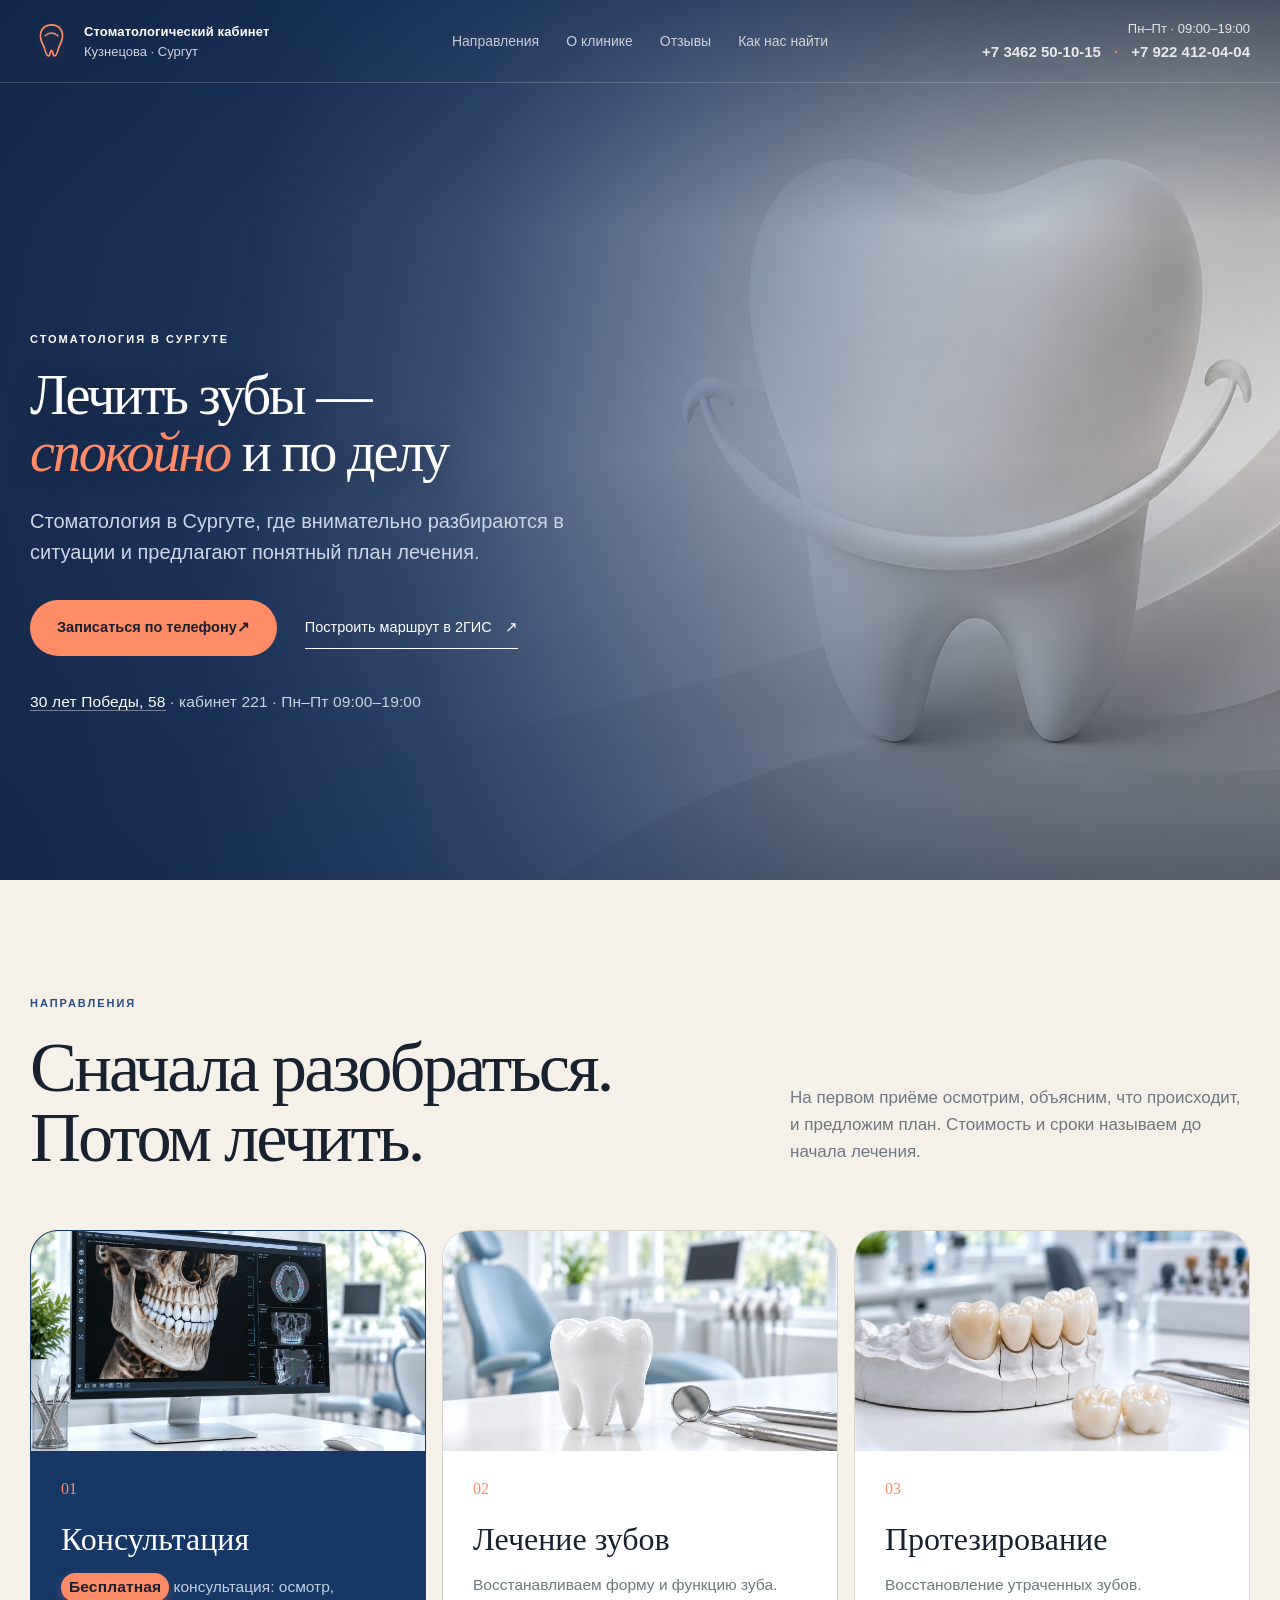
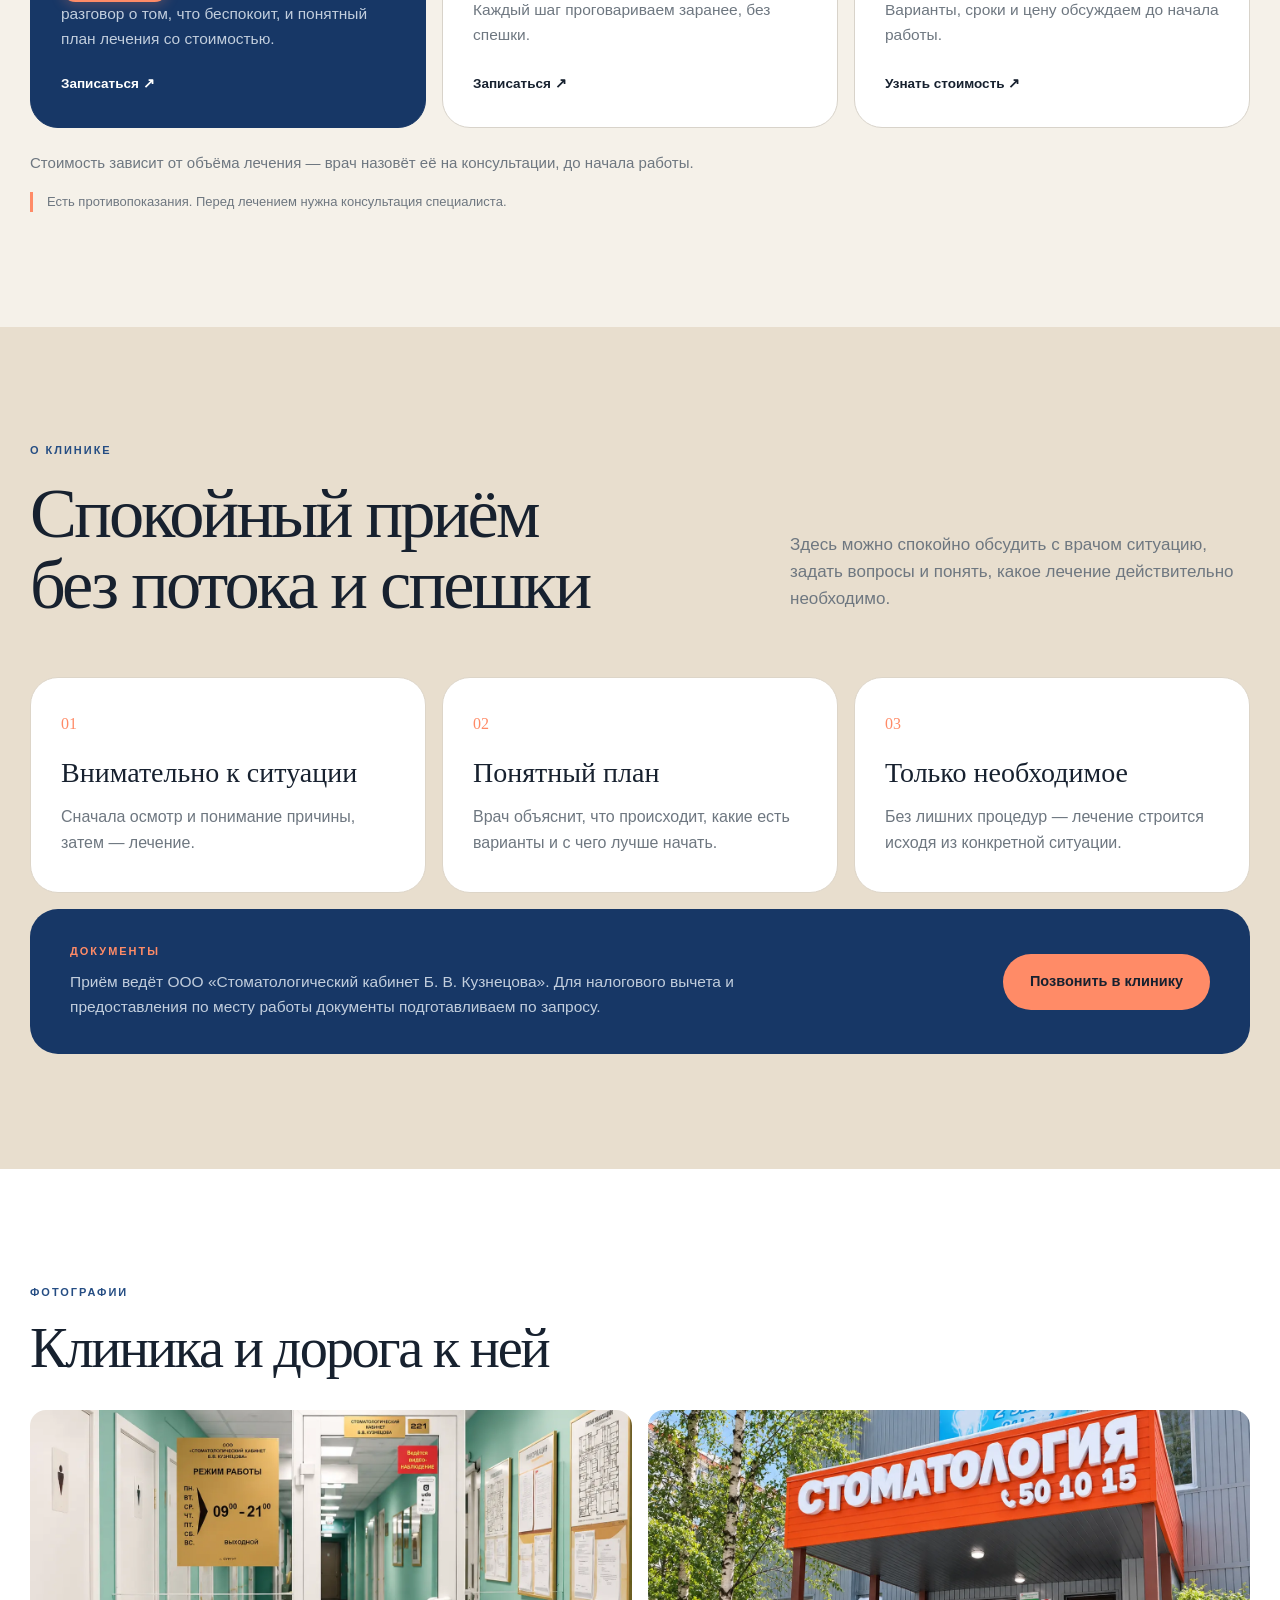
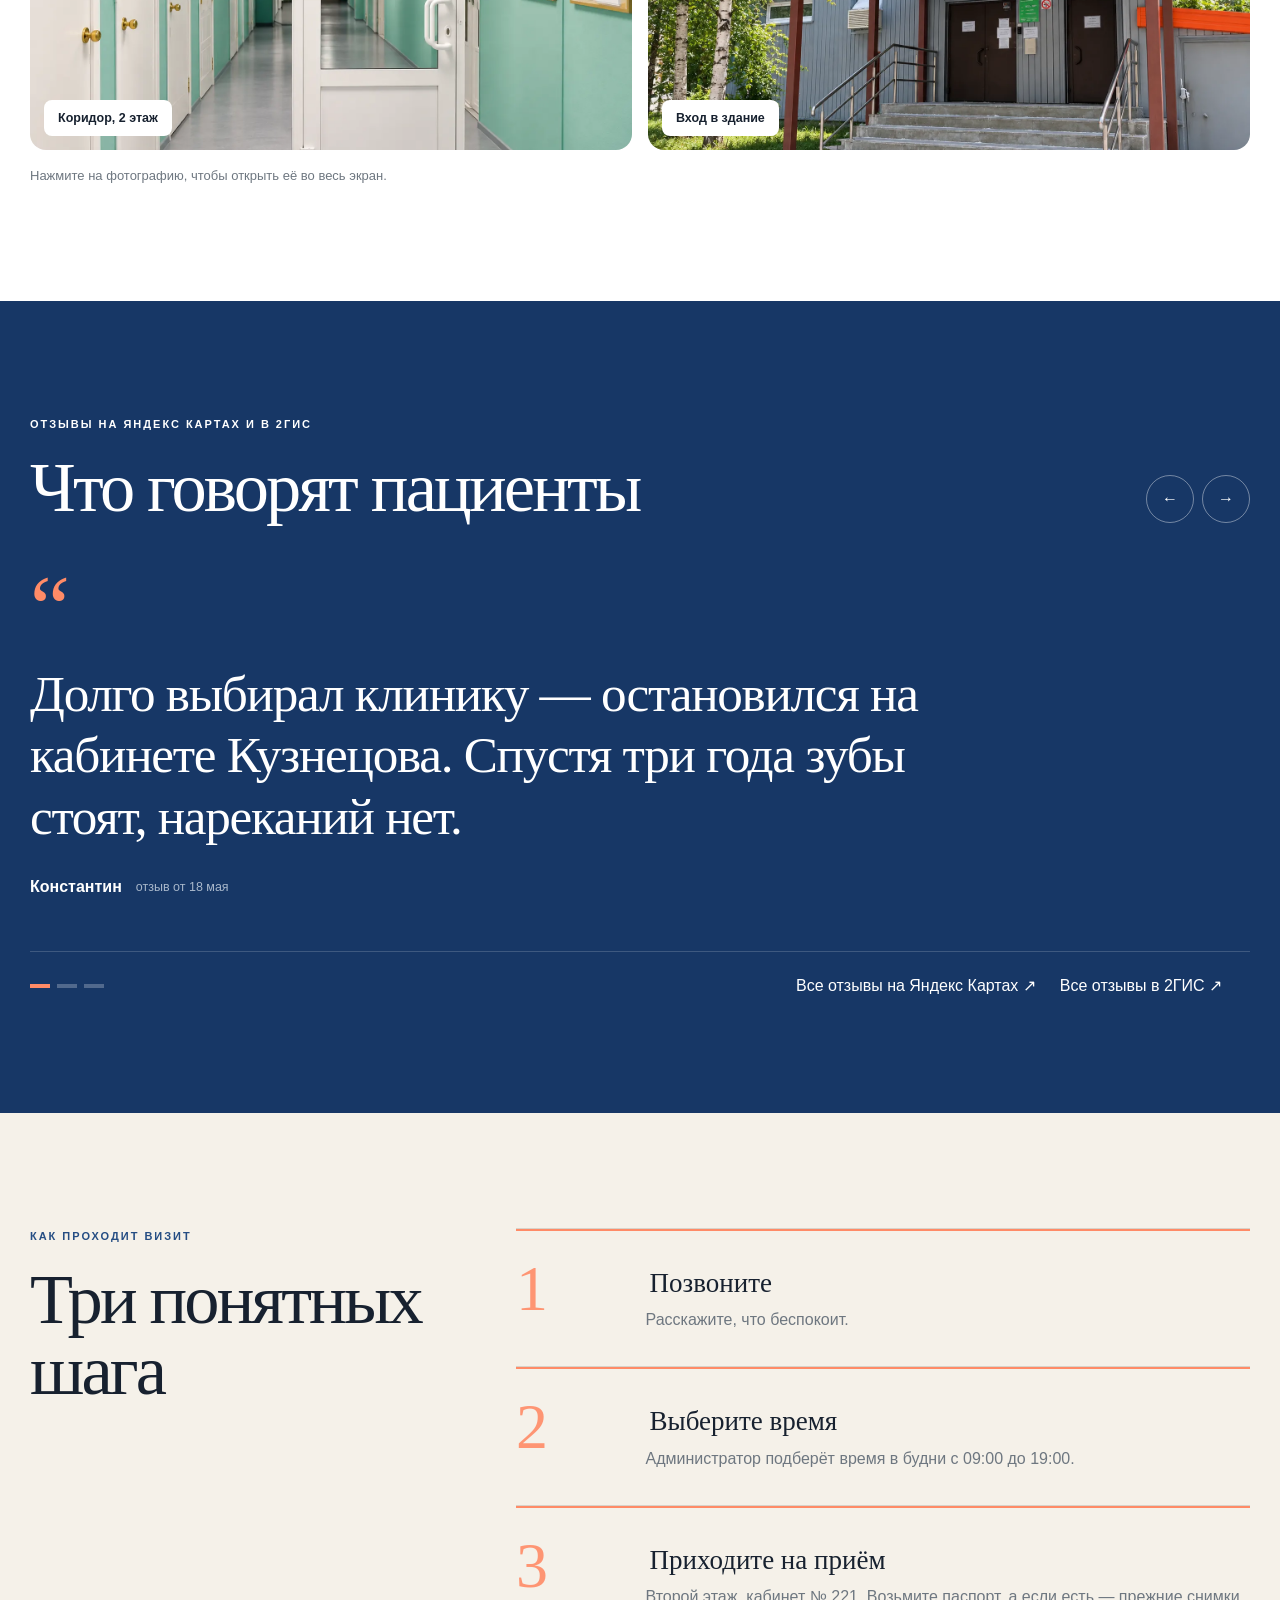
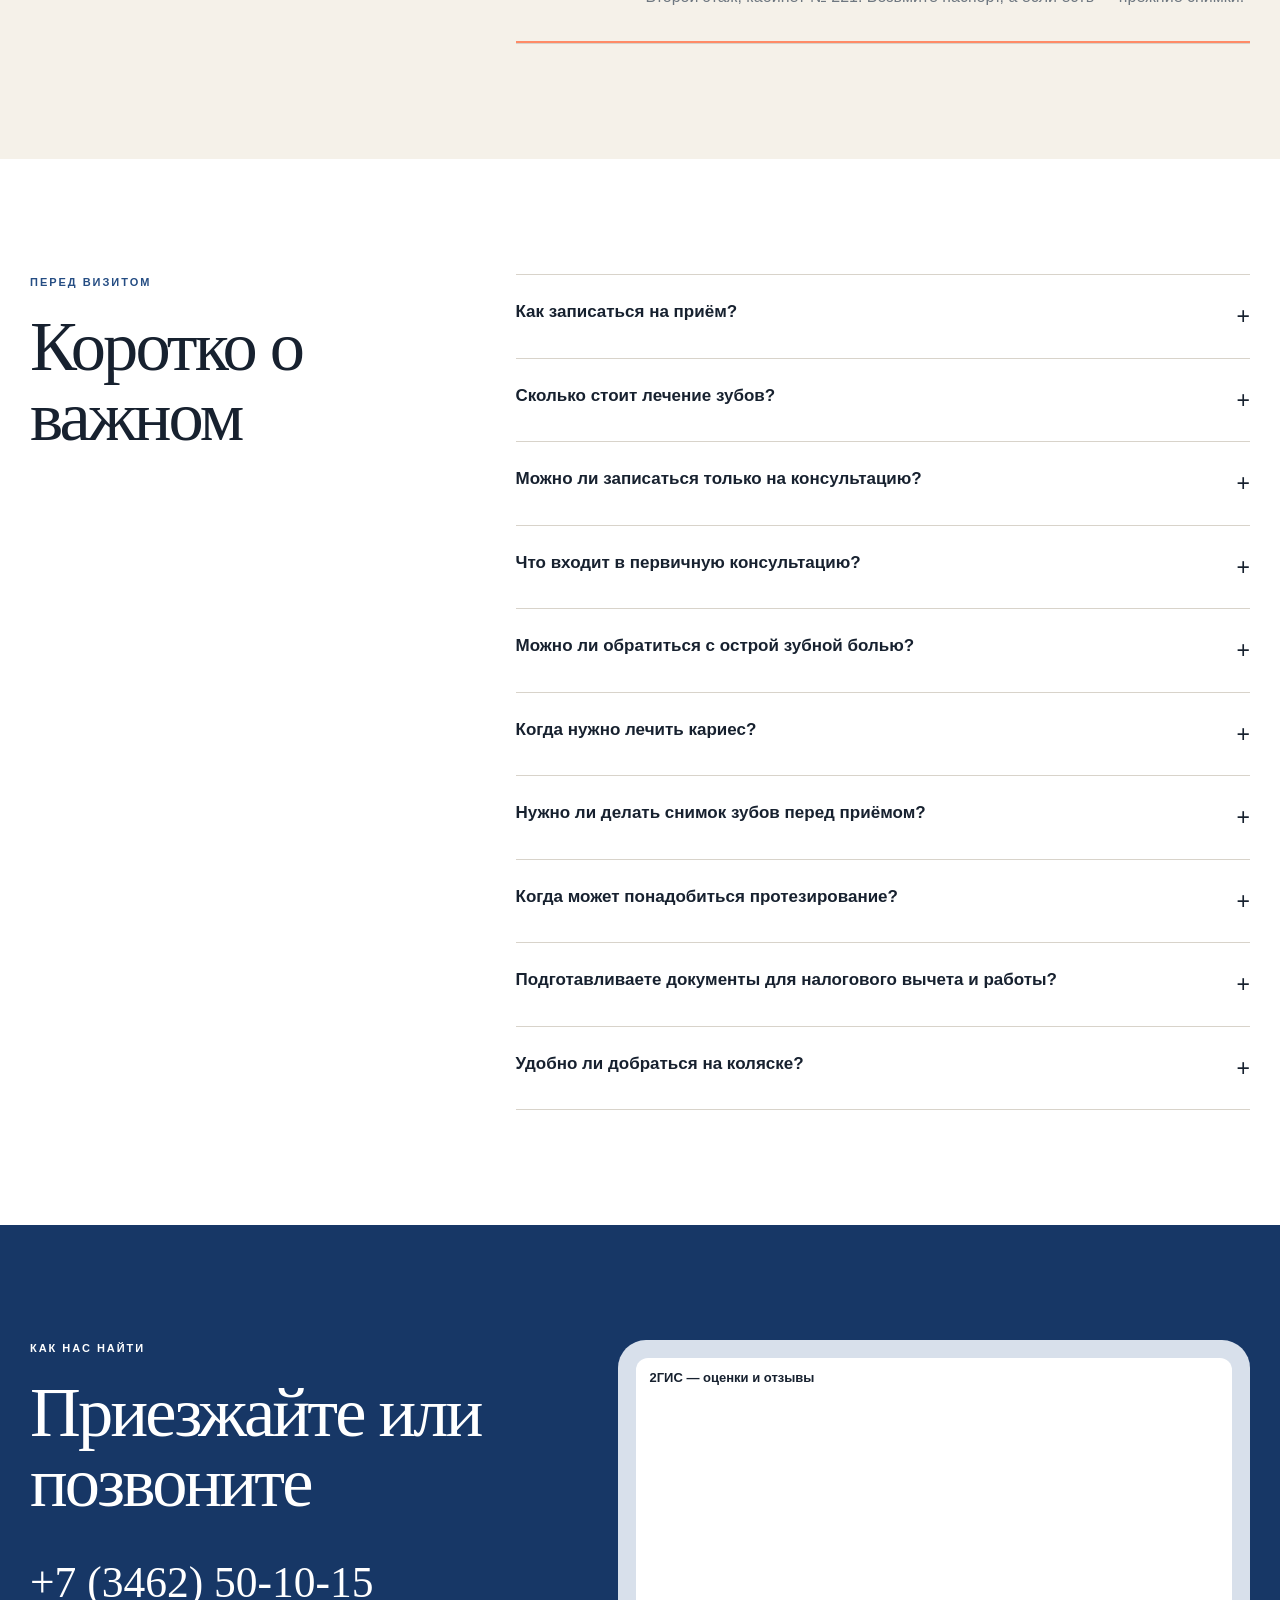
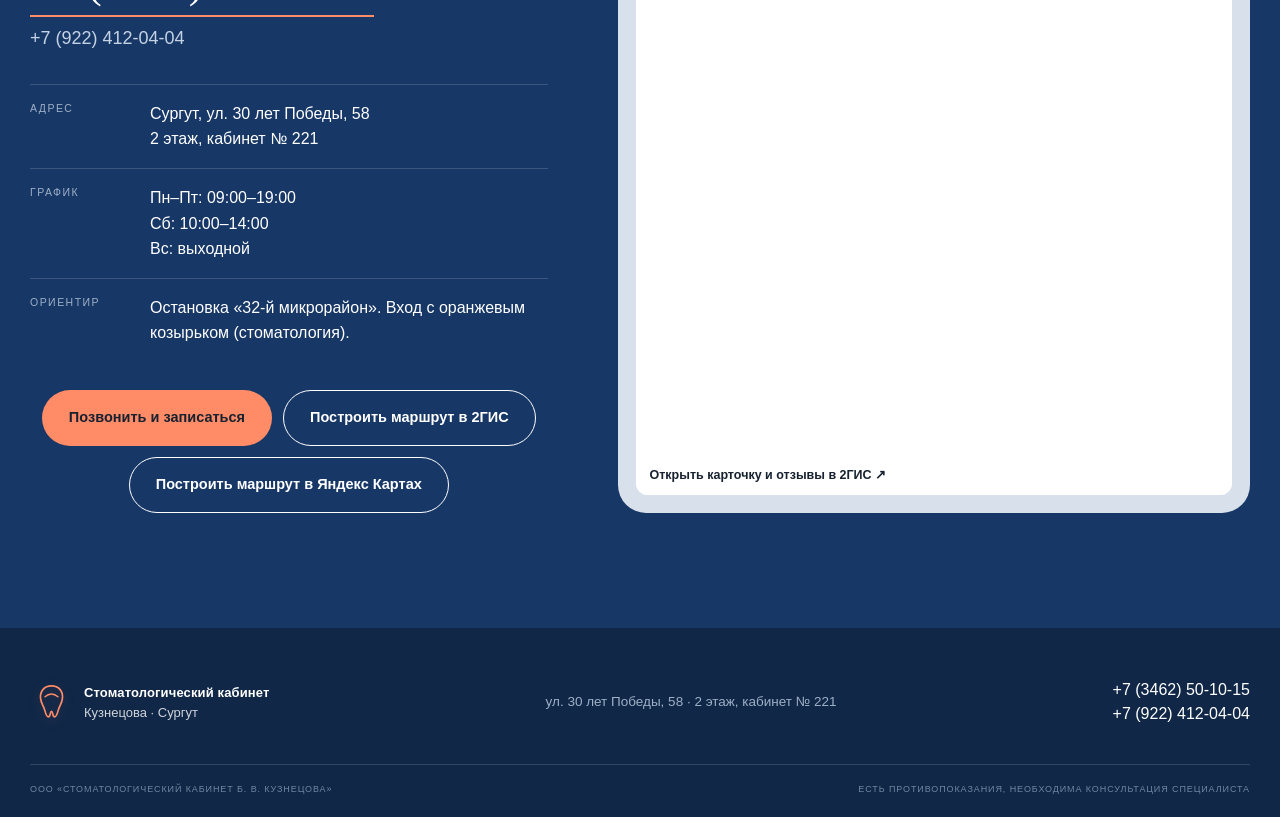
==== commit 67e25324: "Move updated clinic site to repository root" ====
--- a/index.html
+++ b/index.html
@@ -1,23 +1,25 @@
 <!doctype html>
-<html lang="ru">
+<html lang="ru" class="js">
 <head>
   <meta charset="utf-8">
   <meta name="viewport" content="width=device-width, initial-scale=1">
   <meta name="description" content="Стоматология Б. В. Кузнецова в Сургуте: лечение зубов, протезирование, консультация. Приём по записи в будни, ул. 30 лет Победы, 58, кабинет № 221.">
   <meta name="theme-color" content="#173766">
   <title>Стоматология Б. В. Кузнецова — Сургут</title>
-  <link rel="icon" href="data:image/svg+xml,%3Csvg xmlns='http://www.w3.org/2000/svg' viewBox='0 0 32 32'%3E%3Crect width='32' height='32' rx='7' fill='%23173766'/%3E%3Ctext x='16' y='21' font-family='Georgia,serif' font-size='12' fill='%23fff' text-anchor='middle'%3EБВК%3C/text%3E%3C/svg%3E">
+  <link rel="icon" href="data:image/svg+xml,%3Csvg xmlns='http://www.w3.org/2000/svg' viewBox='0 0 32 32'%3E%3Crect width='32' height='32' rx='7' fill='%23173766'/%3E%3Cpath d='M16 4c-6 0-9 4-8 10 1 4 3 5 4 9 1 3 2 5 4 5s1-5 2-5 1 5 3 5 3-2 4-5c1-4 3-5 4-9 1-6-2-10-8-10Z' fill='none' stroke='%23ff8b67' stroke-width='2'/%3E%3C/svg%3E">
   <link rel="stylesheet" href="styles.css">
   <script src="script.js" defer></script>
 </head>
 <body>
+  <div class="preloader" aria-hidden="true"><div class="preloader-brand"><span class="preloader-tooth"><svg viewBox="0 0 96 112" role="img" aria-label="Зуб"><path d="M48 5C26 5 12 20 14 43c1.4 17 9.6 23.5 13 38.5C30.2 93 35 106 42 106c7 0 5.2-18 10-18s3 18 10 18c7 0 11.8-13 15-24.5C80.4 66.5 88.6 60 90 43 92 20 78 5 56 5Z"/><path d="M27 40c7-7 14-10 21-10s14 3 21 10"/></svg><i>+</i></span><strong>Стоматологическая клиника</strong><b>Кузнецова</b></div><span class="preloader-line"><i></i></span></div>
+  <div class="scroll-progress" id="scrollProgress" aria-hidden="true"></div>
   <a class="skip-link" href="#main">К содержанию</a>
   <header class="site-header" id="top">
     <div class="container header-row">
-      <a class="logo" href="#top" aria-label="Стоматология Б. В. Кузнецова — на главную"><span class="logo-sign">БВК</span><span><b>Стоматология</b><small>Б. В. Кузнецова · Сургут</small></span></a>
+      <a class="logo" href="#top" aria-label="Стоматологический кабинет Кузнецова — на главную"><span class="logo-mark" aria-hidden="true"><svg viewBox="0 0 48 56" role="img"><path d="M24 3C13 3 6 11 7 22c.7 8 4.6 11.5 6.4 18.2 1.4 5.2 2.6 10.8 6 10.8 3 0 2.4-8.7 4.6-8.7s1.6 8.7 4.6 8.7c3.4 0 4.6-5.6 6-10.8C36.4 33.5 40.3 30 41 22 42 11 35 3 24 3Z" fill="none" stroke="currentColor" stroke-width="2.6"/><path d="M14 20c3.2-3 6.5-4.5 10-4.5S30.8 17 34 20" fill="none" stroke="currentColor" stroke-width="2.2" stroke-linecap="round"/></svg></span><span><b>Стоматологический кабинет</b><small>Кузнецова · Сургут</small></span></a>
       <button class="menu-toggle" type="button" aria-expanded="false" aria-controls="nav" aria-label="Открыть меню"><span></span><span></span></button>
       <nav id="nav" class="main-nav" aria-label="Основная навигация"><a href="#care">Направления</a><a href="#clinic">О клинике</a><a href="#reviews">Отзывы</a><a href="#contacts">Как нас найти</a></nav>
-      <a class="header-call" href="tel:+73462501015"><small>Пн–Пт · 09:00–19:00</small><b>+7 3462 50-10-15</b></a>
+      <div class="header-call"><small>Пн–Пт · 09:00–19:00</small><span class="header-phones"><a href="tel:+73462501015">+7 3462 50-10-15</a><a href="tel:+79224120404">+7 922 412-04-04</a></span></div>
     </div>
   </header>
 
@@ -30,8 +32,8 @@
           <p class="eyebrow">Стоматология в Сургуте</p>
           <h1>Лечить зубы —<br><em>спокойно</em> и по делу</h1>
           <p class="hero-lead">Стоматология в Сургуте, где внимательно разбираются в ситуации и предлагают понятный план лечения.</p>
-          <div class="hero-actions"><a class="button button-accent" href="tel:+73462501015">Записаться по телефону <span>↗</span></a><a class="plain-link" href="https://yandex.ru/maps/org/stomatologiya_b_v_kuznetsova/126343103693/" target="_blank" rel="noopener">Построить маршрут <span>↗</span></a></div>
-          <p class="hero-facts"><a href="https://yandex.ru/maps/org/stomatologiya_b_v_kuznetsova/126343103693/" target="_blank" rel="noopener">30 лет Победы, 58</a> · кабинет 221 · Пн–Пт 09:00–19:00</p>
+          <div class="hero-actions"><a class="button button-accent" href="tel:+73462501015">Записаться по телефону <span>↗</span></a><a class="plain-link" href="https://2gis.ru/surgut/firm/5489290326837614" target="_blank" rel="noopener">Построить маршрут в 2ГИС <span>↗</span></a></div>
+          <p class="hero-facts"><a href="https://2gis.ru/surgut/firm/5489290326837614" target="_blank" rel="noopener">30 лет Победы, 58</a> · кабинет 221 · Пн–Пт 09:00–19:00</p>
         </div>
       </div>
     </section>
@@ -41,7 +43,7 @@
         <div class="heading-row reveal"><div><p class="eyebrow blue">Направления</p><h2>Сначала разобраться.<br>Потом лечить.</h2></div><p>На первом приёме осмотрим, объясним, что происходит, и предложим план. Стоимость и сроки называем до начала лечения.</p></div>
         <!-- ДЕМОНСТРАЦИОННЫЕ ФОТО (consult-1, treatment-1, prosthetics-1): заменить на съёмку клиники. -->
         <div class="care-grid">
-          <article class="care-card dark reveal"><img src="assets/images/consult-1.webp" alt="Компьютерная томограмма челюсти на мониторе в кабинете" width="1536" height="1024" loading="lazy"><div class="care-body"><span class="care-num">01</span><h3>Консультация</h3><p>Осмотр, разговор о том, что беспокоит, и понятный план лечения со стоимостью.</p><a href="tel:+73462501015">Записаться ↗</a></div></article>
+          <article class="care-card dark reveal"><img src="assets/images/consult-1.webp" alt="Компьютерная томограмма челюсти на мониторе в кабинете" width="1536" height="1024" loading="lazy"><div class="care-body"><span class="care-num">01</span><h3>Консультация</h3><p><strong class="free-consult">Бесплатная</strong> консультация: осмотр, разговор о том, что беспокоит, и понятный план лечения со стоимостью.</p><a href="tel:+73462501015">Записаться ↗</a></div></article>
           <article class="care-card reveal"><img src="assets/images/treatment-1.webp" alt="Модель зуба и стоматологические инструменты в кабинете" width="1536" height="1024" loading="lazy"><div class="care-body"><span class="care-num">02</span><h3>Лечение зубов</h3><p>Восстанавливаем форму и функцию зуба. Каждый шаг проговариваем заранее, без спешки.</p><a href="tel:+73462501015">Записаться ↗</a></div></article>
           <article class="care-card reveal"><img src="assets/images/prosthetics-1.webp" alt="Гипсовая модель челюсти с коронками" width="1536" height="1024" loading="lazy"><div class="care-body"><span class="care-num">03</span><h3>Протезирование</h3><p>Восстановление утраченных зубов. Варианты, сроки и цену обсуждаем до начала работы.</p><a href="tel:+73462501015">Узнать стоимость ↗</a></div></article>
         </div>
@@ -59,7 +61,7 @@
           <article class="clinic-card reveal"><span class="care-num">03</span><h3>Только необходимое</h3><p>Без лишних процедур — лечение строится исходя из конкретной ситуации.</p></article>
         </div>
         <div class="docs-band reveal">
-          <div><p class="eyebrow">Документы</p><p>Приём ведёт ООО «Стоматологический кабинет Б. В. Кузнецова». Документы для налогового вычета готовим по запросу.</p></div>
+          <div><p class="eyebrow">Документы</p><p>Приём ведёт ООО «Стоматологический кабинет Б. В. Кузнецова». Для налогового вычета и предоставления по месту работы документы подготавливаем по запросу.</p></div>
           <a class="button button-accent" href="tel:+73462501015">Позвонить в клинику</a>
         </div>
       </div>
@@ -78,13 +80,13 @@
 
     <section class="section reviews" id="reviews">
       <div class="container">
-        <div class="heading-row light reveal"><div><p class="eyebrow">Отзывы на Яндекс Картах</p><h2>Что говорят пациенты</h2></div><div class="review-controls"><button class="review-prev" type="button" aria-label="Предыдущий отзыв">←</button><button class="review-next" type="button" aria-label="Следующий отзыв">→</button></div></div>
+        <div class="heading-row light reveal"><div><p class="eyebrow">Отзывы на Яндекс Картах и в 2ГИС</p><h2>Что говорят пациенты</h2></div><div class="review-controls"><button class="review-prev" type="button" aria-label="Предыдущий отзыв">←</button><button class="review-next" type="button" aria-label="Следующий отзыв">→</button></div></div>
         <div class="review-stage reveal" aria-live="polite">
           <article class="review-slide active"><div class="quote">“</div><p>Долго выбирал клинику — остановился на кабинете Кузнецова. Спустя три года зубы стоят, нареканий нет.</p><footer><b>Константин</b><span>отзыв от 18 мая</span></footer></article>
           <article class="review-slide"><div class="quote">“</div><p>Много лет прохожу здесь лечение и протезирование. Высокий профессионализм врача, внимательное отношение, вежливый администратор.</p><footer><b>Татьяна Л.</b><span>отзыв от 5 марта 2024</span></footer></article>
           <article class="review-slide"><div class="quote">“</div><p>Я не ожидал, что увижу свою улыбку — ту самую, что была. А мне её вернули.</p><footer><b>Максим Бабичев</b><span>отзыв от 12 июля 2024</span></footer></article>
         </div>
-        <div class="review-footer"><div class="review-dots" aria-label="Выбор отзыва"><button class="active" type="button" aria-label="Отзыв 1"></button><button type="button" aria-label="Отзыв 2"></button><button type="button" aria-label="Отзыв 3"></button></div><a href="https://yandex.ru/maps/org/stomatologiya_b_v_kuznetsova/126343103693/" target="_blank" rel="noopener">Все отзывы на Яндекс Картах ↗</a></div>
+        <div class="review-footer"><div class="review-dots" aria-label="Выбор отзыва"><button class="active" type="button" aria-label="Отзыв 1"></button><button type="button" aria-label="Отзыв 2"></button><button type="button" aria-label="Отзыв 3"></button></div><div class="review-links"><a href="https://yandex.ru/maps/org/stomatologiya_b_v_kuznetsova/126343103693/" target="_blank" rel="noopener">Все отзывы на Яндекс Картах ↗</a><a href="https://2gis.ru/surgut/firm/5489290326837614" target="_blank" rel="noopener">Все отзывы в 2ГИС ↗</a></div></div>
       </div>
     </section>
 
@@ -105,20 +107,20 @@
         <article class="faq-item reveal"><button type="button" aria-expanded="false"><span>Когда нужно лечить кариес?</span><i>+</i></button><div class="faq-answer"><p>Кариес желательно лечить на ранней стадии, не дожидаясь сильной боли. Чем раньше обнаружена проблема, тем меньше объём лечения обычно требуется.</p></div></article>
         <article class="faq-item reveal"><button type="button" aria-expanded="false"><span>Нужно ли делать снимок зубов перед приёмом?</span><i>+</i></button><div class="faq-answer"><p>Заранее делать снимок самостоятельно не обязательно. После осмотра врач определит, нужна ли дополнительная диагностика и какой именно снимок потребуется.</p></div></article>
         <article class="faq-item reveal"><button type="button" aria-expanded="false"><span>Когда может понадобиться протезирование?</span><i>+</i></button><div class="faq-answer"><p>Протезирование может потребоваться при значительном разрушении или отсутствии зубов. Подходящий способ восстановления врач подбирает индивидуально после осмотра.</p></div></article>
-        <article class="faq-item reveal"><button type="button" aria-expanded="false"><span>Дадите документы для налогового вычета?</span><i>+</i></button><div class="faq-answer"><p>Готовим по запросу. Предупредите администратора при записи, чтобы всё было готово к визиту.</p></div></article>
+        <article class="faq-item reveal"><button type="button" aria-expanded="false"><span>Подготавливаете документы для налогового вычета и работы?</span><i>+</i></button><div class="faq-answer"><p>Да, для налогового вычета и предоставления по месту работы документы подготавливаем по запросу. Предупредите администратора при записи.</p></div></article>
         <article class="faq-item reveal"><button type="button" aria-expanded="false"><span>Удобно ли добраться на коляске?</span><i>+</i></button><div class="faq-answer"><p>Кабинет на втором этаже, вход в здание — по ступеням, без пандуса. Позвоните заранее, если нужна помощь.</p></div></article>
       </div></div>
     </section>
 
     <section class="section contacts" id="contacts">
       <div class="container contacts-grid">
-        <div class="contacts-copy reveal"><p class="eyebrow">Как нас найти</p><h2>Приезжайте или позвоните</h2><a class="big-phone" href="tel:+73462501015">+7 (3462) 50-10-15</a><dl><div><dt>Адрес</dt><dd>Сургут, ул. 30 лет Победы, 58<br>2 этаж, кабинет № 221</dd></div><div><dt>График</dt><dd>Пн–Пт: 09:00–19:00<br>Сб–Вс: выходной</dd></div><div><dt>Ориентир</dt><dd>Остановка «32-й микрорайон» — 62 м, вход с оранжевым козырьком</dd></div></dl><div class="contact-buttons"><a class="button button-accent" href="tel:+73462501015">Позвонить и записаться</a><a class="button button-outline" href="https://yandex.ru/maps/org/stomatologiya_b_v_kuznetsova/126343103693/" target="_blank" rel="noopener">Построить маршрут</a></div></div>
-        <div class="map-wrap reveal"><iframe title="Стоматология Б. В. Кузнецова на карте" src="https://yandex.ru/map-widget/v1/?ll=73.441751%2C61.255408&mode=search&oid=126343103693&ol=biz&z=16" loading="lazy" allowfullscreen></iframe><a href="https://yandex.ru/maps/org/stomatologiya_b_v_kuznetsova/126343103693/" target="_blank" rel="noopener">Открыть на Яндекс Картах ↗</a></div>
+        <div class="contacts-copy reveal"><p class="eyebrow">Как нас найти</p><h2>Приезжайте или позвоните</h2><a class="big-phone" href="tel:+73462501015">+7 (3462) 50-10-15</a><a class="secondary-phone" href="tel:+79224120404">+7 (922) 412-04-04</a><dl><div><dt>Адрес</dt><dd>Сургут, ул. 30 лет Победы, 58<br>2 этаж, кабинет № 221</dd></div><div><dt>График</dt><dd>Пн–Пт: 09:00–19:00<br>Сб: 10:00–14:00<br>Вс: выходной</dd></div><div><dt>Ориентир</dt><dd>Остановка «32-й микрорайон». Вход с оранжевым козырьком (стоматология).</dd></div></dl><div class="contact-buttons"><a class="button button-accent" href="tel:+73462501015">Позвонить и записаться</a><a class="button button-outline" href="https://2gis.ru/surgut/firm/5489290326837614" target="_blank" rel="noopener">Построить маршрут в 2ГИС</a><a class="button button-outline" href="https://yandex.ru/maps/org/stomatologiya_b_v_kuznetsova/126343103693/" target="_blank" rel="noopener">Построить маршрут в Яндекс Картах</a></div></div>
+        <div class="map-wrap reveal"><div class="map-panel"><p>2ГИС — оценки и отзывы</p><iframe title="Стоматология Б. В. Кузнецова на карте 2ГИС" src="https://widgets.2gis.com/widget?options=%7B%22pos%22%3A%7B%22lat%22%3A61.255408%2C%22lon%22%3A73.441751%2C%22zoom%22%3A16%7D%2C%22opt%22%3A%7B%22city%22%3A%22surgut%22%7D%2C%22org%22%3A%225489290326837614%22%7D&type=firmsonmap" loading="lazy" allowfullscreen></iframe><a href="https://2gis.ru/surgut/firm/5489290326837614" target="_blank" rel="noopener">Открыть карточку и отзывы в 2ГИС ↗</a></div></div>
       </div>
     </section>
   </main>
 
-  <footer class="site-footer"><div class="container footer-top"><a class="logo" href="#top"><span class="logo-sign">БВК</span><span><b>Стоматология</b><small>Б. В. Кузнецова · Сургут</small></span></a><p>ул. 30 лет Победы, 58 · 2 этаж, кабинет № 221</p><a href="tel:+73462501015">+7 (3462) 50-10-15</a></div><div class="container footer-bottom"><span>ООО «Стоматологический кабинет Б. В. Кузнецова»</span><span>Есть противопоказания, необходима консультация специалиста</span></div></footer>
+  <footer class="site-footer"><div class="container footer-top"><a class="logo" href="#top"><span class="logo-mark" aria-hidden="true"><svg viewBox="0 0 48 56" role="img"><path d="M24 3C13 3 6 11 7 22c.7 8 4.6 11.5 6.4 18.2 1.4 5.2 2.6 10.8 6 10.8 3 0 2.4-8.7 4.6-8.7s1.6 8.7 4.6 8.7c3.4 0 4.6-5.6 6-10.8C36.4 33.5 40.3 30 41 22 42 11 35 3 24 3Z" fill="none" stroke="currentColor" stroke-width="2.6"/><path d="M14 20c3.2-3 6.5-4.5 10-4.5S30.8 17 34 20" fill="none" stroke="currentColor" stroke-width="2.2" stroke-linecap="round"/></svg></span><span><b>Стоматологический кабинет</b><small>Кузнецова · Сургут</small></span></a><p>ул. 30 лет Победы, 58 · 2 этаж, кабинет № 221</p><span><a href="tel:+73462501015">+7 (3462) 50-10-15</a><br><a href="tel:+79224120404">+7 (922) 412-04-04</a></span></div><div class="container footer-bottom"><span>ООО «Стоматологический кабинет Б. В. Кузнецова»</span><span>Есть противопоказания, необходима консультация специалиста</span></div></footer>
 
   <div class="lightbox" role="dialog" aria-modal="true" aria-hidden="true" aria-label="Просмотр фотографии"><button class="lightbox-close" type="button" aria-label="Закрыть">×</button><button class="lightbox-prev" type="button" aria-label="Предыдущая фотография">←</button><figure><img src="assets/images/gallery-1.webp" alt=""><figcaption></figcaption></figure><button class="lightbox-next" type="button" aria-label="Следующая фотография">→</button></div>
   <a class="mobile-call" href="tel:+73462501015"><span>Записаться</span><b>50-10-15</b></a>
--- a/styles.css
+++ b/styles.css
@@ -13,7 +13,29 @@
 .lightbox{position:fixed;inset:0;z-index:300;background:rgba(8,16,29,.96);display:none;align-items:center;justify-content:center;padding:60px 90px;color:#fff}.lightbox.open{display:flex}.lightbox figure{margin:0;display:flex;flex-direction:column;align-items:center;max-width:1100px;max-height:92vh}.lightbox img{max-height:83vh;object-fit:contain}.lightbox figcaption{font-size:12.5px;color:#a9b8cb;margin-top:10px}.lightbox button{position:absolute;width:46px;height:46px;border-radius:50%;border:1px solid rgba(255,255,255,.4);background:transparent;color:#fff}.lightbox-close{right:22px;top:22px;font-size:25px}.lightbox-prev{left:22px;top:50%}.lightbox-next{right:22px;top:50%}.mobile-call{display:none}.reveal{opacity:0;transform:translateY(20px);transition:opacity .65s ease,transform .65s ease}.reveal.visible{opacity:1;transform:none}
 @media(max-width:1000px){.header-call{display:none}.hero-veil{background:linear-gradient(100deg,rgba(15,36,71,.97) 0%,rgba(18,43,82,.92) 30%,rgba(21,50,94,.72) 50%,rgba(23,55,102,.42) 70%,rgba(23,55,102,.2) 100%),linear-gradient(180deg,rgba(10,24,47,.72) 0%,rgba(10,24,47,.2) 30%,rgba(10,24,47,.7) 100%)}.care-grid{grid-template-columns:1fr 1fr}.care-card:last-child{grid-column:1/-1}.clinic-cards{grid-template-columns:1fr 1fr}.clinic-cards article:last-child{grid-column:1/-1}.route-grid,.faq-grid,.contacts-grid{gap:48px}.review-slide>p{font-size:38px}}
 @media(max-width:760px){.container{width:min(calc(100% - 32px),var(--max))}.site-header{background:rgba(23,55,102,.97)}.header-row{height:68px}.menu-toggle{display:block;margin-left:auto}.main-nav{position:fixed;inset:68px 0 auto;background:var(--blue);display:flex;flex-direction:column;padding:25px 16px 34px;transform:translateY(-130%);opacity:0;pointer-events:none;transition:.3s;border-top:1px solid rgba(255,255,255,.15)}.main-nav.open{transform:none;opacity:1;pointer-events:auto}.main-nav a{font-family:Georgia,serif;font-size:28px}.hero{padding:120px 0 34px;min-height:min(100svh,760px)}.heading-row,.route-grid,.faq-grid,.contacts-grid{grid-template-columns:1fr;gap:38px}.hero h1{font-size:clamp(46px,13vw,68px)}.hero-lead{font-size:16px}.hero-inner{padding:38px 0}.hero-actions{align-items:flex-start;flex-direction:column;gap:10px}.clinic-points li{grid-template-columns:1fr;gap:4px}.section{padding:78px 0}.heading-row{margin-bottom:38px}.heading-row h2,.contacts-copy h2,.route-copy h2,.faq-heading h2{font-size:clamp(44px,13vw,62px)}.care-grid{grid-template-columns:1fr}.care-card:last-child{grid-column:auto}.care-card>img{height:200px}.gallery-track{grid-template-columns:1fr}.photo-card{height:300px}.clinic-cards{grid-template-columns:1fr}.docs-band{grid-template-columns:1fr;padding:28px}.docs-band .button{justify-self:start}.heading-row.light{grid-template-columns:1fr auto}.heading-row.light>div:first-child{grid-column:1/-1}.review-stage{min-height:430px}.review-slide>p{font-size:30px}.review-footer{grid-template-columns:1fr}.steps li{grid-template-columns:64px 1fr;gap:18px;padding:26px 0}.contact-buttons{flex-direction:column}.map-wrap,.map-wrap iframe{min-height:440px}.footer-top{flex-direction:column;align-items:flex-start}.footer-bottom{flex-direction:column;gap:8px}.mobile-call{display:flex;position:fixed;z-index:90;left:12px;right:12px;bottom:12px;align-items:center;justify-content:space-between;padding:11px 19px;background:var(--coral);color:var(--ink);border-radius:999px;box-shadow:0 12px 35px rgba(0,0,0,.25)}.mobile-call span{font-size:13.5px}.site-footer{padding-bottom:88px}.lightbox{padding:70px 14px 90px}.lightbox-prev,.lightbox-next{top:auto;bottom:22px}.lightbox-prev{left:calc(50% - 58px)}.lightbox-next{right:calc(50% - 58px)}}
+
+/* Дополнительный номер в контактах и шапке */
+.header-call span{font-size:12px;margin-top:3px;opacity:.85}
+.header-call{white-space:nowrap;transition:transform .28s ease}.header-call small{transition:font-size .28s ease}.header-phones{display:flex;align-items:center;gap:13px;margin-top:4px;opacity:1}.header-phones a{font-size:15px;font-weight:800;color:#fff;transition:font-size .28s ease,color .2s ease}.header-phones a+a::before{content:'·';margin-right:13px;color:var(--coral)}.header-phones a:hover{color:var(--coral)}.site-header.scrolled .header-row{height:64px}.site-header.scrolled .logo-mark{transform:scale(.84)}.site-header.scrolled .logo b{font-size:12px}.site-header.scrolled .logo small{margin-top:4px;font-size:11px}.site-header.scrolled .header-call small{font-size:11px}.site-header.scrolled .header-phones{margin-top:1px}.site-header.scrolled .header-phones a{font-size:13px}
+.header-row{display:grid;grid-template-columns:minmax(270px,1fr) auto minmax(330px,1fr);gap:24px;transition:height .28s ease}.logo{justify-self:start}.main-nav{margin-left:0;justify-self:center}.header-call{justify-self:end}.site-header.scrolled .logo-mark{transform:none}.site-header.scrolled .logo b{font-size:13px}.site-header.scrolled .logo small{margin-top:7px;font-size:13px}.site-header.scrolled .header-call small{font-size:13px}.site-header.scrolled .header-phones{margin-top:4px}.site-header.scrolled .header-phones a{font-size:15px}.site-header.scrolled .header-row{height:64px}
+.free-consult{display:inline-block;padding:2px 8px;border-radius:999px;background:var(--coral);color:var(--ink);font-weight:800;letter-spacing:.01em;box-shadow:0 4px 12px rgba(255,139,103,.22)}
+.logo-mark{width:42px;height:48px;display:grid;place-items:center;color:var(--coral);flex:none}.logo-mark svg{width:31px;height:38px;display:block}.site-footer .logo-mark{color:var(--coral)}
+.big-phone{display:block;width:max-content;margin-bottom:8px}
+.secondary-phone{display:block;width:max-content;color:#c4d2e4;font-size:18px;margin-bottom:32px}
+.review-links{display:flex;flex-wrap:wrap;gap:14px 24px;justify-content:flex-end}.map-wrap{padding:18px;background:#d8e0eb;overflow:auto}.map-panel{position:relative;background:#fff;border-radius:12px;overflow:hidden;margin-bottom:14px}.map-panel:last-child{margin-bottom:0}.map-panel>p{margin:0;padding:10px 14px;color:var(--ink);font-size:13px;font-weight:700}.map-panel iframe{display:block;width:100%;height:280px;min-height:280px;border:0}.map-panel>a{position:static;display:block;background:#fff;color:var(--ink);padding:10px 14px;font-size:12.5px;font-weight:800;box-shadow:none}
 @media(max-width:430px){.logo b{font-size:11px}.logo small{font-size:12px}.hero{padding-bottom:26px}.review-stage{min-height:470px}.contacts-copy dl>div{grid-template-columns:1fr;gap:5px}}
 @media(prefers-reduced-motion:reduce){html{scroll-behavior:auto}*,*::before,*::after{animation-duration:.01ms!important;transition-duration:.01ms!important}.reveal{opacity:1;transform:none}}
 
+/* Динамика по мотивам демо: прелоадер, прогресс прокрутки и каскадные появления */
+.preloader{position:fixed;inset:0;z-index:500;display:grid;place-items:center;background:var(--blue);color:#fff;transition:opacity .55s ease,visibility .55s ease}.preloader.done{opacity:0;visibility:hidden;pointer-events:none}.preloader-mark{font:400 42px/1 Georgia,serif;letter-spacing:.08em}.preloader-line{position:absolute;left:50%;bottom:29%;width:150px;height:2px;background:rgba(255,255,255,.22);transform:translateX(-50%);overflow:hidden}.preloader-line i{display:block;width:45%;height:100%;background:var(--coral);animation:loader 1s cubic-bezier(.16,1,.3,1) infinite}.scroll-progress{position:fixed;z-index:210;top:0;left:0;width:100%;height:3px;background:var(--coral);transform:scaleX(0);transform-origin:left;pointer-events:none}.hero-copy.reveal{transform:translateY(28px)}.hero-copy.reveal.visible{transform:none}.reveal.rl{transform:translateX(-30px);opacity:0}.reveal.rr{transform:translateX(30px);opacity:0}.reveal.rl.visible,.reveal.rr.visible{transform:none;opacity:1}.reveal.d1{transition-delay:.08s}.reveal.d2{transition-delay:.16s}.reveal.d3{transition-delay:.24s}.reveal.d4{transition-delay:.32s}.reveal.d5{transition-delay:.4s}.care-card,.clinic-card,.docs-band,.photo-card,.map-panel{transition:transform .35s cubic-bezier(.16,1,.3,1),box-shadow .35s ease,border-color .35s ease}.care-card:hover,.clinic-card:hover,.photo-card:hover{transform:translateY(-7px);box-shadow:0 18px 38px rgba(23,55,102,.13)}.care-card::after,.clinic-card::after{content:"";display:block;height:3px;background:var(--coral);transform:scaleX(0);transform-origin:left;transition:transform .35s cubic-bezier(.16,1,.3,1)}.care-card:hover::after,.clinic-card:hover::after{transform:scaleX(1)}.button,.plain-link,.review-controls button,.contact-buttons a{transition:transform .25s cubic-bezier(.16,1,.3,1),box-shadow .25s ease,background .25s ease}.button:hover,.contact-buttons a:hover{transform:translateY(-4px);box-shadow:0 10px 24px rgba(23,55,102,.2)}.hero-scroll-cue{animation:floatCue 2.4s ease-in-out infinite}@keyframes loader{from{transform:translateX(-120%)}to{transform:translateX(260%)}}@keyframes floatCue{0%,100%{transform:translateY(0)}50%{transform:translateY(7px)}}
+.preloader-brand{display:flex;flex-direction:column;align-items:center;gap:7px;text-align:center;animation:brandIn .8s cubic-bezier(.16,1,.3,1) both}.preloader-tooth{position:relative;display:grid;place-items:center;width:106px;height:122px;margin-bottom:7px;color:var(--coral);filter:drop-shadow(0 12px 22px rgba(255,139,103,.2))}.preloader-tooth svg{width:94px;height:110px;fill:none;stroke:currentColor;stroke-width:3;stroke-linecap:round;stroke-linejoin:round}.preloader-tooth i{position:absolute;right:-2px;top:7px;display:grid;place-items:center;width:26px;height:26px;border-radius:50%;background:var(--coral);color:var(--blue);font:700 20px/1 Arial,sans-serif;font-style:normal}.preloader-brand strong{font:700 13px/1.2 "Segoe UI",Arial,sans-serif;letter-spacing:.2em;text-transform:uppercase;color:#cbd8ea}.preloader-brand b{font:400 56px/.95 Georgia,serif;letter-spacing:.02em;color:#fff}.preloader-line{bottom:22%}.logo b{text-transform:none;letter-spacing:.01em}.logo small{text-transform:none}.logo-mark{transition:transform .28s ease}.logo-mark svg{filter:drop-shadow(0 3px 6px rgba(255,139,103,.18))}@keyframes brandIn{from{opacity:0;transform:translateY(14px) scale(.96)}to{opacity:1;transform:none}}
+.main-nav a{transform:translateY(0);transition:color .25s ease,opacity .25s ease,transform .25s cubic-bezier(.16,1,.3,1)}.main-nav.open a{animation:navIn .5s cubic-bezier(.16,1,.3,1) both}.main-nav.open a:nth-child(2){animation-delay:.05s}.main-nav.open a:nth-child(3){animation-delay:.1s}.main-nav.open a:nth-child(4){animation-delay:.15s}@keyframes navIn{from{opacity:0;transform:translateY(-12px)}to{opacity:.75;transform:none}}
+@media(max-width:760px){.gallery-track{display:flex;overflow-x:auto;scroll-snap-type:x mandatory;scrollbar-width:none;padding-bottom:10px}.gallery-track::-webkit-scrollbar{display:none}.photo-card{flex:0 0 88%;scroll-snap-align:start}.review-links{justify-content:flex-start;flex-direction:column;gap:10px}.map-wrap{padding:12px}.map-panel iframe{height:230px;min-height:230px}}
+@media (max-width:1000px){.header-row{grid-template-columns:1fr auto}.main-nav{grid-column:2}.header-call{display:none}}
+@media (max-width:760px){.header-row{grid-template-columns:1fr auto}.main-nav{grid-column:1/-1}.logo b{font-size:11px}.logo small{font-size:11px}.logo-mark{width:36px;height:42px}.logo-mark svg{width:27px;height:34px}}
+.map-wrap{min-height:clamp(480px,72vh,760px);display:flex;flex-direction:column;overflow:hidden}.map-panel{display:flex;flex:1;min-height:0;flex-direction:column}.map-panel iframe{flex:1;height:auto;min-height:0}.map-panel>a{flex:none}
+.contact-buttons{justify-content:center;align-items:center;flex-wrap:wrap}.contact-buttons .button{text-align:center}
+@media(max-width:760px){.contact-buttons{align-items:center}.contact-buttons .button{width:min(100%,330px)}}
+.steps li{position:relative;overflow:hidden;transition:background .35s ease,transform .35s cubic-bezier(.16,1,.3,1),padding-left .35s ease}.steps li::after{content:"";position:absolute;left:0;top:0;width:100%;height:2px;background:var(--coral);transform:scaleX(0);transform-origin:left;transition:transform .65s cubic-bezier(.16,1,.3,1)}.steps li:last-child::before{content:"";position:absolute;left:0;bottom:0;width:100%;height:2px;background:var(--coral);transform:scaleX(0);transform-origin:left;transition:transform .65s cubic-bezier(.16,1,.3,1)}.steps li.step-active::after,.steps li.step-active:last-child::before{transform:scaleX(1)}.steps li:hover{padding-left:12px;background:rgba(255,139,103,.07);transform:translateX(5px)}.steps li>span{display:block;transform:translateY(18px);opacity:.15;transition:opacity .5s ease,transform .7s cubic-bezier(.16,1,.3,1),color .25s ease}.steps li.step-active>span{transform:none;opacity:.9;animation:stepNumber .65s cubic-bezier(.16,1,.3,1) both}.steps li h3,.steps li p{transition:transform .45s cubic-bezier(.16,1,.3,1),color .25s ease}.steps li.step-active h3{transform:translateX(4px)}.steps li:hover h3{color:var(--blue2)}@keyframes stepNumber{0%{transform:translateY(18px) scale(.82)}70%{transform:translateY(-3px) scale(1.04)}100%{transform:none scale(1)}}
+
 @media(min-width:1500px){.hero-lead{font-size:22px;max-width:700px}.hero-facts{font-size:17px}.heading-row>p{font-size:19px;max-width:500px}.clinic-card h3{font-size:34px}.clinic-card p{font-size:18px}.care-card p{font-size:17px}.care-card a{font-size:15px}.price-line{font-size:16.5px}.gallery-hint{font-size:14px}.docs-band p:last-child{font-size:17px}.steps p{font-size:18px}.faq-item button{font-size:19px}.faq-answer p{font-size:17.5px}.contacts-copy dd{font-size:18px}.review-slide footer span{font-size:13.5px}.review-footer>a{font-size:15px}.main-nav{font-size:15px}}
